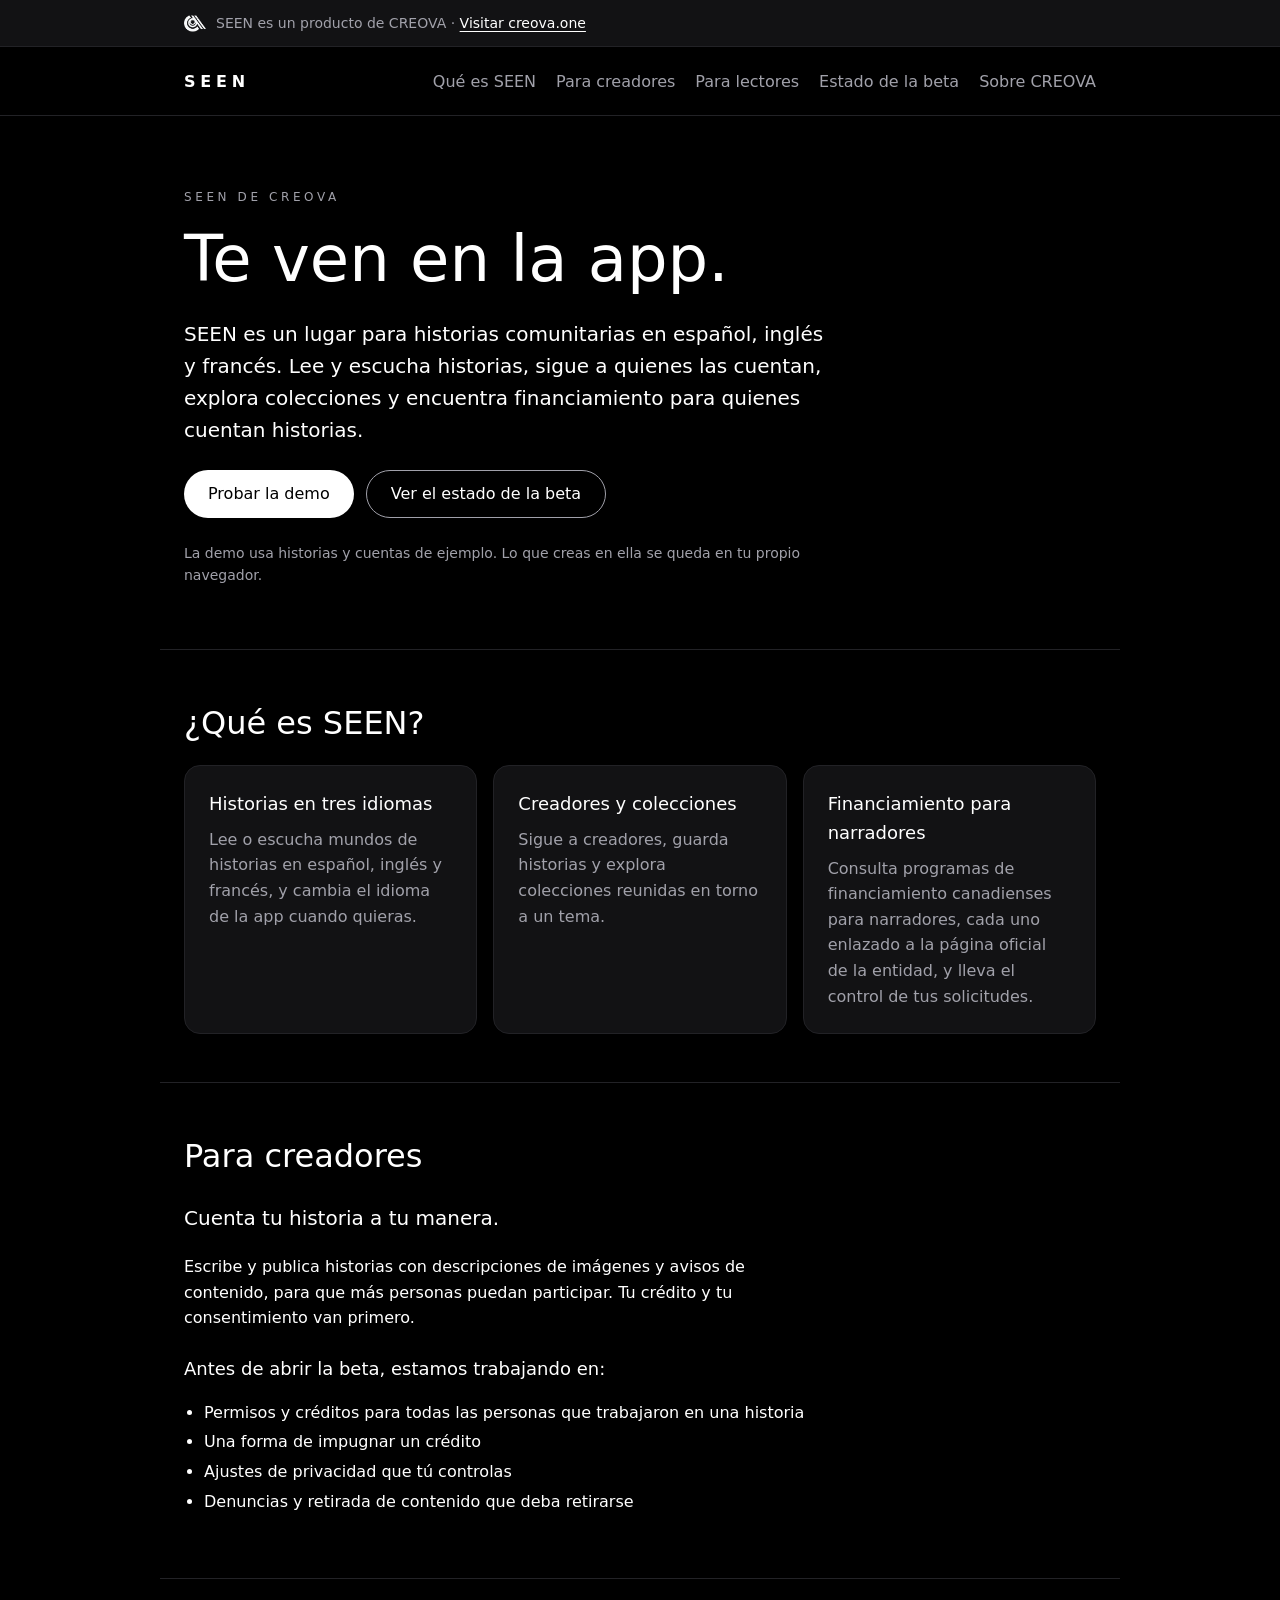
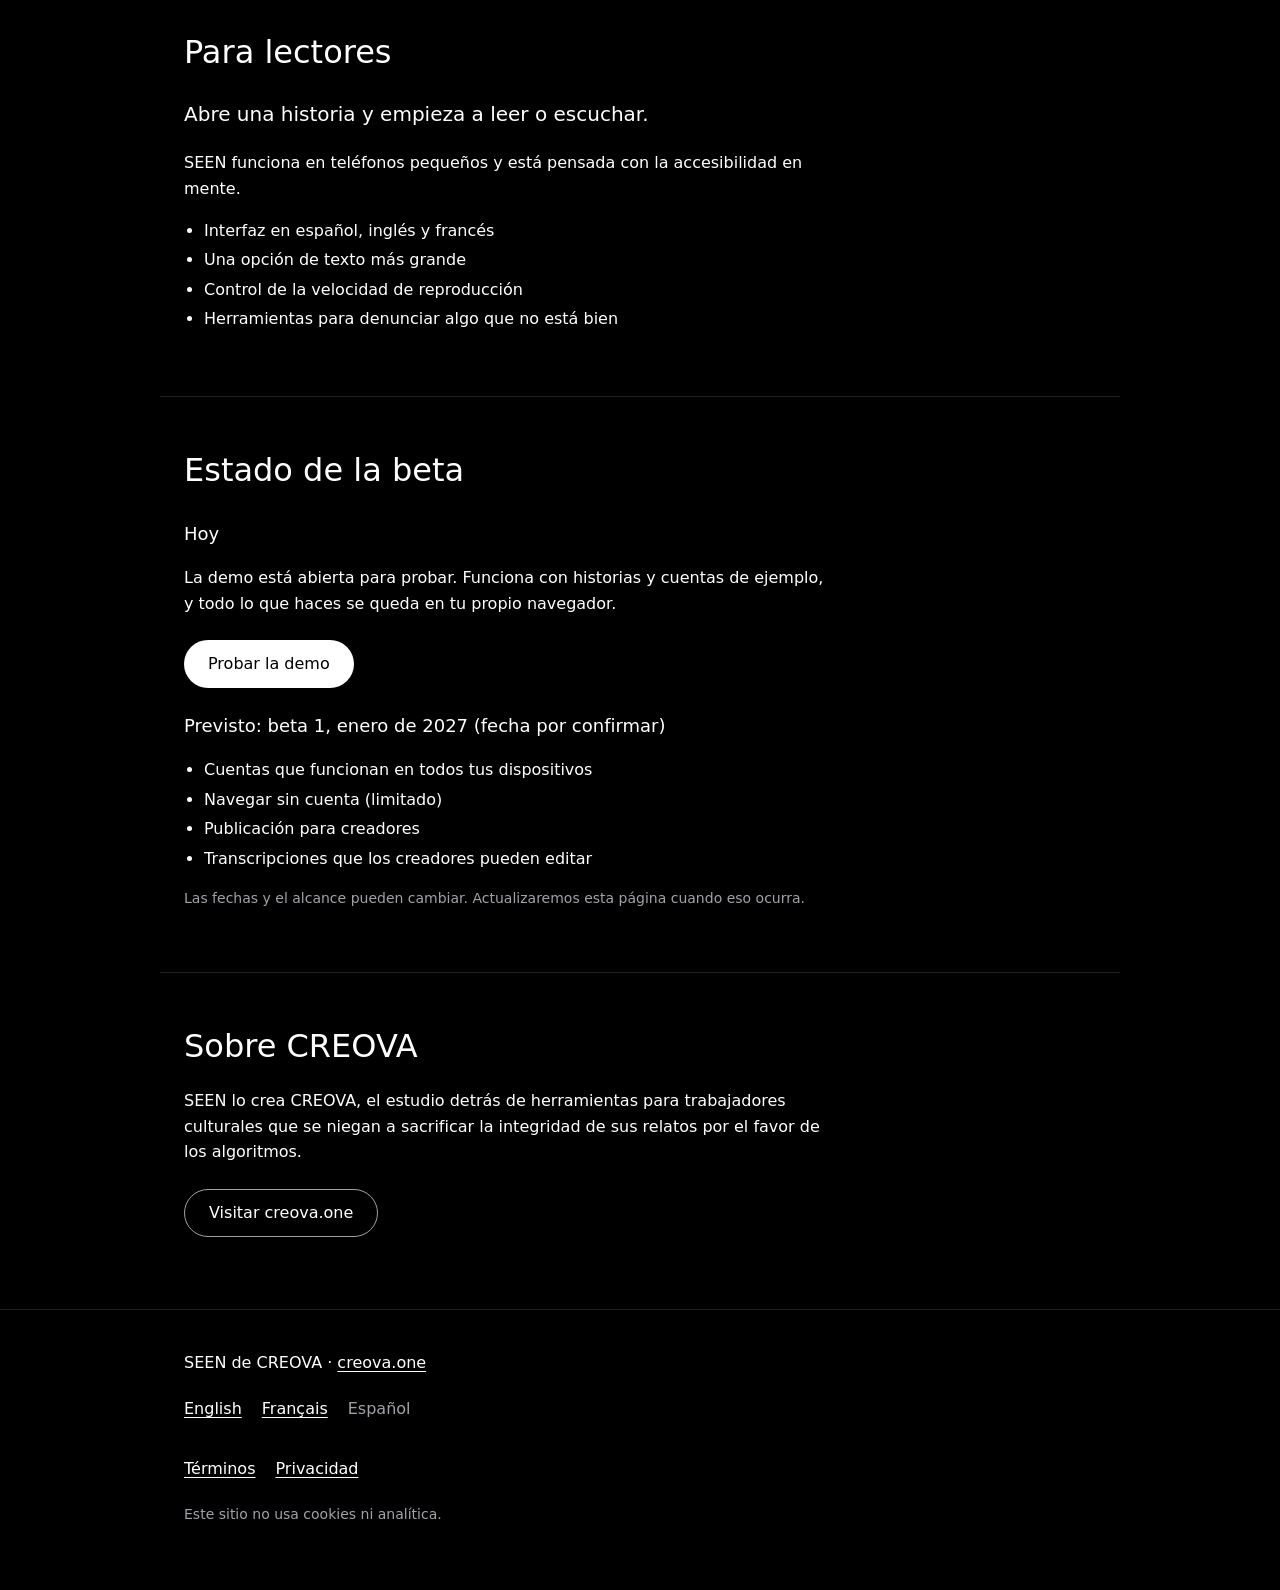
==== es/index.html @ e07b0b2d "Publish SEEN website" ====
<!DOCTYPE html>
<html lang="es">
  <head>
    <meta charset="UTF-8" />
    <meta name="viewport" content="width=device-width, initial-scale=1" />
    <meta http-equiv="Content-Security-Policy" content="default-src 'none'; style-src 'self'; img-src 'self' data:; base-uri 'self'; form-action 'none'" />
    <meta name="referrer" content="strict-origin-when-cross-origin" />
    <title>SEEN: Te ven en la app</title>
    <meta name="description" content="SEEN es un lugar para historias comunitarias en español, inglés y francés. Lee y escucha historias, sigue a sus creadores, explora colecciones y encuentra financiamiento para quienes cuentan historias." />
    <meta name="theme-color" content="#000000" />
    <link rel="icon" href="data:image/svg+xml,%3Csvg xmlns='http://www.w3.org/2000/svg' viewBox='0 0 64 64'%3E%3Crect width='64' height='64' rx='14' fill='%23000'/%3E%3Ctext x='32' y='45' font-size='38' font-family='sans-serif' font-weight='600' text-anchor='middle' fill='%23fff'%3ES%3C/text%3E%3C/svg%3E" />
    <meta property="og:type" content="website" />
    <meta property="og:site_name" content="SEEN by CREOVA" />
    <meta property="og:title" content="SEEN: Te ven en la app" />
    <meta property="og:description" content="SEEN es un lugar para historias comunitarias en español, inglés y francés. Lee y escucha historias, sigue a sus creadores, explora colecciones y encuentra financiamiento para quienes cuentan historias." />
    <meta name="twitter:card" content="summary" />
    <link rel="alternate" hreflang="en" href="https://seen.creova.one/" />
    <link rel="alternate" hreflang="fr" href="https://seen.creova.one/fr/" />
    <link rel="alternate" hreflang="es" href="https://seen.creova.one/es/" />
    <link rel="alternate" hreflang="x-default" href="https://seen.creova.one/" />
    <link rel="canonical" href="https://seen.creova.one/es/" />
    <meta property="og:url" content="https://seen.creova.one/es/" />
    <link rel="stylesheet" href="../styles.css" />
  </head>
  <body>
    <a class="skip" href="#main">Saltar al contenido</a>
    <div class="creova-bar">
      <div class="wrap bar-row">
        <img src="../creova-mark.png" alt="" width="22" height="17" />
        <p>SEEN es un producto de CREOVA · <a href="https://creova.one" rel="noopener">Visitar creova.one</a></p>
      </div>
    </div>
    <header class="site-header">
      <div class="wrap header-row">
        <a class="wordmark" href="../es/" aria-label="SEEN">SEEN</a>
        <nav aria-label="Principal">
          <ul class="nav">
            <li><a href="#what">Qué es SEEN</a></li>
            <li><a href="#creators">Para creadores</a></li>
            <li><a href="#viewers">Para lectores</a></li>
            <li><a href="#beta">Estado de la beta</a></li>
            <li><a href="https://creova.one" rel="noopener">Sobre CREOVA</a></li>
          </ul>
        </nav>
      </div>
    </header>

    <main id="main">
      <section class="hero wrap" aria-labelledby="hero-title">
        <p class="eyebrow">SEEN de CREOVA</p>
        <h1 id="hero-title">Te ven en la app.</h1>
        <p class="lead">SEEN es un lugar para historias comunitarias en español, inglés y francés. Lee y escucha historias, sigue a quienes las cuentan, explora colecciones y encuentra financiamiento para quienes cuentan historias.</p>
        <p class="actions">
          <a class="btn btn-primary" href="https://seen-sigma-eight.vercel.app" rel="noopener">Probar la demo</a>
          <a class="btn btn-secondary" href="#beta">Ver el estado de la beta</a>
        </p>
        <p class="note">La demo usa historias y cuentas de ejemplo. Lo que creas en ella se queda en tu propio navegador.</p>
      </section>

      <section id="what" class="wrap section" aria-labelledby="what-title">
        <h2 id="what-title">¿Qué es SEEN?</h2>
        <div class="cards">
          <article class="card"><h3>Historias en tres idiomas</h3><p>Lee o escucha mundos de historias en español, inglés y francés, y cambia el idioma de la app cuando quieras.</p></article>
          <article class="card"><h3>Creadores y colecciones</h3><p>Sigue a creadores, guarda historias y explora colecciones reunidas en torno a un tema.</p></article>
          <article class="card"><h3>Financiamiento para narradores</h3><p>Consulta programas de financiamiento canadienses para narradores, cada uno enlazado a la página oficial de la entidad, y lleva el control de tus solicitudes.</p></article>
        </div>
      </section>

      <section id="creators" class="wrap section" aria-labelledby="creators-title">
        <h2 id="creators-title">Para creadores</h2>
        <p class="lead">Cuenta tu historia a tu manera.</p>
        <p>Escribe y publica historias con descripciones de imágenes y avisos de contenido, para que más personas puedan participar. Tu crédito y tu consentimiento van primero.</p>
        <h3>Antes de abrir la beta, estamos trabajando en:</h3>
        <ul><li>Permisos y créditos para todas las personas que trabajaron en una historia</li><li>Una forma de impugnar un crédito</li><li>Ajustes de privacidad que tú controlas</li><li>Denuncias y retirada de contenido que deba retirarse</li></ul>
      </section>

      <section id="viewers" class="wrap section" aria-labelledby="viewers-title">
        <h2 id="viewers-title">Para lectores</h2>
        <p class="lead">Abre una historia y empieza a leer o escuchar.</p>
        <p>SEEN funciona en teléfonos pequeños y está pensada con la accesibilidad en mente.</p>
        <ul><li>Interfaz en español, inglés y francés</li><li>Una opción de texto más grande</li><li>Control de la velocidad de reproducción</li><li>Herramientas para denunciar algo que no está bien</li></ul>
      </section>

      <section id="beta" class="wrap section" aria-labelledby="beta-title">
        <h2 id="beta-title">Estado de la beta</h2>
        <h3>Hoy</h3>
        <p>La demo está abierta para probar. Funciona con historias y cuentas de ejemplo, y todo lo que haces se queda en tu propio navegador.</p>
        <p class="actions"><a class="btn btn-primary" href="https://seen-sigma-eight.vercel.app" rel="noopener">Probar la demo</a></p>
        <h3>Previsto: beta 1, enero de 2027 (fecha por confirmar)</h3>
        <ul><li>Cuentas que funcionan en todos tus dispositivos</li><li>Navegar sin cuenta (limitado)</li><li>Publicación para creadores</li><li>Transcripciones que los creadores pueden editar</li></ul>
        <p class="note">Las fechas y el alcance pueden cambiar. Actualizaremos esta página cuando eso ocurra.</p>
      </section>

      <section id="about" class="wrap section" aria-labelledby="about-title">
        <h2 id="about-title">Sobre CREOVA</h2>
        <p>SEEN lo crea CREOVA, el estudio detrás de herramientas para trabajadores culturales que se niegan a sacrificar la integridad de sus relatos por el favor de los algoritmos.</p>
        <p class="actions"><a class="btn btn-secondary" href="https://creova.one" rel="noopener">Visitar creova.one</a></p>
      </section>
    </main>

    <footer class="site-footer">
      <div class="wrap footer-row">
        <p>SEEN de CREOVA · <a href="https://creova.one" rel="noopener">creova.one</a></p>
        <nav aria-label="Idioma">
          <ul class="langs"><li><a href="../" lang="en" hreflang="en">English</a></li><li><a href="../fr/" lang="fr" hreflang="fr">Français</a></li><li><span aria-current="true" lang="es">Español</span></li></ul>
        </nav>
        <ul class="langs">
          <li><a href="../es/terms/">Términos</a></li>
          <li><a href="../es/privacy/">Privacidad</a></li>
        </ul>
        <p class="note">Este sitio no usa cookies ni analítica.</p>
      </div>
    </footer>
  </body>
</html>
---- styles.css ----
/* SEEN website. Values mirror src/styles/seen-tokens.css (Figma "seen.io" variables). No third-party requests. */
:root {
  --canvas: #000000;
  --surface: #121214;
  --border: #222226;
  --text: #ffffff;
  --text-secondary: #a1a1aa;
  --focus: #ffffff;
  --accent: #c084fc;
  --radius: 16px;
  --gutter: 20px;
}

*, *::before, *::after { box-sizing: border-box; }
html { -webkit-text-size-adjust: 100%; scroll-padding-top: 88px; }
body {
  margin: 0;
  background: var(--canvas);
  color: var(--text);
  font-family: Inter, -apple-system, BlinkMacSystemFont, "Segoe UI", system-ui, sans-serif;
  font-size: 1rem;
  line-height: 1.6;
}
@media (prefers-reduced-motion: no-preference) { html { scroll-behavior: smooth; } }

.wrap { max-width: 960px; margin: 0 auto; padding: 0 var(--gutter); }
@media (min-width: 360px) { :root { --gutter: 24px; } }

a { color: var(--text); text-underline-offset: 3px; }
a:focus-visible, .btn:focus-visible { outline: 3px solid var(--focus); outline-offset: 3px; border-radius: 4px; }

.skip {
  position: absolute; left: var(--gutter); top: -100px; z-index: 10;
  background: var(--text); color: #000; padding: 12px 16px; border-radius: 8px;
}
.skip:focus { top: 12px; }

.creova-bar { background: var(--surface); border-bottom: 1px solid var(--border); font-size: 0.875rem; }
.bar-row { display: flex; align-items: center; gap: 10px; min-height: 44px; }
.bar-row p { margin: 0; color: var(--text-secondary); max-width: none; }
.bar-row a { display: inline-block; padding: 12px 0; }
.bar-row img { display: block; flex-shrink: 0; }

.site-header { border-bottom: 1px solid var(--border); position: sticky; top: 0; background: rgba(0, 0, 0, 0.92); z-index: 5; }
.header-row { display: flex; flex-wrap: wrap; align-items: center; justify-content: space-between; gap: 4px 24px; padding-top: 8px; padding-bottom: 8px; }
.wordmark { font-weight: 600; letter-spacing: 0.3em; text-decoration: none; min-height: 44px; display: inline-flex; align-items: center; }
.nav, .langs { list-style: none; margin: 0; padding: 0; display: flex; flex-wrap: wrap; gap: 0 20px; }
.nav a, .langs a, .langs span { display: inline-flex; align-items: center; min-height: 44px; }
.nav a { color: var(--text-secondary); text-decoration: none; }
.nav a:hover { color: var(--text); text-decoration: underline; }
.langs [aria-current] { color: var(--text-secondary); }

.hero { padding-top: 72px; padding-bottom: 48px; }
.eyebrow { text-transform: uppercase; letter-spacing: 0.3em; font-size: 0.75rem; color: var(--text-secondary); margin: 0 0 16px; }
h1 { font-weight: 300; font-size: clamp(2.25rem, 8vw, 4rem); line-height: 1.1; margin: 0 0 24px; }
h2 { font-weight: 500; font-size: clamp(1.5rem, 5vw, 2rem); margin: 0 0 16px; }
h3 { font-weight: 500; font-size: 1.125rem; margin: 24px 0 8px; }
.lead { font-size: 1.25rem; color: var(--text); max-width: 40rem; }
.note { color: var(--text-secondary); font-size: 0.875rem; max-width: 40rem; }
p { max-width: 40rem; }

.actions { display: flex; flex-wrap: wrap; gap: 12px; margin: 24px 0; }
.btn {
  display: inline-flex; align-items: center; justify-content: center;
  min-height: 48px; padding: 0 24px; border-radius: 999px; font-weight: 500; text-decoration: none;
}
.btn-primary { background: var(--text); color: #000; }
.btn-secondary { border: 1px solid var(--text-secondary); color: var(--text); }
.btn-primary:hover { background: #e4e4e7; }
.btn-secondary:hover { background: var(--surface); }

.section { padding-top: 48px; padding-bottom: 48px; border-top: 1px solid var(--border); }
.cards { display: grid; gap: 16px; grid-template-columns: 1fr; }
@media (min-width: 720px) { .cards { grid-template-columns: repeat(3, 1fr); } }
.card { background: var(--surface); border: 1px solid var(--border); border-radius: var(--radius); padding: 24px; }
.card h3 { margin-top: 0; }
.card p { margin: 0; color: var(--text-secondary); }

ul { padding-left: 1.25rem; }
li { margin: 4px 0; }

.site-footer { border-top: 1px solid var(--border); padding: 32px 0 56px; }
.footer-row p { margin: 8px 0; }
.site-footer .langs { margin: 8px 0; }
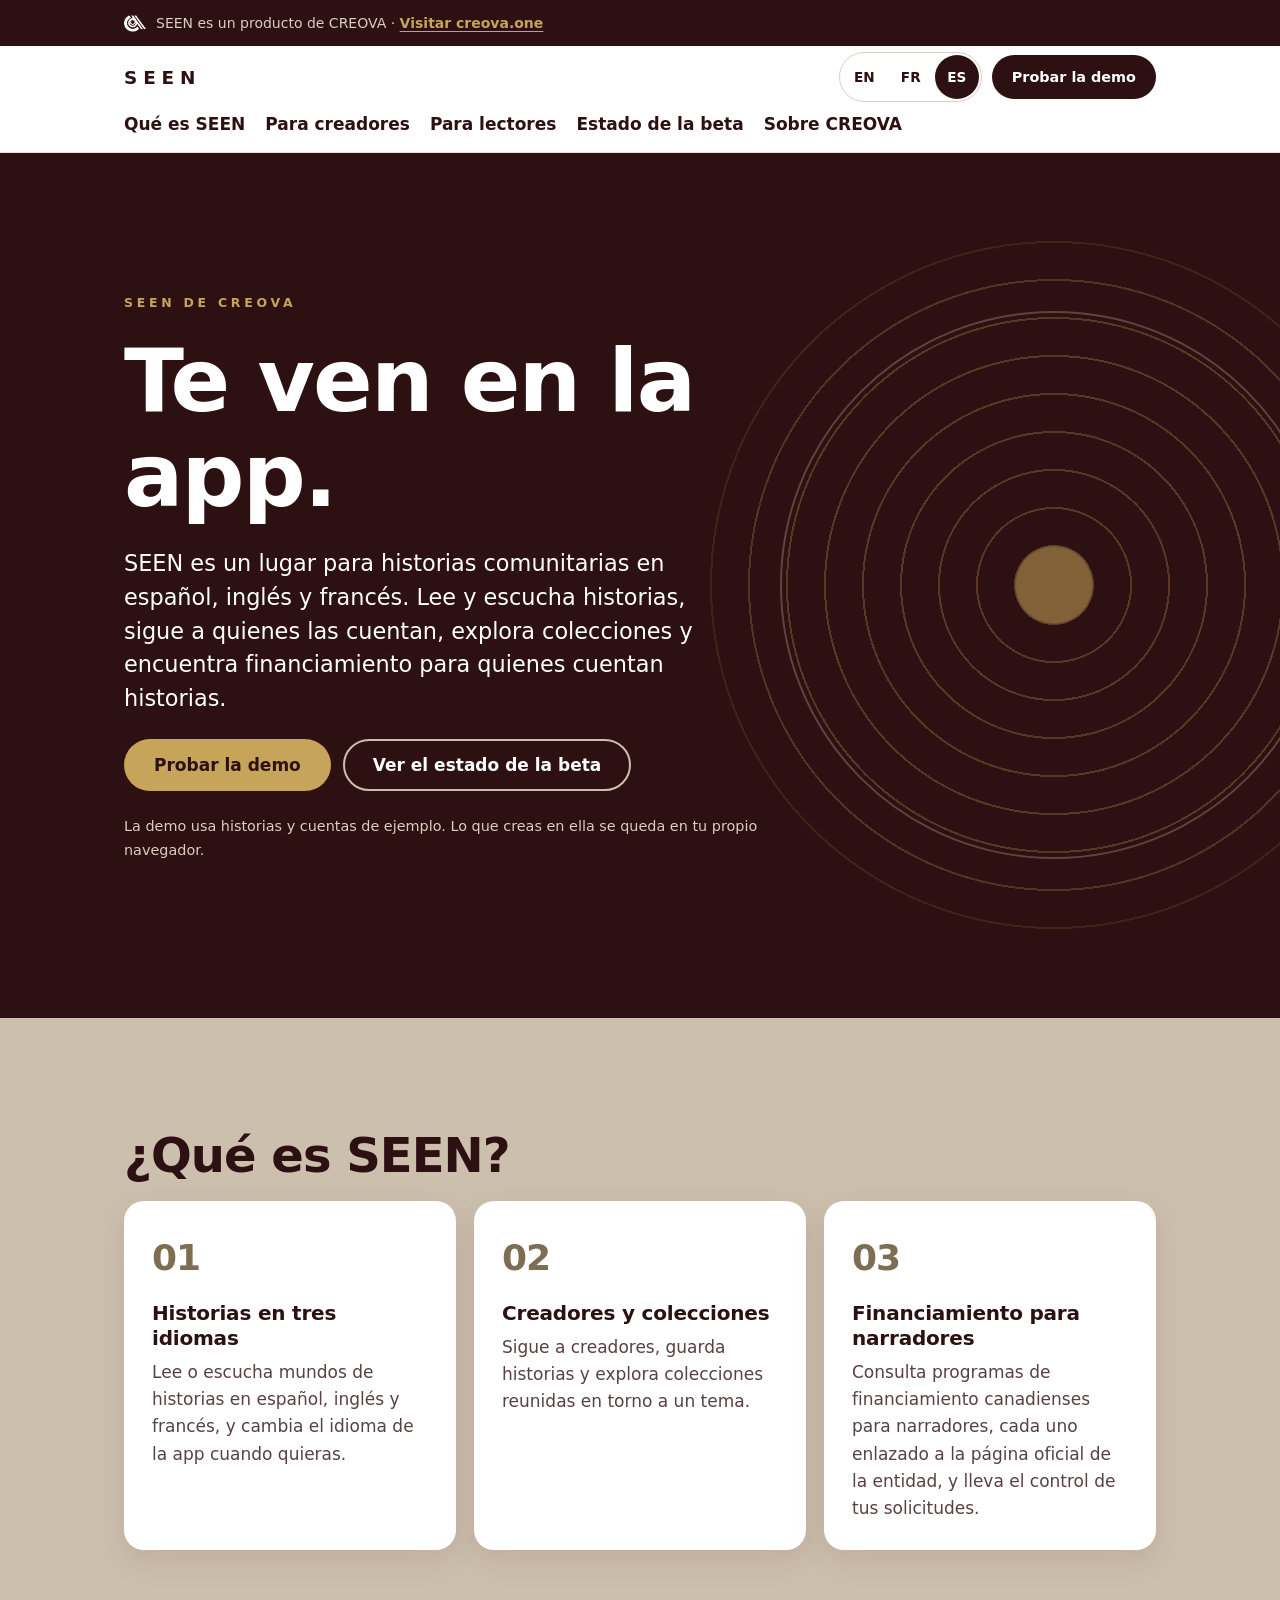
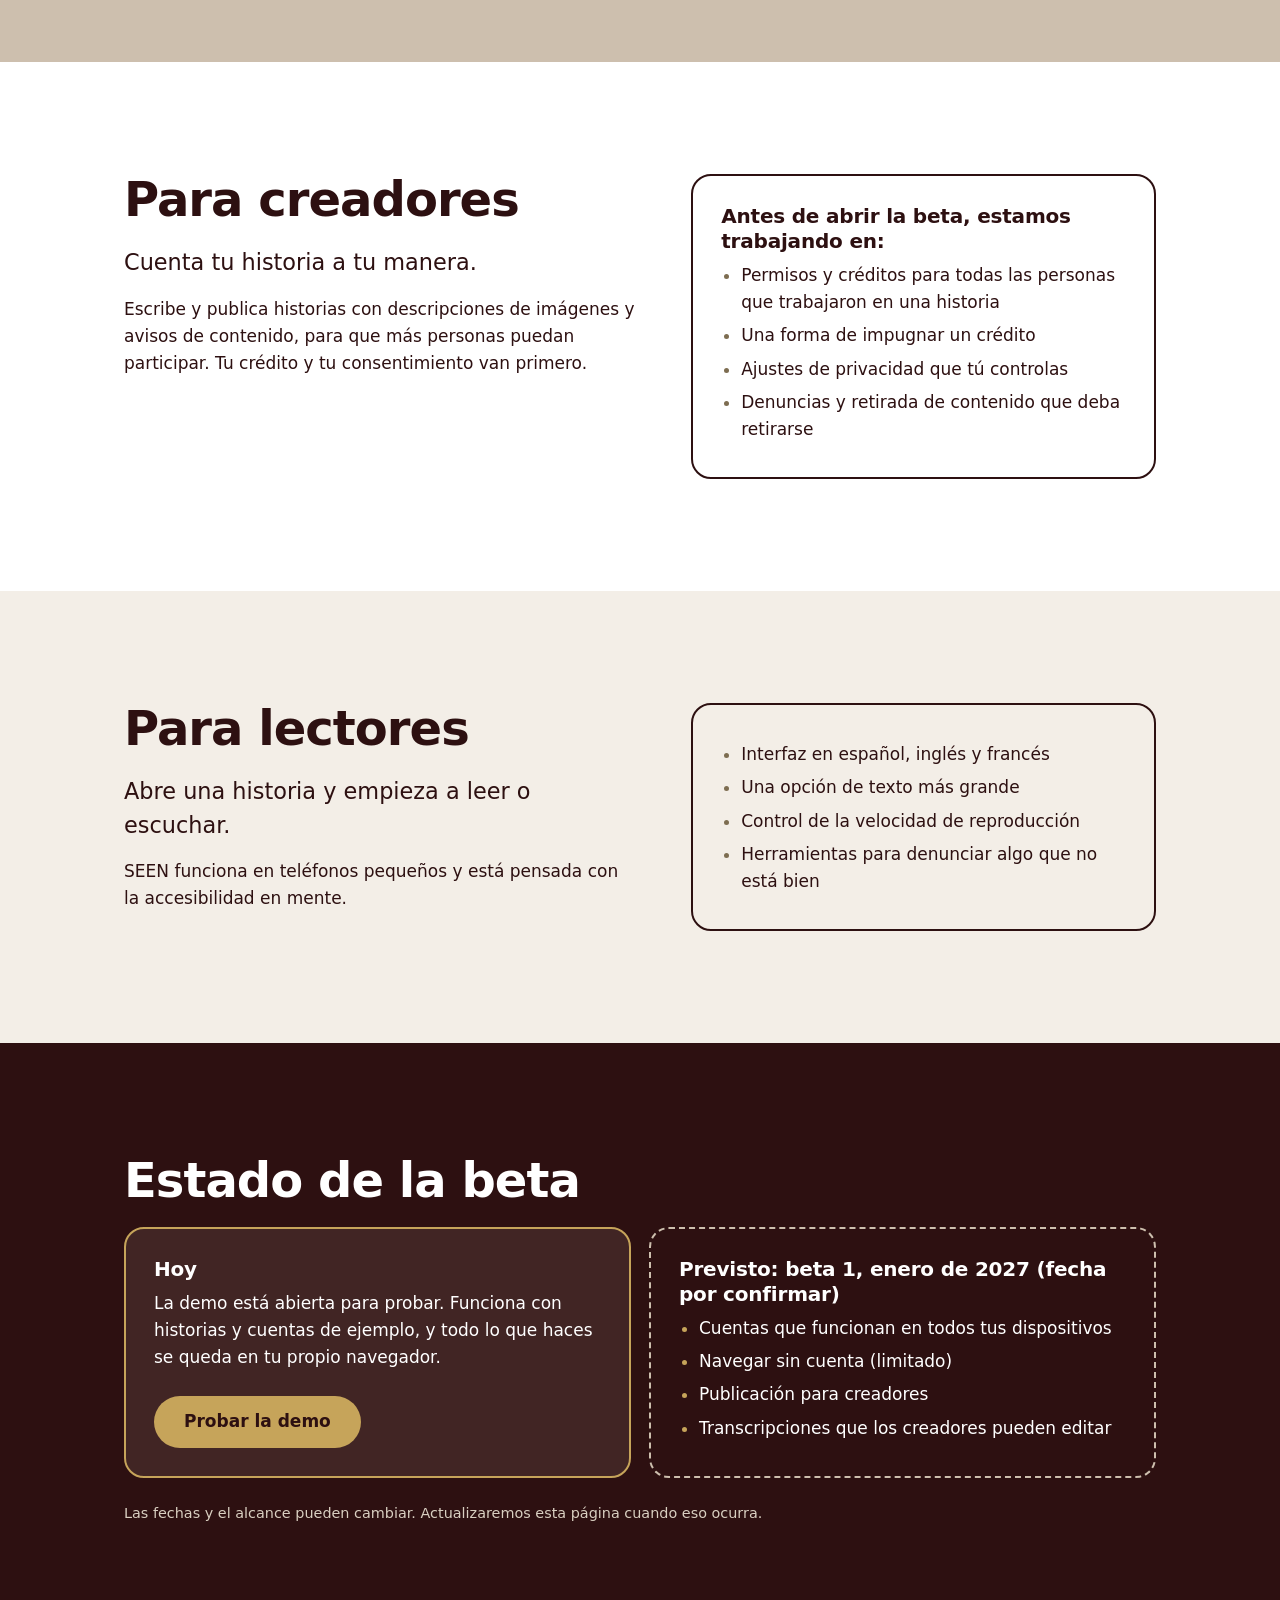
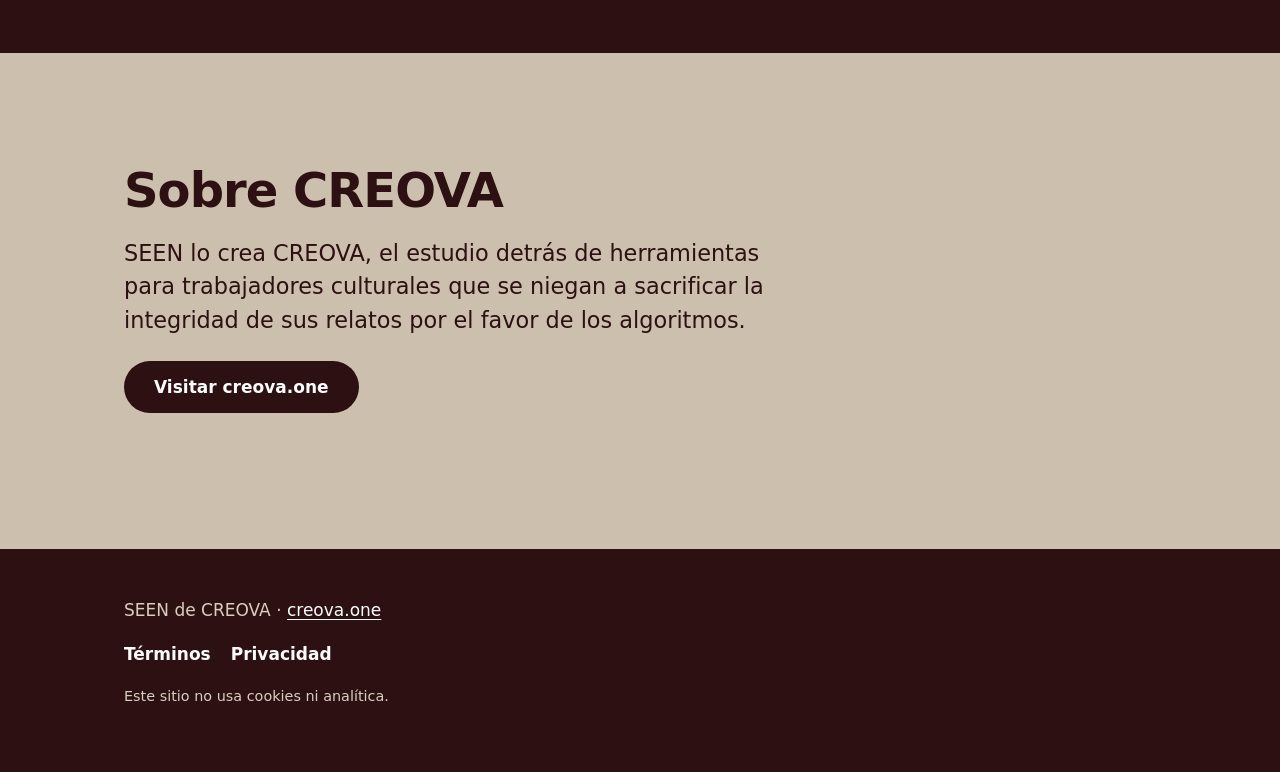
==== commit 82a358df: "Publish SEEN website" ====
--- a/es/index.html
+++ b/es/index.html
@@ -33,7 +33,13 @@
     <header class="site-header">
       <div class="wrap header-row">
         <a class="wordmark" href="../es/" aria-label="SEEN">SEEN</a>
-        <nav aria-label="Principal">
+        <div class="header-tools">
+          <nav aria-label="Idioma">
+            <ul class="pill"><li><a href="../" lang="en" hreflang="en" aria-label="English">EN</a></li><li><a href="../fr/" lang="fr" hreflang="fr" aria-label="Français">FR</a></li><li><span aria-current="true" lang="es" aria-label="Español">ES</span></li></ul>
+          </nav>
+          <a class="btn btn-dark btn-small" href="https://seen-sigma-eight.vercel.app" rel="noopener">Probar la demo</a>
+        </div>
+        <nav class="main-nav" aria-label="Principal">
           <ul class="nav">
             <li><a href="#what">Qué es SEEN</a></li>
             <li><a href="#creators">Para creadores</a></li>
@@ -46,65 +52,89 @@
     </header>
 
     <main id="main">
-      <section class="hero wrap" aria-labelledby="hero-title">
-        <p class="eyebrow">SEEN de CREOVA</p>
-        <h1 id="hero-title">Te ven en la app.</h1>
-        <p class="lead">SEEN es un lugar para historias comunitarias en español, inglés y francés. Lee y escucha historias, sigue a quienes las cuentan, explora colecciones y encuentra financiamiento para quienes cuentan historias.</p>
-        <p class="actions">
-          <a class="btn btn-primary" href="https://seen-sigma-eight.vercel.app" rel="noopener">Probar la demo</a>
-          <a class="btn btn-secondary" href="#beta">Ver el estado de la beta</a>
-        </p>
-        <p class="note">La demo usa historias y cuentas de ejemplo. Lo que creas en ella se queda en tu propio navegador.</p>
-      </section>
-
-      <section id="what" class="wrap section" aria-labelledby="what-title">
-        <h2 id="what-title">¿Qué es SEEN?</h2>
-        <div class="cards">
-          <article class="card"><h3>Historias en tres idiomas</h3><p>Lee o escucha mundos de historias en español, inglés y francés, y cambia el idioma de la app cuando quieras.</p></article>
-          <article class="card"><h3>Creadores y colecciones</h3><p>Sigue a creadores, guarda historias y explora colecciones reunidas en torno a un tema.</p></article>
-          <article class="card"><h3>Financiamiento para narradores</h3><p>Consulta programas de financiamiento canadienses para narradores, cada uno enlazado a la página oficial de la entidad, y lleva el control de tus solicitudes.</p></article>
+      <section class="band band--dark hero" aria-labelledby="hero-title">
+        <div class="hero-art" aria-hidden="true"></div>
+        <div class="wrap hero-inner">
+          <p class="eyebrow">SEEN de CREOVA</p>
+          <h1 id="hero-title">Te ven en la app.</h1>
+          <p class="lead">SEEN es un lugar para historias comunitarias en español, inglés y francés. Lee y escucha historias, sigue a quienes las cuentan, explora colecciones y encuentra financiamiento para quienes cuentan historias.</p>
+          <p class="actions">
+            <a class="btn btn-gold" href="https://seen-sigma-eight.vercel.app" rel="noopener">Probar la demo</a>
+            <a class="btn btn-ghost" href="#beta">Ver el estado de la beta</a>
+          </p>
+          <p class="note">La demo usa historias y cuentas de ejemplo. Lo que creas en ella se queda en tu propio navegador.</p>
         </div>
       </section>
 
-      <section id="creators" class="wrap section" aria-labelledby="creators-title">
-        <h2 id="creators-title">Para creadores</h2>
-        <p class="lead">Cuenta tu historia a tu manera.</p>
-        <p>Escribe y publica historias con descripciones de imágenes y avisos de contenido, para que más personas puedan participar. Tu crédito y tu consentimiento van primero.</p>
-        <h3>Antes de abrir la beta, estamos trabajando en:</h3>
-        <ul><li>Permisos y créditos para todas las personas que trabajaron en una historia</li><li>Una forma de impugnar un crédito</li><li>Ajustes de privacidad que tú controlas</li><li>Denuncias y retirada de contenido que deba retirarse</li></ul>
+      <section id="what" class="band band--beige" aria-labelledby="what-title">
+        <div class="wrap">
+          <h2 id="what-title">¿Qué es SEEN?</h2>
+          <div class="cards">
+            <article class="card"><h3>Historias en tres idiomas</h3><p>Lee o escucha mundos de historias en español, inglés y francés, y cambia el idioma de la app cuando quieras.</p></article>
+            <article class="card"><h3>Creadores y colecciones</h3><p>Sigue a creadores, guarda historias y explora colecciones reunidas en torno a un tema.</p></article>
+            <article class="card"><h3>Financiamiento para narradores</h3><p>Consulta programas de financiamiento canadienses para narradores, cada uno enlazado a la página oficial de la entidad, y lleva el control de tus solicitudes.</p></article>
+          </div>
+        </div>
       </section>
 
-      <section id="viewers" class="wrap section" aria-labelledby="viewers-title">
-        <h2 id="viewers-title">Para lectores</h2>
-        <p class="lead">Abre una historia y empieza a leer o escuchar.</p>
-        <p>SEEN funciona en teléfonos pequeños y está pensada con la accesibilidad en mente.</p>
-        <ul><li>Interfaz en español, inglés y francés</li><li>Una opción de texto más grande</li><li>Control de la velocidad de reproducción</li><li>Herramientas para denunciar algo que no está bien</li></ul>
+      <section id="creators" class="band band--light" aria-labelledby="creators-title">
+        <div class="wrap split">
+          <div>
+            <h2 id="creators-title">Para creadores</h2>
+            <p class="lead">Cuenta tu historia a tu manera.</p>
+            <p>Escribe y publica historias con descripciones de imágenes y avisos de contenido, para que más personas puedan participar. Tu crédito y tu consentimiento van primero.</p>
+          </div>
+          <div class="panel panel--outline">
+            <h3>Antes de abrir la beta, estamos trabajando en:</h3>
+            <ul><li>Permisos y créditos para todas las personas que trabajaron en una historia</li><li>Una forma de impugnar un crédito</li><li>Ajustes de privacidad que tú controlas</li><li>Denuncias y retirada de contenido que deba retirarse</li></ul>
+          </div>
+        </div>
       </section>
 
-      <section id="beta" class="wrap section" aria-labelledby="beta-title">
-        <h2 id="beta-title">Estado de la beta</h2>
-        <h3>Hoy</h3>
-        <p>La demo está abierta para probar. Funciona con historias y cuentas de ejemplo, y todo lo que haces se queda en tu propio navegador.</p>
-        <p class="actions"><a class="btn btn-primary" href="https://seen-sigma-eight.vercel.app" rel="noopener">Probar la demo</a></p>
-        <h3>Previsto: beta 1, enero de 2027 (fecha por confirmar)</h3>
-        <ul><li>Cuentas que funcionan en todos tus dispositivos</li><li>Navegar sin cuenta (limitado)</li><li>Publicación para creadores</li><li>Transcripciones que los creadores pueden editar</li></ul>
-        <p class="note">Las fechas y el alcance pueden cambiar. Actualizaremos esta página cuando eso ocurra.</p>
+      <section id="viewers" class="band band--soft" aria-labelledby="viewers-title">
+        <div class="wrap split">
+          <div>
+            <h2 id="viewers-title">Para lectores</h2>
+            <p class="lead">Abre una historia y empieza a leer o escuchar.</p>
+            <p>SEEN funciona en teléfonos pequeños y está pensada con la accesibilidad en mente.</p>
+          </div>
+          <div class="panel panel--outline">
+            <ul><li>Interfaz en español, inglés y francés</li><li>Una opción de texto más grande</li><li>Control de la velocidad de reproducción</li><li>Herramientas para denunciar algo que no está bien</li></ul>
+          </div>
+        </div>
       </section>
 
-      <section id="about" class="wrap section" aria-labelledby="about-title">
-        <h2 id="about-title">Sobre CREOVA</h2>
-        <p>SEEN lo crea CREOVA, el estudio detrás de herramientas para trabajadores culturales que se niegan a sacrificar la integridad de sus relatos por el favor de los algoritmos.</p>
-        <p class="actions"><a class="btn btn-secondary" href="https://creova.one" rel="noopener">Visitar creova.one</a></p>
+      <section id="beta" class="band band--dark" aria-labelledby="beta-title">
+        <div class="wrap">
+          <h2 id="beta-title">Estado de la beta</h2>
+          <div class="beta-grid">
+            <div class="panel panel--now">
+              <h3>Hoy</h3>
+              <p>La demo está abierta para probar. Funciona con historias y cuentas de ejemplo, y todo lo que haces se queda en tu propio navegador.</p>
+              <p class="actions"><a class="btn btn-gold" href="https://seen-sigma-eight.vercel.app" rel="noopener">Probar la demo</a></p>
+            </div>
+            <div class="panel panel--plan">
+              <h3>Previsto: beta 1, enero de 2027 (fecha por confirmar)</h3>
+              <ul><li>Cuentas que funcionan en todos tus dispositivos</li><li>Navegar sin cuenta (limitado)</li><li>Publicación para creadores</li><li>Transcripciones que los creadores pueden editar</li></ul>
+            </div>
+          </div>
+          <p class="note">Las fechas y el alcance pueden cambiar. Actualizaremos esta página cuando eso ocurra.</p>
+        </div>
+      </section>
+
+      <section id="about" class="band band--beige" aria-labelledby="about-title">
+        <div class="wrap">
+          <h2 id="about-title">Sobre CREOVA</h2>
+          <p class="lead">SEEN lo crea CREOVA, el estudio detrás de herramientas para trabajadores culturales que se niegan a sacrificar la integridad de sus relatos por el favor de los algoritmos.</p>
+          <p class="actions"><a class="btn btn-dark" href="https://creova.one" rel="noopener">Visitar creova.one</a></p>
+        </div>
       </section>
     </main>
 
     <footer class="site-footer">
       <div class="wrap footer-row">
         <p>SEEN de CREOVA · <a href="https://creova.one" rel="noopener">creova.one</a></p>
-        <nav aria-label="Idioma">
-          <ul class="langs"><li><a href="../" lang="en" hreflang="en">English</a></li><li><a href="../fr/" lang="fr" hreflang="fr">Français</a></li><li><span aria-current="true" lang="es">Español</span></li></ul>
-        </nav>
-        <ul class="langs">
+        <ul class="footer-links">
           <li><a href="../es/terms/">Términos</a></li>
           <li><a href="../es/privacy/">Privacidad</a></li>
         </ul>
--- a/styles.css
+++ b/styles.css
@@ -1,84 +1,159 @@
-/* SEEN website. Values mirror src/styles/seen-tokens.css (Figma "seen.io" variables). No third-party requests. */
+/* SEEN website. Palette and type follow the CREOVA brand board (creova-gif/creova DESIGN.md):
+   beige #CDBFAE, olive #887759, oxblood #2D1011, gold #C6A45A. Quasimoda is a licensed Adobe font, so the
+   declared fallbacks are used: no font files or other requests leave this site. */
 :root {
-  --canvas: #000000;
-  --surface: #121214;
-  --border: #222226;
-  --text: #ffffff;
-  --text-secondary: #a1a1aa;
-  --focus: #ffffff;
-  --accent: #c084fc;
-  --radius: 16px;
+  --oxblood: #2d1011;
+  --beige: #cdbfae;
+  --soft: #f3eee7;
+  --paper: #ffffff;
+  --olive: #887759;
+  --olive-ink: #7d6d51; /* olive for solid backgrounds behind small white text (AA) */
+  --gold: #c6a45a;
+  --ink-2: #5a4041;     /* secondary text on white and soft */
+  --ink-2-beige: #4a2a2b; /* secondary text on beige */
+  --on-dark-2: #d9cfc1; /* secondary text on oxblood */
+  --focus: var(--oxblood);
   --gutter: 20px;
+  --radius: 20px;
 }
+@media (min-width: 360px) { :root { --gutter: 24px; } }
 
 *, *::before, *::after { box-sizing: border-box; }
-html { -webkit-text-size-adjust: 100%; scroll-padding-top: 88px; }
+html { -webkit-text-size-adjust: 100%; scroll-padding-top: 120px; }
 body {
   margin: 0;
-  background: var(--canvas);
-  color: var(--text);
-  font-family: Inter, -apple-system, BlinkMacSystemFont, "Segoe UI", system-ui, sans-serif;
-  font-size: 1rem;
+  background: var(--paper);
+  color: var(--oxblood);
+  font-family: "Avenir Next", "General Sans", "Century Gothic", "Segoe UI", system-ui, sans-serif;
+  font-size: 1.0625rem;
   line-height: 1.6;
 }
 @media (prefers-reduced-motion: no-preference) { html { scroll-behavior: smooth; } }
 
-.wrap { max-width: 960px; margin: 0 auto; padding: 0 var(--gutter); }
-@media (min-width: 360px) { :root { --gutter: 24px; } }
+.wrap { max-width: 1080px; margin: 0 auto; padding: 0 var(--gutter); }
+a { color: inherit; text-underline-offset: 3px; }
+a:focus-visible, .btn:focus-visible { outline: 3px solid var(--focus); outline-offset: 3px; border-radius: 6px; }
+p { max-width: 42rem; margin: 0 0 1rem; }
+ul { padding-left: 1.25rem; margin: 0.5rem 0 0; }
+li { margin: 6px 0; }
 
-a { color: var(--text); text-underline-offset: 3px; }
-a:focus-visible, .btn:focus-visible { outline: 3px solid var(--focus); outline-offset: 3px; border-radius: 4px; }
+h1, h2, h3 { font-weight: 800; letter-spacing: -0.02em; line-height: 1.08; margin: 0; }
+h1 { font-size: clamp(2.75rem, 9vw, 5.5rem); }
+h2 { font-size: clamp(1.9rem, 5.5vw, 3rem); margin-bottom: 1.25rem; }
+h3 { font-size: 1.25rem; line-height: 1.25; margin-bottom: 0.5rem; letter-spacing: -0.01em; }
+.lead { font-size: clamp(1.15rem, 2.6vw, 1.4rem); line-height: 1.5; font-weight: 500; }
+.note { font-size: 0.9rem; }
+.eyebrow { text-transform: uppercase; letter-spacing: 0.3em; font-size: 0.78rem; font-weight: 700; margin: 0 0 1.25rem; color: var(--gold); }
 
-.skip {
-  position: absolute; left: var(--gutter); top: -100px; z-index: 10;
-  background: var(--text); color: #000; padding: 12px 16px; border-radius: 8px;
-}
+.skip { position: absolute; left: var(--gutter); top: -100px; z-index: 20; background: var(--gold); color: var(--oxblood); padding: 12px 16px; border-radius: 8px; font-weight: 700; }
 .skip:focus { top: 12px; }
 
-.creova-bar { background: var(--surface); border-bottom: 1px solid var(--border); font-size: 0.875rem; }
+/* CREOVA bar */
+.creova-bar { background: var(--oxblood); color: var(--on-dark-2); font-size: 0.875rem; --focus: var(--gold); }
 .bar-row { display: flex; align-items: center; gap: 10px; min-height: 44px; }
-.bar-row p { margin: 0; color: var(--text-secondary); max-width: none; }
-.bar-row a { display: inline-block; padding: 12px 0; }
+.bar-row p { margin: 0; max-width: none; }
+.bar-row a { display: inline-block; padding: 12px 0; color: var(--gold); font-weight: 600; }
 .bar-row img { display: block; flex-shrink: 0; }
 
-.site-header { border-bottom: 1px solid var(--border); position: sticky; top: 0; background: rgba(0, 0, 0, 0.92); z-index: 5; }
-.header-row { display: flex; flex-wrap: wrap; align-items: center; justify-content: space-between; gap: 4px 24px; padding-top: 8px; padding-bottom: 8px; }
-.wordmark { font-weight: 600; letter-spacing: 0.3em; text-decoration: none; min-height: 44px; display: inline-flex; align-items: center; }
-.nav, .langs { list-style: none; margin: 0; padding: 0; display: flex; flex-wrap: wrap; gap: 0 20px; }
-.nav a, .langs a, .langs span { display: inline-flex; align-items: center; min-height: 44px; }
-.nav a { color: var(--text-secondary); text-decoration: none; }
-.nav a:hover { color: var(--text); text-decoration: underline; }
-.langs [aria-current] { color: var(--text-secondary); }
+/* Header */
+.site-header { position: sticky; top: 0; z-index: 10; background: var(--paper); border-bottom: 1px solid #e6dfd5; }
+.header-row { display: flex; flex-wrap: wrap; align-items: center; justify-content: space-between; gap: 0 16px; padding-top: 6px; padding-bottom: 6px; }
+.wordmark { font-weight: 800; letter-spacing: 0.32em; text-decoration: none; min-height: 44px; display: inline-flex; align-items: center; font-size: 1.15rem; }
+.header-tools { display: flex; align-items: center; gap: 10px; }
+.main-nav { order: 3; width: 100%; }
+@media (min-width: 900px) { .main-nav { order: 0; width: auto; } }
+.nav, .pill, .footer-links { list-style: none; margin: 0; padding: 0; display: flex; flex-wrap: wrap; }
+.nav { gap: 0 20px; }
+.nav li, .pill li, .footer-links li { margin: 0; }
+.nav a, .footer-links a { display: inline-flex; align-items: center; min-height: 44px; text-decoration: none; font-weight: 600; }
+.nav a:hover, .footer-links a:hover { text-decoration: underline; }
+.pill { flex-wrap: nowrap; gap: 2px; border: 1px solid #d9cfc1; border-radius: 999px; padding: 2px; }
+.pill a, .pill span { display: inline-flex; align-items: center; justify-content: center; min-height: 44px; min-width: 44px; padding: 0 12px; border-radius: 999px; font-size: 0.85rem; font-weight: 700; text-decoration: none; }
+.pill [aria-current] { background: var(--oxblood); color: var(--paper); }
+.pill a:hover { background: var(--soft); }
 
-.hero { padding-top: 72px; padding-bottom: 48px; }
-.eyebrow { text-transform: uppercase; letter-spacing: 0.3em; font-size: 0.75rem; color: var(--text-secondary); margin: 0 0 16px; }
-h1 { font-weight: 300; font-size: clamp(2.25rem, 8vw, 4rem); line-height: 1.1; margin: 0 0 24px; }
-h2 { font-weight: 500; font-size: clamp(1.5rem, 5vw, 2rem); margin: 0 0 16px; }
-h3 { font-weight: 500; font-size: 1.125rem; margin: 24px 0 8px; }
-.lead { font-size: 1.25rem; color: var(--text); max-width: 40rem; }
-.note { color: var(--text-secondary); font-size: 0.875rem; max-width: 40rem; }
-p { max-width: 40rem; }
+/* Buttons */
+.actions { display: flex; flex-wrap: wrap; gap: 12px; margin: 1.5rem 0; max-width: none; }
+.btn { display: inline-flex; align-items: center; justify-content: center; min-height: 52px; padding: 0 28px; border-radius: 999px; font-weight: 700; text-decoration: none; border: 2px solid transparent; transition: transform 0.15s ease, background-color 0.15s ease; }
+.btn-small { min-height: 44px; padding: 0 18px; font-size: 0.9rem; }
+.btn-dark { background: var(--oxblood); color: var(--paper); }
+.btn-dark:hover { background: #46191a; }
+.btn-gold { background: var(--gold); color: var(--oxblood); }
+.btn-gold:hover { background: #d4b36c; }
+.btn-ghost { border-color: var(--beige); color: var(--paper); }
+.btn-ghost:hover { background: rgba(205, 191, 174, 0.14); }
+@media (prefers-reduced-motion: no-preference) { .btn:hover { transform: translateY(-2px); } }
 
-.actions { display: flex; flex-wrap: wrap; gap: 12px; margin: 24px 0; }
-.btn {
-  display: inline-flex; align-items: center; justify-content: center;
-  min-height: 48px; padding: 0 24px; border-radius: 999px; font-weight: 500; text-decoration: none;
+/* Bands */
+.band { padding: clamp(56px, 9vw, 112px) 0; position: relative; overflow: hidden; }
+.band--dark { background: var(--oxblood); color: var(--paper); --focus: var(--gold); }
+.band--dark .note, .band--dark li::marker { color: var(--gold); }
+.band--dark .note { color: var(--on-dark-2); }
+.band--beige { background: var(--beige); }
+.band--beige .note { color: var(--ink-2-beige); }
+.band--light { background: var(--paper); }
+.band--soft { background: var(--soft); }
+.band--light .note, .band--soft .note { color: var(--ink-2); }
+
+/* Hero: concentric "eye" rings echo the CREOVA mark; purely decorative CSS */
+.hero { padding-top: clamp(64px, 11vw, 140px); padding-bottom: clamp(64px, 11vw, 140px); }
+.hero-art {
+  position: absolute; right: -12vw; top: 50%; width: min(78vw, 760px); aspect-ratio: 1; transform: translateY(-50%);
+  border-radius: 50%;
+  background:
+    radial-gradient(circle at center, var(--gold) 0 7%, transparent 7.4%),
+    repeating-radial-gradient(circle at center, rgba(198, 164, 90, 0.5) 0 2px, transparent 2px 38px);
+  opacity: 0.55;
+  -webkit-mask-image: radial-gradient(circle at center, #000 55%, transparent 72%);
+  mask-image: radial-gradient(circle at center, #000 55%, transparent 72%);
 }
-.btn-primary { background: var(--text); color: #000; }
-.btn-secondary { border: 1px solid var(--text-secondary); color: var(--text); }
-.btn-primary:hover { background: #e4e4e7; }
-.btn-secondary:hover { background: var(--surface); }
+.hero-art::after { content: ""; position: absolute; inset: 14%; border-radius: 50%; border: 2px solid rgba(205, 191, 174, 0.55); }
+.hero-inner { position: relative; }
+.hero h1 { max-width: 11ch; }
+.hero .lead { max-width: 36rem; margin-top: 1.5rem; color: var(--paper); }
+.hero .note { color: var(--on-dark-2); }
+@media (prefers-reduced-motion: no-preference) {
+  .hero-inner > * { animation: rise 0.7s cubic-bezier(0.2, 0.7, 0.2, 1) both; }
+  .hero-inner > :nth-child(2) { animation-delay: 0.08s; }
+  .hero-inner > :nth-child(3) { animation-delay: 0.16s; }
+  .hero-inner > :nth-child(4) { animation-delay: 0.24s; }
+  .hero-inner > :nth-child(5) { animation-delay: 0.32s; }
+  .hero-art { animation: grow 1.1s cubic-bezier(0.2, 0.7, 0.2, 1) both; }
+}
+@keyframes rise { from { opacity: 0; transform: translateY(18px); } to { opacity: 1; transform: none; } }
+@keyframes grow { from { opacity: 0; transform: translateY(-50%) scale(0.85); } to { opacity: 0.55; transform: translateY(-50%) scale(1); } }
 
-.section { padding-top: 48px; padding-bottom: 48px; border-top: 1px solid var(--border); }
-.cards { display: grid; gap: 16px; grid-template-columns: 1fr; }
-@media (min-width: 720px) { .cards { grid-template-columns: repeat(3, 1fr); } }
-.card { background: var(--surface); border: 1px solid var(--border); border-radius: var(--radius); padding: 24px; }
-.card h3 { margin-top: 0; }
-.card p { margin: 0; color: var(--text-secondary); }
+/* Cards */
+.cards { display: grid; gap: 18px; grid-template-columns: 1fr; counter-reset: card; }
+@media (min-width: 760px) { .cards { grid-template-columns: repeat(3, 1fr); } }
+.card { background: var(--paper); border-radius: var(--radius); padding: 28px; counter-increment: card; box-shadow: 0 10px 30px rgba(45, 16, 17, 0.1); }
+.card::before { content: counter(card, decimal-leading-zero); display: block; font-weight: 800; font-size: 2.25rem; letter-spacing: -0.03em; color: var(--olive-ink); margin-bottom: 14px; }
+.card p { margin: 0; color: var(--ink-2); }
+@media (prefers-reduced-motion: no-preference) { .card { transition: transform 0.2s ease, box-shadow 0.2s ease; } .card:hover { transform: translateY(-4px); box-shadow: 0 16px 36px rgba(45, 16, 17, 0.16); } }
 
-ul { padding-left: 1.25rem; }
-li { margin: 4px 0; }
+/* Split sections and panels */
+.split { display: grid; gap: 32px; grid-template-columns: 1fr; align-items: start; }
+@media (min-width: 860px) { .split { grid-template-columns: 1.1fr 1fr; gap: 56px; } }
+.panel { border-radius: var(--radius); padding: 28px; }
+.panel h3 { margin-top: 0; }
+.panel--outline { border: 2px solid var(--oxblood); }
+.panel--outline li::marker { color: var(--olive-ink); font-weight: 800; }
+.beta-grid { display: grid; gap: 18px; grid-template-columns: 1fr; margin-bottom: 1.5rem; }
+@media (min-width: 820px) { .beta-grid { grid-template-columns: 1fr 1fr; } }
+.panel--now { background: rgba(205, 191, 174, 0.12); border: 2px solid var(--gold); }
+.panel--now .actions { margin-bottom: 0; }
+.panel--plan { border: 2px dashed var(--beige); }
 
-.site-footer { border-top: 1px solid var(--border); padding: 32px 0 56px; }
+/* Legal pages */
+.legal { padding-top: clamp(40px, 7vw, 72px); padding-bottom: clamp(56px, 9vw, 96px); }
+.legal h1 { font-size: clamp(2.25rem, 7vw, 3.75rem); margin: 1rem 0 0.5rem; }
+.legal h2 { font-size: 1.5rem; margin: 2rem 0 0.5rem; }
+.legal .note { color: var(--ink-2); }
+
+/* Footer */
+.site-footer { background: var(--oxblood); color: var(--on-dark-2); padding: 40px 0 56px; --focus: var(--gold); }
+.site-footer a { color: var(--paper); }
 .footer-row p { margin: 8px 0; }
-.site-footer .langs { margin: 8px 0; }
+.footer-links { gap: 0 20px; margin: 4px 0; }
+
+@media (max-width: 559px) { .header-tools .btn { display: none; } }
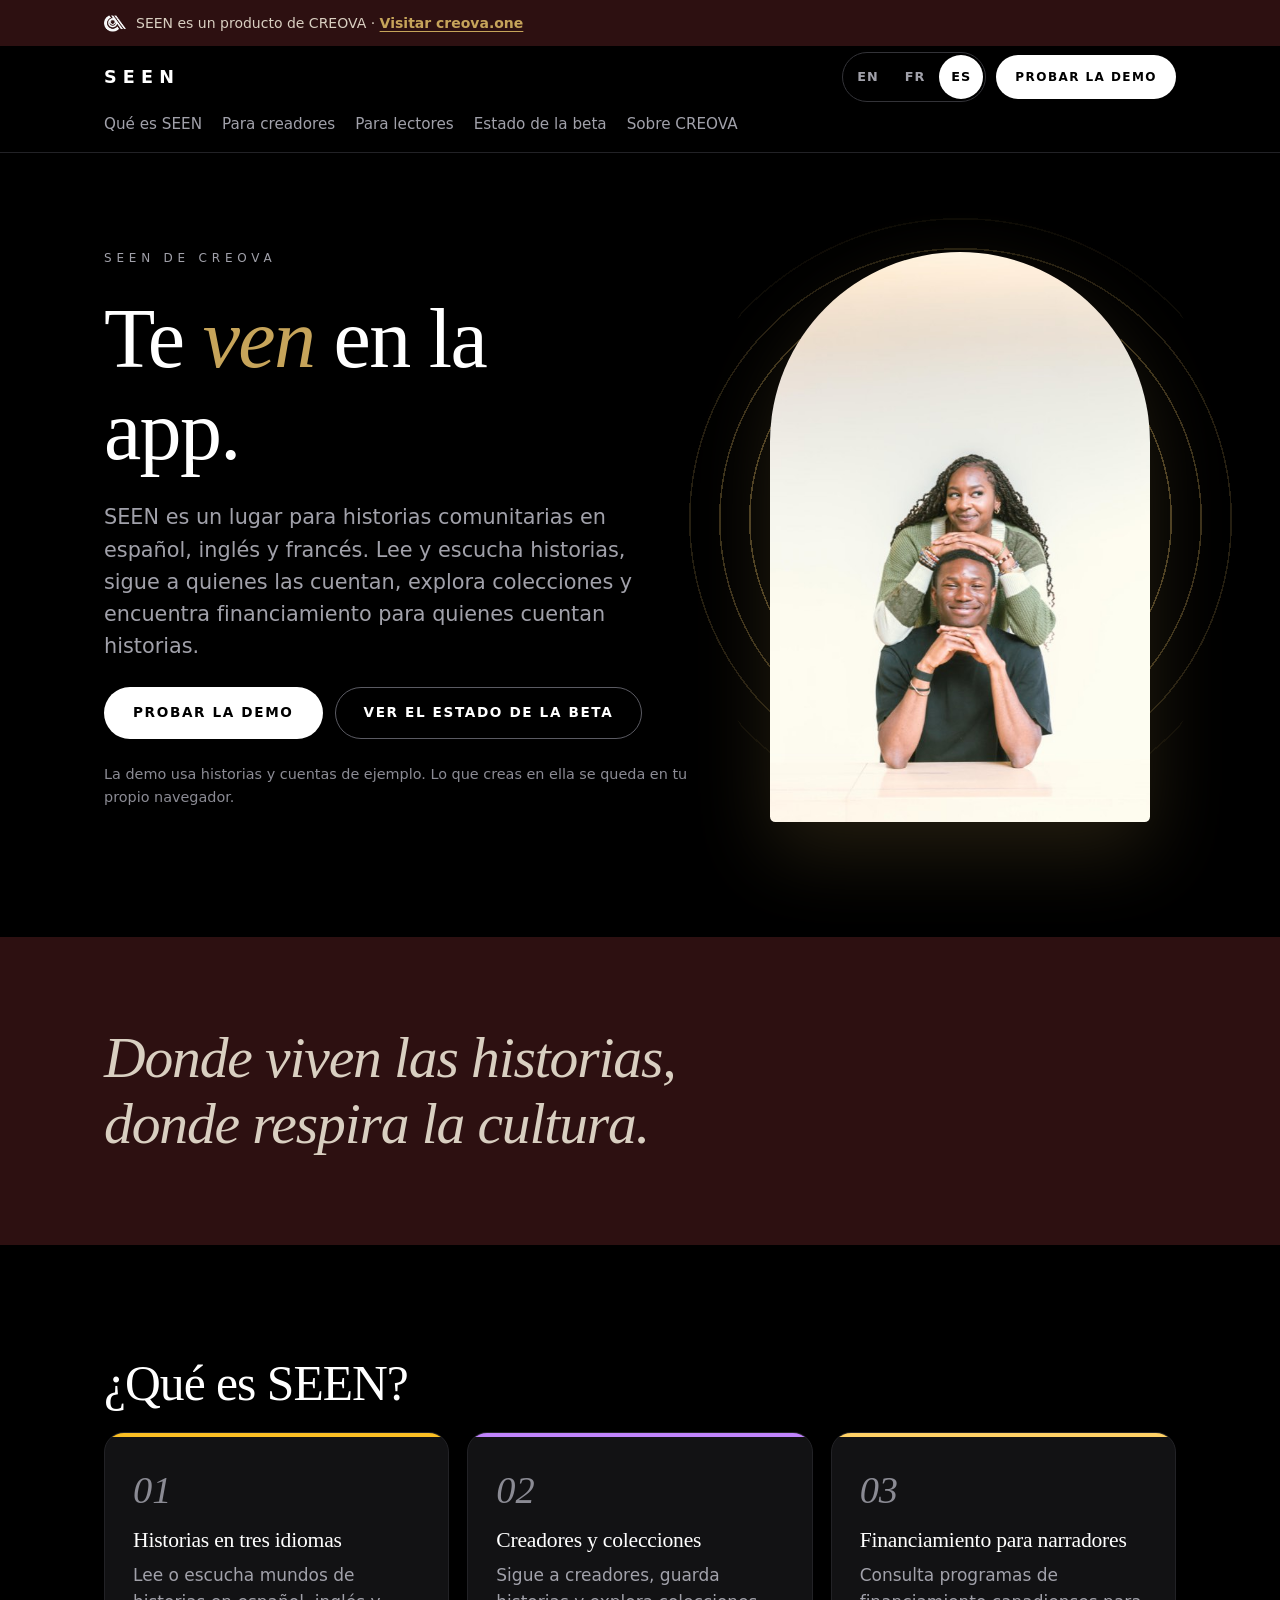
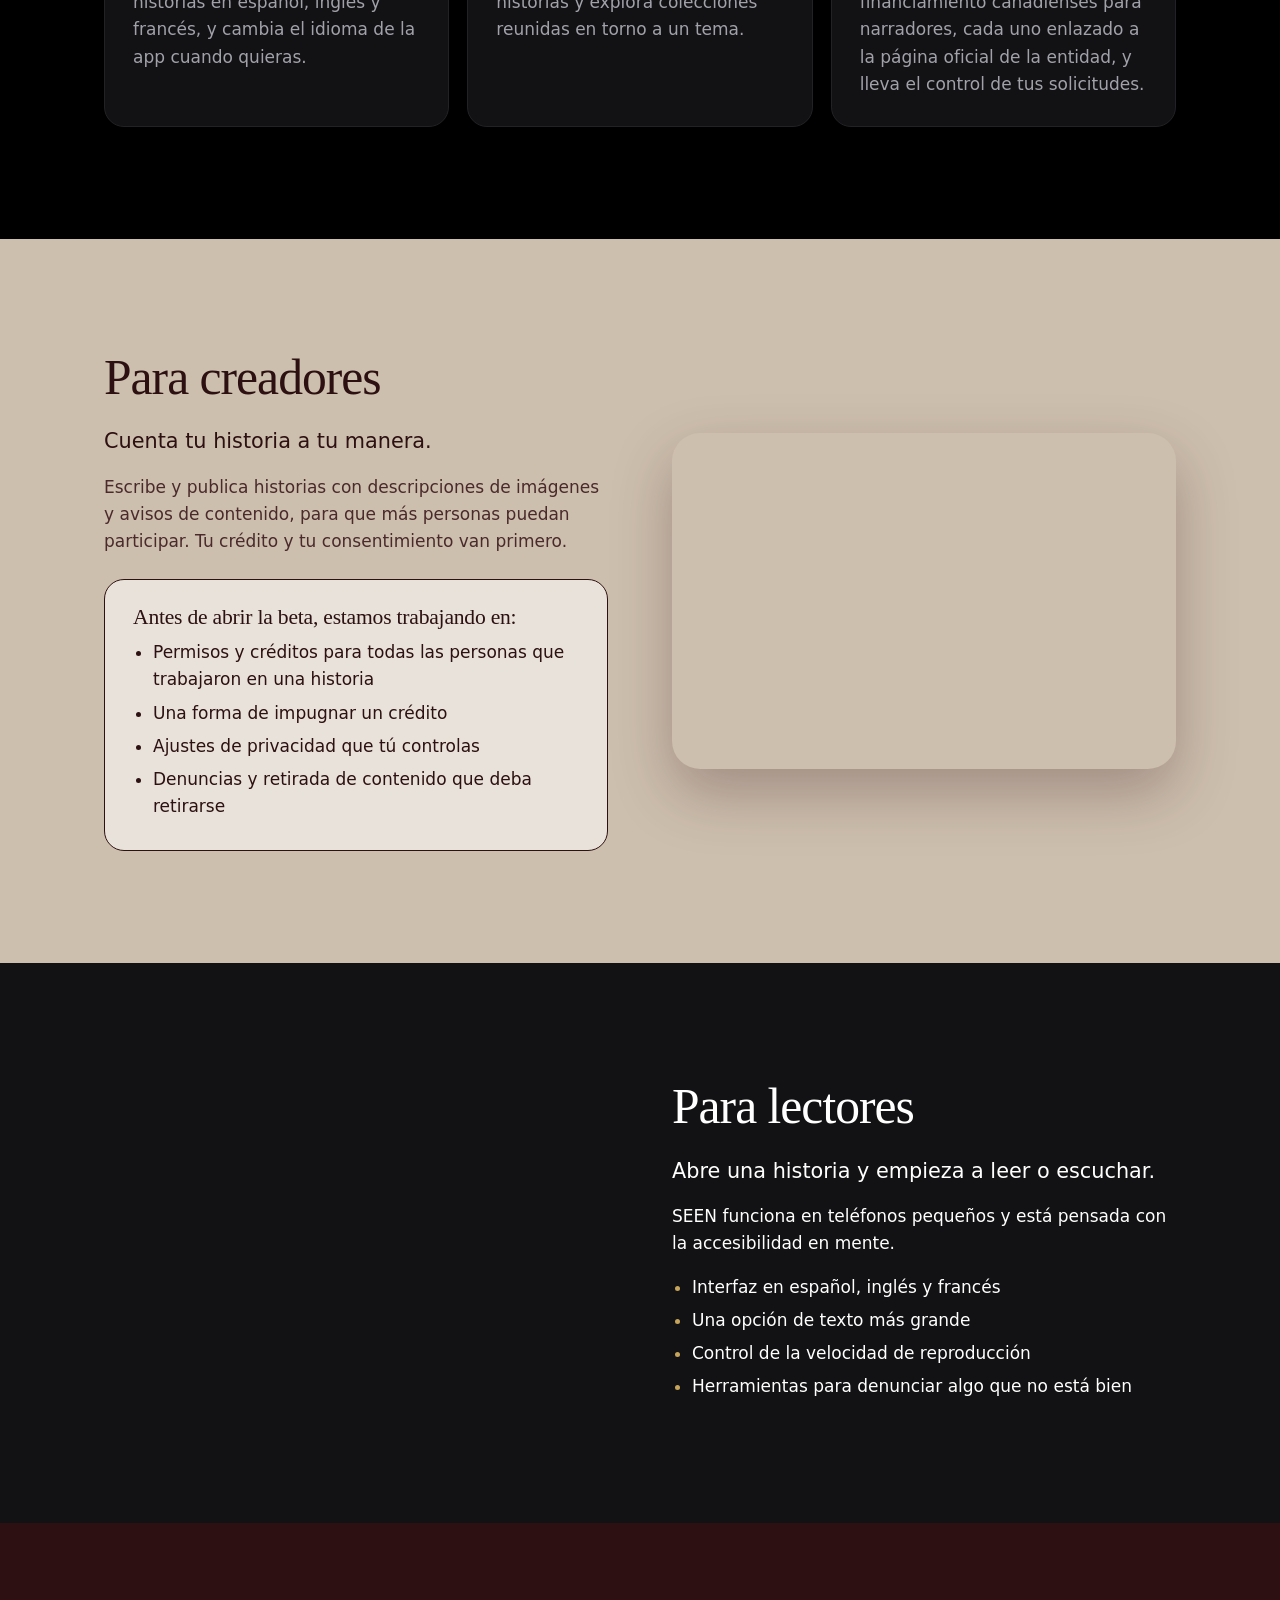
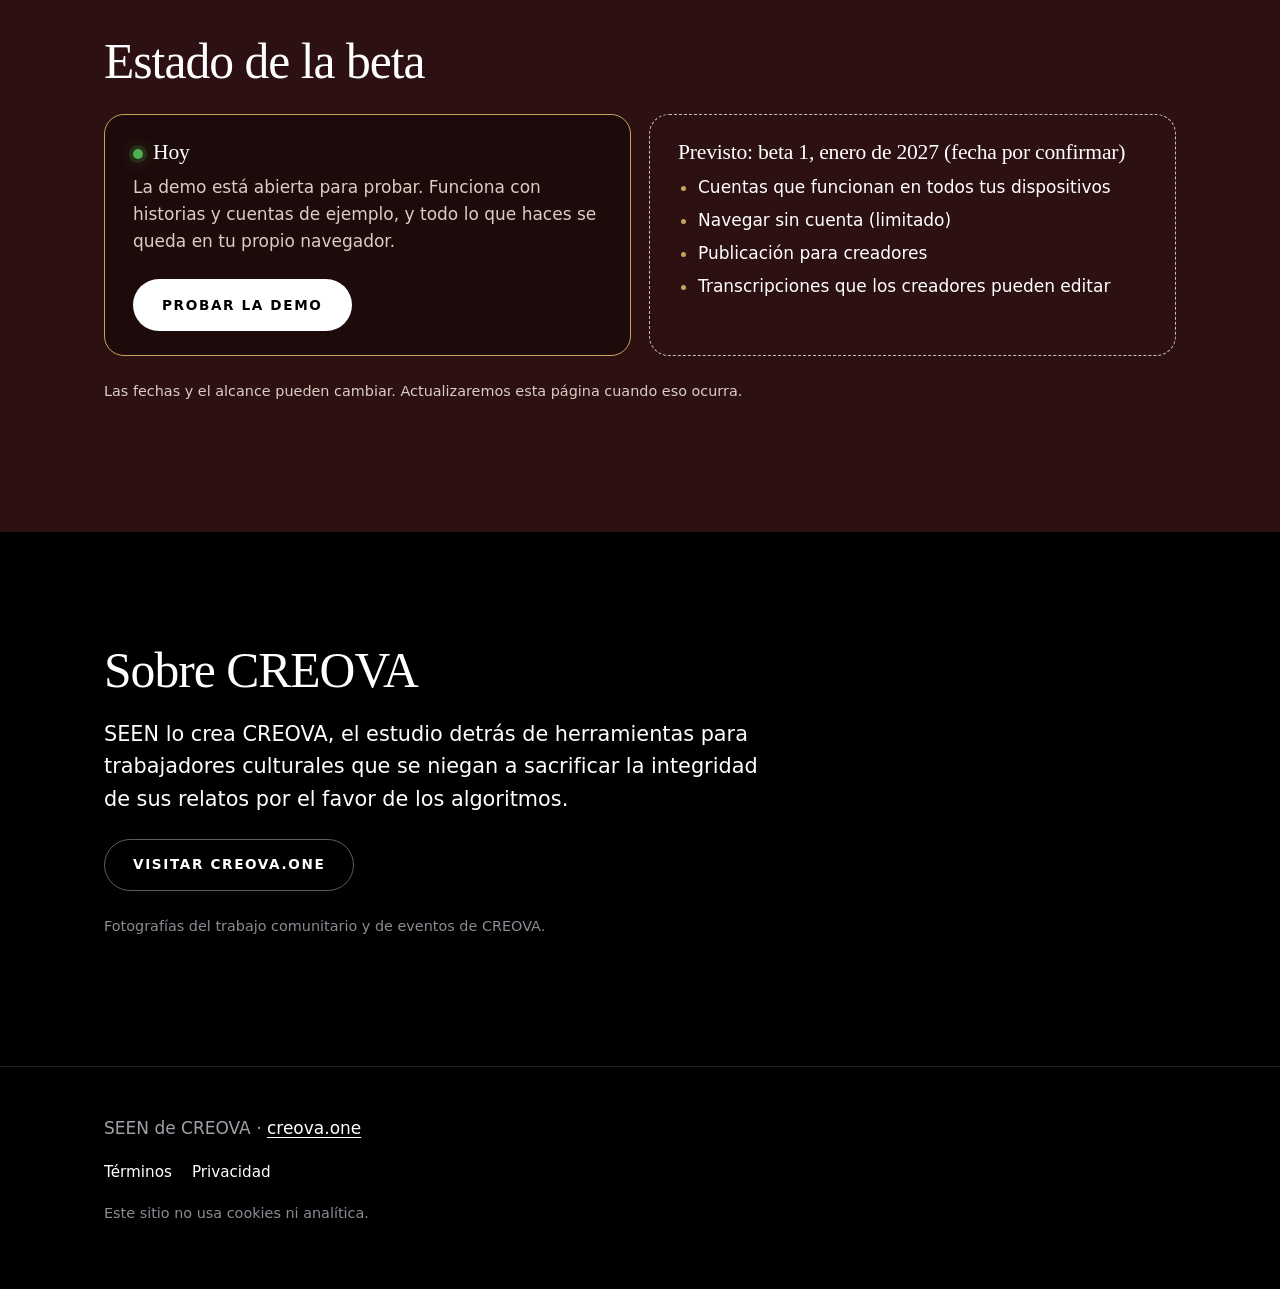
==== commit 651a5e98: "Publish SEEN website" ====
--- a/es/index.html
+++ b/es/index.html
@@ -3,7 +3,7 @@
   <head>
     <meta charset="UTF-8" />
     <meta name="viewport" content="width=device-width, initial-scale=1" />
-    <meta http-equiv="Content-Security-Policy" content="default-src 'none'; style-src 'self'; img-src 'self' data:; base-uri 'self'; form-action 'none'" />
+    <meta http-equiv="Content-Security-Policy" content="default-src 'none'; style-src 'self'; font-src 'self'; img-src 'self' data:; base-uri 'self'; form-action 'none'" />
     <meta name="referrer" content="strict-origin-when-cross-origin" />
     <title>SEEN: Te ven en la app</title>
     <meta name="description" content="SEEN es un lugar para historias comunitarias en español, inglés y francés. Lee y escucha historias, sigue a sus creadores, explora colecciones y encuentra financiamiento para quienes cuentan historias." />
@@ -20,6 +20,8 @@
     <link rel="alternate" hreflang="x-default" href="https://seen.creova.one/" />
     <link rel="canonical" href="https://seen.creova.one/es/" />
     <meta property="og:url" content="https://seen.creova.one/es/" />
+    <link rel="preload" href="../fonts/fraunces-latin-wght-normal.woff2" as="font" type="font/woff2" crossorigin />
+    <link rel="preload" href="../fonts/inter-latin-wght-normal.woff2" as="font" type="font/woff2" crossorigin />
     <link rel="stylesheet" href="../styles.css" />
   </head>
   <body>
@@ -37,7 +39,7 @@
           <nav aria-label="Idioma">
             <ul class="pill"><li><a href="../" lang="en" hreflang="en" aria-label="English">EN</a></li><li><a href="../fr/" lang="fr" hreflang="fr" aria-label="Français">FR</a></li><li><span aria-current="true" lang="es" aria-label="Español">ES</span></li></ul>
           </nav>
-          <a class="btn btn-dark btn-small" href="https://seen-sigma-eight.vercel.app" rel="noopener">Probar la demo</a>
+          <a class="btn btn-primary btn-small" href="https://seen-sigma-eight.vercel.app" rel="noopener">Probar la demo</a>
         </div>
         <nav class="main-nav" aria-label="Principal">
           <ul class="nav">
@@ -52,21 +54,30 @@
     </header>
 
     <main id="main">
-      <section class="band band--dark hero" aria-labelledby="hero-title">
-        <div class="hero-art" aria-hidden="true"></div>
-        <div class="wrap hero-inner">
-          <p class="eyebrow">SEEN de CREOVA</p>
-          <h1 id="hero-title">Te ven en la app.</h1>
-          <p class="lead">SEEN es un lugar para historias comunitarias en español, inglés y francés. Lee y escucha historias, sigue a quienes las cuentan, explora colecciones y encuentra financiamiento para quienes cuentan historias.</p>
-          <p class="actions">
-            <a class="btn btn-gold" href="https://seen-sigma-eight.vercel.app" rel="noopener">Probar la demo</a>
-            <a class="btn btn-ghost" href="#beta">Ver el estado de la beta</a>
-          </p>
-          <p class="note">La demo usa historias y cuentas de ejemplo. Lo que creas en ella se queda en tu propio navegador.</p>
+      <section class="band band--black hero" aria-labelledby="hero-title">
+        <div class="wrap hero-grid">
+          <div class="hero-copy">
+            <p class="eyebrow">SEEN de CREOVA</p>
+            <h1 id="hero-title">Te <em>ven</em> en la app.</h1>
+            <p class="lead">SEEN es un lugar para historias comunitarias en español, inglés y francés. Lee y escucha historias, sigue a quienes las cuentan, explora colecciones y encuentra financiamiento para quienes cuentan historias.</p>
+            <p class="actions">
+              <a class="btn btn-primary" href="https://seen-sigma-eight.vercel.app" rel="noopener">Probar la demo</a>
+              <a class="btn btn-ghost" href="#beta">Ver el estado de la beta</a>
+            </p>
+            <p class="note">La demo usa historias y cuentas de ejemplo. Lo que creas en ella se queda en tu propio navegador.</p>
+          </div>
+          <figure class="hero-figure">
+            <div class="rings" aria-hidden="true"></div>
+            <img src="../img/hero-portrait.jpg" alt="Dos personas posan juntas en un retrato de estudio ante un fondo claro, ambas sonriendo a la cámara." width="533" height="800" decoding="async" />
+          </figure>
         </div>
       </section>
 
-      <section id="what" class="band band--beige" aria-labelledby="what-title">
+      <section class="band band--oxblood tagline-band" aria-label="SEEN de CREOVA">
+        <div class="wrap"><p class="tagline">Donde viven las historias, donde respira la cultura.</p></div>
+      </section>
+
+      <section id="what" class="band band--black" aria-labelledby="what-title">
         <div class="wrap">
           <h2 id="what-title">¿Qué es SEEN?</h2>
           <div class="cards">
@@ -77,41 +88,41 @@
         </div>
       </section>
 
-      <section id="creators" class="band band--light" aria-labelledby="creators-title">
+      <section id="creators" class="band band--beige" aria-labelledby="creators-title">
         <div class="wrap split">
           <div>
             <h2 id="creators-title">Para creadores</h2>
             <p class="lead">Cuenta tu historia a tu manera.</p>
             <p>Escribe y publica historias con descripciones de imágenes y avisos de contenido, para que más personas puedan participar. Tu crédito y tu consentimiento van primero.</p>
+            <div class="panel panel--paper">
+              <h3>Antes de abrir la beta, estamos trabajando en:</h3>
+              <ul><li>Permisos y créditos para todas las personas que trabajaron en una historia</li><li>Una forma de impugnar un crédito</li><li>Ajustes de privacidad que tú controlas</li><li>Denuncias y retirada de contenido que deba retirarse</li></ul>
+            </div>
           </div>
-          <div class="panel panel--outline">
-            <h3>Antes de abrir la beta, estamos trabajando en:</h3>
-            <ul><li>Permisos y créditos para todas las personas que trabajaron en una historia</li><li>Una forma de impugnar un crédito</li><li>Ajustes de privacidad que tú controlas</li><li>Denuncias y retirada de contenido que deba retirarse</li></ul>
-          </div>
+          <figure class="photo"><img src="../img/creators-laptop.jpg" alt="Una mujer se ríe al levantar la vista de su portátil en una sala comunitaria con estanterías de libros al fondo." width="960" height="639" loading="lazy" decoding="async" /></figure>
         </div>
       </section>
 
-      <section id="viewers" class="band band--soft" aria-labelledby="viewers-title">
-        <div class="wrap split">
+      <section id="viewers" class="band band--surface" aria-labelledby="viewers-title">
+        <div class="wrap split split--flip">
           <div>
             <h2 id="viewers-title">Para lectores</h2>
             <p class="lead">Abre una historia y empieza a leer o escuchar.</p>
             <p>SEEN funciona en teléfonos pequeños y está pensada con la accesibilidad en mente.</p>
-          </div>
-          <div class="panel panel--outline">
             <ul><li>Interfaz en español, inglés y francés</li><li>Una opción de texto más grande</li><li>Control de la velocidad de reproducción</li><li>Herramientas para denunciar algo que no está bien</li></ul>
           </div>
+          <figure class="photo"><img src="../img/viewers-chess.jpg" alt="Dos personas conversan junto a un tablero de ajedrez en una sala comunitaria con estanterías llenas de libros." width="960" height="639" loading="lazy" decoding="async" /></figure>
         </div>
       </section>
 
-      <section id="beta" class="band band--dark" aria-labelledby="beta-title">
+      <section id="beta" class="band band--oxblood" aria-labelledby="beta-title">
         <div class="wrap">
           <h2 id="beta-title">Estado de la beta</h2>
           <div class="beta-grid">
             <div class="panel panel--now">
-              <h3>Hoy</h3>
+              <h3><span class="live-dot" aria-hidden="true"></span>Hoy</h3>
               <p>La demo está abierta para probar. Funciona con historias y cuentas de ejemplo, y todo lo que haces se queda en tu propio navegador.</p>
-              <p class="actions"><a class="btn btn-gold" href="https://seen-sigma-eight.vercel.app" rel="noopener">Probar la demo</a></p>
+              <p class="actions"><a class="btn btn-primary" href="https://seen-sigma-eight.vercel.app" rel="noopener">Probar la demo</a></p>
             </div>
             <div class="panel panel--plan">
               <h3>Previsto: beta 1, enero de 2027 (fecha por confirmar)</h3>
@@ -122,11 +133,12 @@
         </div>
       </section>
 
-      <section id="about" class="band band--beige" aria-labelledby="about-title">
+      <section id="about" class="band band--black" aria-labelledby="about-title">
         <div class="wrap">
           <h2 id="about-title">Sobre CREOVA</h2>
           <p class="lead">SEEN lo crea CREOVA, el estudio detrás de herramientas para trabajadores culturales que se niegan a sacrificar la integridad de sus relatos por el favor de los algoritmos.</p>
-          <p class="actions"><a class="btn btn-dark" href="https://creova.one" rel="noopener">Visitar creova.one</a></p>
+          <p class="actions"><a class="btn btn-ghost" href="https://creova.one" rel="noopener">Visitar creova.one</a></p>
+          <p class="note">Fotografías del trabajo comunitario y de eventos de CREOVA.</p>
         </div>
       </section>
     </main>
--- a/styles.css
+++ b/styles.css
@@ -1,18 +1,34 @@
-/* SEEN website. Palette and type follow the CREOVA brand board (creova-gif/creova DESIGN.md):
-   beige #CDBFAE, olive #887759, oxblood #2D1011, gold #C6A45A. Quasimoda is a licensed Adobe font, so the
-   declared fallbacks are used: no font files or other requests leave this site. */
+/* SEEN website: the app's branding (pure black canvas, Fraunces headlines over Inter, white pill buttons, hairline cards,
+   story / creator / funding accents; src/styles/seen-tokens.css in the app) mixed with the CREOVA brand board
+   (oxblood #2D1011, beige #CDBFAE, gold #C6A45A; creova-gif/creova DESIGN.md).
+   Fonts are open-licence (OFL) and served from this site (see fonts/OFL.txt): nothing is requested from other origins. */
+@font-face { font-family: "Fraunces"; src: url("fonts/fraunces-latin-wght-normal.woff2") format("woff2"); font-weight: 100 900; font-style: normal; font-display: swap; }
+@font-face { font-family: "Fraunces"; src: url("fonts/fraunces-latin-wght-italic.woff2") format("woff2"); font-weight: 100 900; font-style: italic; font-display: swap; }
+@font-face { font-family: "Inter"; src: url("fonts/inter-latin-wght-normal.woff2") format("woff2"); font-weight: 100 900; font-style: normal; font-display: swap; }
+
 :root {
+  /* App */
+  --canvas: #000000;
+  --surface: #121214;
+  --elevated: #1a1a1d;
+  --border: #222226;
+  --text: #ffffff;
+  --text-2: #a1a1aa;
+  --muted: #8b8b94;
+  --story: #fbbf24;
+  --creator: #c084fc;
+  --funding: #ffd166;
+  --live: #4caf50; /* the glow on the app's entry button */
+  /* CREOVA */
   --oxblood: #2d1011;
   --beige: #cdbfae;
-  --soft: #f3eee7;
-  --paper: #ffffff;
-  --olive: #887759;
-  --olive-ink: #7d6d51; /* olive for solid backgrounds behind small white text (AA) */
   --gold: #c6a45a;
-  --ink-2: #5a4041;     /* secondary text on white and soft */
-  --ink-2-beige: #4a2a2b; /* secondary text on beige */
-  --on-dark-2: #d9cfc1; /* secondary text on oxblood */
-  --focus: var(--oxblood);
+  --on-oxblood-2: #d9cfc1;
+  --on-beige-2: #4a2a2b;
+
+  --serif: "Fraunces", "Iowan Old Style", Georgia, serif;
+  --sans: "Inter", -apple-system, BlinkMacSystemFont, "Segoe UI", system-ui, sans-serif;
+  --focus: var(--gold);
   --gutter: 20px;
   --radius: 20px;
 }
@@ -20,140 +36,154 @@
 
 *, *::before, *::after { box-sizing: border-box; }
 html { -webkit-text-size-adjust: 100%; scroll-padding-top: 120px; }
-body {
-  margin: 0;
-  background: var(--paper);
-  color: var(--oxblood);
-  font-family: "Avenir Next", "General Sans", "Century Gothic", "Segoe UI", system-ui, sans-serif;
-  font-size: 1.0625rem;
-  line-height: 1.6;
-}
+body { margin: 0; background: var(--canvas); color: var(--text); font-family: var(--sans); font-size: 1.0625rem; line-height: 1.6; }
 @media (prefers-reduced-motion: no-preference) { html { scroll-behavior: smooth; } }
 
-.wrap { max-width: 1080px; margin: 0 auto; padding: 0 var(--gutter); }
+.wrap { max-width: 1120px; margin: 0 auto; padding: 0 var(--gutter); }
 a { color: inherit; text-underline-offset: 3px; }
 a:focus-visible, .btn:focus-visible { outline: 3px solid var(--focus); outline-offset: 3px; border-radius: 6px; }
 p { max-width: 42rem; margin: 0 0 1rem; }
 ul { padding-left: 1.25rem; margin: 0.5rem 0 0; }
 li { margin: 6px 0; }
+img { display: block; max-width: 100%; height: auto; }
 
-h1, h2, h3 { font-weight: 800; letter-spacing: -0.02em; line-height: 1.08; margin: 0; }
-h1 { font-size: clamp(2.75rem, 9vw, 5.5rem); }
-h2 { font-size: clamp(1.9rem, 5.5vw, 3rem); margin-bottom: 1.25rem; }
-h3 { font-size: 1.25rem; line-height: 1.25; margin-bottom: 0.5rem; letter-spacing: -0.01em; }
-.lead { font-size: clamp(1.15rem, 2.6vw, 1.4rem); line-height: 1.5; font-weight: 500; }
-.note { font-size: 0.9rem; }
-.eyebrow { text-transform: uppercase; letter-spacing: 0.3em; font-size: 0.78rem; font-weight: 700; margin: 0 0 1.25rem; color: var(--gold); }
+h1, h2, h3 { font-family: var(--serif); font-weight: 400; letter-spacing: -0.02em; line-height: 1.1; margin: 0; }
+h1 { font-size: clamp(2.6rem, 8.5vw, 5.25rem); }
+h2 { font-size: clamp(2rem, 5.5vw, 3.1rem); margin-bottom: 1.25rem; }
+h3 { font-size: 1.35rem; line-height: 1.25; margin-bottom: 0.5rem; letter-spacing: -0.01em; }
+em { font-style: italic; }
+.lead { font-size: clamp(1.1rem, 2.4vw, 1.3rem); line-height: 1.55; color: var(--text); }
+.note { font-size: 0.9rem; color: var(--muted); }
+.eyebrow { text-transform: uppercase; letter-spacing: 0.4em; font-size: 0.75rem; font-weight: 500; margin: 0 0 1.5rem; color: var(--text-2); }
 
-.skip { position: absolute; left: var(--gutter); top: -100px; z-index: 20; background: var(--gold); color: var(--oxblood); padding: 12px 16px; border-radius: 8px; font-weight: 700; }
+.skip { position: absolute; left: var(--gutter); top: -100px; z-index: 20; background: var(--text); color: var(--canvas); padding: 12px 16px; border-radius: 8px; font-weight: 600; }
 .skip:focus { top: 12px; }
 
 /* CREOVA bar */
-.creova-bar { background: var(--oxblood); color: var(--on-dark-2); font-size: 0.875rem; --focus: var(--gold); }
+.creova-bar { background: var(--oxblood); color: var(--on-oxblood-2); font-size: 0.875rem; }
 .bar-row { display: flex; align-items: center; gap: 10px; min-height: 44px; }
 .bar-row p { margin: 0; max-width: none; }
 .bar-row a { display: inline-block; padding: 12px 0; color: var(--gold); font-weight: 600; }
-.bar-row img { display: block; flex-shrink: 0; }
+.bar-row img { flex-shrink: 0; }
 
 /* Header */
-.site-header { position: sticky; top: 0; z-index: 10; background: var(--paper); border-bottom: 1px solid #e6dfd5; }
+.site-header { position: sticky; top: 0; z-index: 10; background: rgba(0, 0, 0, 0.92); -webkit-backdrop-filter: blur(10px); backdrop-filter: blur(10px); border-bottom: 1px solid var(--border); }
 .header-row { display: flex; flex-wrap: wrap; align-items: center; justify-content: space-between; gap: 0 16px; padding-top: 6px; padding-bottom: 6px; }
-.wordmark { font-weight: 800; letter-spacing: 0.32em; text-decoration: none; min-height: 44px; display: inline-flex; align-items: center; font-size: 1.15rem; }
+.wordmark { font-weight: 600; letter-spacing: 0.35em; text-decoration: none; min-height: 44px; display: inline-flex; align-items: center; font-size: 1.1rem; }
 .header-tools { display: flex; align-items: center; gap: 10px; }
 .main-nav { order: 3; width: 100%; }
 @media (min-width: 900px) { .main-nav { order: 0; width: auto; } }
 .nav, .pill, .footer-links { list-style: none; margin: 0; padding: 0; display: flex; flex-wrap: wrap; }
 .nav { gap: 0 20px; }
 .nav li, .pill li, .footer-links li { margin: 0; }
-.nav a, .footer-links a { display: inline-flex; align-items: center; min-height: 44px; text-decoration: none; font-weight: 600; }
-.nav a:hover, .footer-links a:hover { text-decoration: underline; }
-.pill { flex-wrap: nowrap; gap: 2px; border: 1px solid #d9cfc1; border-radius: 999px; padding: 2px; }
-.pill a, .pill span { display: inline-flex; align-items: center; justify-content: center; min-height: 44px; min-width: 44px; padding: 0 12px; border-radius: 999px; font-size: 0.85rem; font-weight: 700; text-decoration: none; }
-.pill [aria-current] { background: var(--oxblood); color: var(--paper); }
-.pill a:hover { background: var(--soft); }
+.nav a, .footer-links a { display: inline-flex; align-items: center; min-height: 44px; text-decoration: none; color: var(--text-2); font-size: 0.95rem; }
+.nav a:hover, .footer-links a:hover { color: var(--text); text-decoration: underline; }
+.pill { flex-wrap: nowrap; gap: 2px; border: 1px solid #333338; border-radius: 999px; padding: 2px; }
+.pill a, .pill span { display: inline-flex; align-items: center; justify-content: center; min-height: 44px; min-width: 44px; padding: 0 12px; border-radius: 999px; font-size: 0.8rem; font-weight: 600; letter-spacing: 0.08em; text-decoration: none; color: var(--text-2); }
+.pill [aria-current] { background: var(--text); color: var(--canvas); }
+.pill a:hover { background: var(--elevated); color: var(--text); }
 
-/* Buttons */
+/* Buttons: white pills with spaced uppercase labels, like the app's primary action */
 .actions { display: flex; flex-wrap: wrap; gap: 12px; margin: 1.5rem 0; max-width: none; }
-.btn { display: inline-flex; align-items: center; justify-content: center; min-height: 52px; padding: 0 28px; border-radius: 999px; font-weight: 700; text-decoration: none; border: 2px solid transparent; transition: transform 0.15s ease, background-color 0.15s ease; }
-.btn-small { min-height: 44px; padding: 0 18px; font-size: 0.9rem; }
-.btn-dark { background: var(--oxblood); color: var(--paper); }
-.btn-dark:hover { background: #46191a; }
-.btn-gold { background: var(--gold); color: var(--oxblood); }
-.btn-gold:hover { background: #d4b36c; }
-.btn-ghost { border-color: var(--beige); color: var(--paper); }
-.btn-ghost:hover { background: rgba(205, 191, 174, 0.14); }
+.btn { display: inline-flex; align-items: center; justify-content: center; min-height: 52px; padding: 0 28px; border-radius: 999px; font-weight: 600; font-size: 0.85rem; letter-spacing: 0.12em; text-transform: uppercase; text-decoration: none; border: 1.5px solid transparent; transition: transform 0.15s ease, background-color 0.15s ease; }
+.btn-small { min-height: 44px; padding: 0 18px; font-size: 0.75rem; }
+.btn-primary { background: var(--text); color: var(--canvas); }
+.btn-primary:hover { background: #e4e4e7; }
+.btn-ghost { border-color: #5b5b63; color: var(--text); }
+.btn-ghost:hover { background: var(--elevated); }
+.band--beige .btn-primary { background: var(--oxblood); color: #fff; }
 @media (prefers-reduced-motion: no-preference) { .btn:hover { transform: translateY(-2px); } }
 
 /* Bands */
 .band { padding: clamp(56px, 9vw, 112px) 0; position: relative; overflow: hidden; }
-.band--dark { background: var(--oxblood); color: var(--paper); --focus: var(--gold); }
-.band--dark .note, .band--dark li::marker { color: var(--gold); }
-.band--dark .note { color: var(--on-dark-2); }
-.band--beige { background: var(--beige); }
-.band--beige .note { color: var(--ink-2-beige); }
-.band--light { background: var(--paper); }
-.band--soft { background: var(--soft); }
-.band--light .note, .band--soft .note { color: var(--ink-2); }
+.band--black { background: var(--canvas); }
+.band--surface { background: var(--surface); }
+.band--oxblood { background: var(--oxblood); color: #fff; }
+.band--oxblood .note, .band--oxblood p:not(.lead) { color: var(--on-oxblood-2); }
+.band--beige { background: var(--beige); color: var(--oxblood); --focus: var(--oxblood); }
+.band--beige .lead { color: var(--oxblood); }
+.band--beige p { color: var(--on-beige-2); }
+.band--beige p.lead { color: var(--oxblood); }
 
-/* Hero: concentric "eye" rings echo the CREOVA mark; purely decorative CSS */
-.hero { padding-top: clamp(64px, 11vw, 140px); padding-bottom: clamp(64px, 11vw, 140px); }
-.hero-art {
-  position: absolute; right: -12vw; top: 50%; width: min(78vw, 760px); aspect-ratio: 1; transform: translateY(-50%);
-  border-radius: 50%;
-  background:
-    radial-gradient(circle at center, var(--gold) 0 7%, transparent 7.4%),
-    repeating-radial-gradient(circle at center, rgba(198, 164, 90, 0.5) 0 2px, transparent 2px 38px);
-  opacity: 0.55;
-  -webkit-mask-image: radial-gradient(circle at center, #000 55%, transparent 72%);
-  mask-image: radial-gradient(circle at center, #000 55%, transparent 72%);
-}
-.hero-art::after { content: ""; position: absolute; inset: 14%; border-radius: 50%; border: 2px solid rgba(205, 191, 174, 0.55); }
-.hero-inner { position: relative; }
-.hero h1 { max-width: 11ch; }
-.hero .lead { max-width: 36rem; margin-top: 1.5rem; color: var(--paper); }
-.hero .note { color: var(--on-dark-2); }
+/* Hero: the "You're seen" portrait inside the CREOVA ring motif */
+.hero { padding-top: clamp(48px, 8vw, 96px); padding-bottom: clamp(56px, 9vw, 112px); }
+.hero-grid { display: grid; gap: 40px; grid-template-columns: 1fr; align-items: center; }
+@media (min-width: 900px) { .hero-grid { grid-template-columns: 1.15fr 0.85fr; gap: 56px; } }
+.hero h1 { max-width: 12ch; }
+.hero h1 em { color: var(--gold); }
+.hero .lead { max-width: 34rem; margin-top: 1.5rem; color: var(--text-2); }
+.hero-figure { position: relative; margin: 0 auto; width: min(100%, 380px); }
+.hero-figure img { position: relative; z-index: 1; width: 100%; border-radius: 999px 999px 28px 28px; aspect-ratio: 2 / 3; object-fit: cover; box-shadow: 0 30px 80px rgba(198, 164, 90, 0.18); }
+.rings { position: absolute; z-index: 0; inset: -14% -22% -8% -22%; border-radius: 50%;
+  background: radial-gradient(circle at center, rgba(45, 16, 17, 0.9) 0 38%, transparent 38.4%),
+    repeating-radial-gradient(circle at center, rgba(198, 164, 90, 0.38) 0 1.5px, transparent 1.5px 30px);
+  -webkit-mask-image: radial-gradient(circle at center, #000 50%, transparent 72%);
+  mask-image: radial-gradient(circle at center, #000 50%, transparent 72%); }
 @media (prefers-reduced-motion: no-preference) {
-  .hero-inner > * { animation: rise 0.7s cubic-bezier(0.2, 0.7, 0.2, 1) both; }
-  .hero-inner > :nth-child(2) { animation-delay: 0.08s; }
-  .hero-inner > :nth-child(3) { animation-delay: 0.16s; }
-  .hero-inner > :nth-child(4) { animation-delay: 0.24s; }
-  .hero-inner > :nth-child(5) { animation-delay: 0.32s; }
-  .hero-art { animation: grow 1.1s cubic-bezier(0.2, 0.7, 0.2, 1) both; }
+  .hero-copy > * { animation: rise 0.7s cubic-bezier(0.2, 0.7, 0.2, 1) both; }
+  .hero-copy > :nth-child(2) { animation-delay: 0.08s; }
+  .hero-copy > :nth-child(3) { animation-delay: 0.16s; }
+  .hero-copy > :nth-child(4) { animation-delay: 0.24s; }
+  .hero-copy > :nth-child(5) { animation-delay: 0.32s; }
+  .hero-figure img { animation: rise 0.9s 0.15s cubic-bezier(0.2, 0.7, 0.2, 1) both; }
+  .rings { animation: spin-in 1.2s cubic-bezier(0.2, 0.7, 0.2, 1) both; }
 }
 @keyframes rise { from { opacity: 0; transform: translateY(18px); } to { opacity: 1; transform: none; } }
-@keyframes grow { from { opacity: 0; transform: translateY(-50%) scale(0.85); } to { opacity: 0.55; transform: translateY(-50%) scale(1); } }
+@keyframes spin-in { from { opacity: 0; transform: scale(0.88) rotate(-8deg); } to { opacity: 1; transform: none; } }
 
-/* Cards */
+/* Tagline band: the app's own line */
+.tagline-band { padding: clamp(48px, 8vw, 88px) 0; }
+.tagline { font-family: var(--serif); font-style: italic; font-size: clamp(1.9rem, 5.6vw, 3.6rem); line-height: 1.15; letter-spacing: -0.02em; max-width: 22ch; margin: 0; color: #fff; }
+
+/* Cards: dark surface, hairline border, a top bar in the app's story / creator / funding accents */
 .cards { display: grid; gap: 18px; grid-template-columns: 1fr; counter-reset: card; }
 @media (min-width: 760px) { .cards { grid-template-columns: repeat(3, 1fr); } }
-.card { background: var(--paper); border-radius: var(--radius); padding: 28px; counter-increment: card; box-shadow: 0 10px 30px rgba(45, 16, 17, 0.1); }
-.card::before { content: counter(card, decimal-leading-zero); display: block; font-weight: 800; font-size: 2.25rem; letter-spacing: -0.03em; color: var(--olive-ink); margin-bottom: 14px; }
-.card p { margin: 0; color: var(--ink-2); }
-@media (prefers-reduced-motion: no-preference) { .card { transition: transform 0.2s ease, box-shadow 0.2s ease; } .card:hover { transform: translateY(-4px); box-shadow: 0 16px 36px rgba(45, 16, 17, 0.16); } }
+.card { position: relative; display: flex; flex-direction: column; background: var(--surface); border: 1px solid var(--border); border-radius: var(--radius); padding: 32px 28px 28px; counter-increment: card; overflow: hidden; }
+.card::before { content: ""; position: absolute; left: 0; right: 0; top: 0; height: 4px; background: var(--story); }
+.card:nth-child(2)::before { background: var(--creator); }
+.card:nth-child(3)::before { background: var(--funding); }
+.card::after { content: counter(card, decimal-leading-zero); display: block; order: -1; font-family: var(--serif); font-style: italic; font-size: 2.4rem; color: var(--muted); line-height: 1; margin: 6px 0 18px; }
+.card h3 { margin-top: 0; }
+.card p { margin: 0; color: var(--text-2); }
+@media (prefers-reduced-motion: no-preference) { .card { transition: transform 0.2s ease, border-color 0.2s ease; } .card:hover { transform: translateY(-4px); border-color: #3a3a40; } }
 
-/* Split sections and panels */
-.split { display: grid; gap: 32px; grid-template-columns: 1fr; align-items: start; }
-@media (min-width: 860px) { .split { grid-template-columns: 1.1fr 1fr; gap: 56px; } }
-.panel { border-radius: var(--radius); padding: 28px; }
+/* Split sections with photos */
+.split { display: grid; gap: 36px; grid-template-columns: 1fr; align-items: center; }
+@media (min-width: 880px) { .split { grid-template-columns: 1fr 1fr; gap: 64px; } .split--flip > :first-child { order: 2; } }
+.photo { margin: 0; }
+.photo img { width: 100%; border-radius: 28px; aspect-ratio: 3 / 2; object-fit: cover; }
+.band--beige .photo img { box-shadow: 0 24px 60px rgba(45, 16, 17, 0.28); }
+.band--surface li::marker { color: var(--gold); }
+
+.panel { border-radius: var(--radius); padding: 24px 28px; margin-top: 1.5rem; }
 .panel h3 { margin-top: 0; }
-.panel--outline { border: 2px solid var(--oxblood); }
-.panel--outline li::marker { color: var(--olive-ink); font-weight: 800; }
-.beta-grid { display: grid; gap: 18px; grid-template-columns: 1fr; margin-bottom: 1.5rem; }
+.panel--paper { background: rgba(255, 255, 255, 0.55); border: 1.5px solid var(--oxblood); }
+.panel--paper li::marker { color: var(--oxblood); font-weight: 700; }
+.band--beige .panel p, .band--beige .panel li { color: var(--oxblood); }
+
+/* Beta */
+.beta-grid { display: grid; gap: 18px; grid-template-columns: 1fr; margin: 1.5rem 0; }
 @media (min-width: 820px) { .beta-grid { grid-template-columns: 1fr 1fr; } }
-.panel--now { background: rgba(205, 191, 174, 0.12); border: 2px solid var(--gold); }
+.beta-grid .panel { margin-top: 0; }
+.panel--now { background: rgba(0, 0, 0, 0.35); border: 1.5px solid var(--gold); }
 .panel--now .actions { margin-bottom: 0; }
-.panel--plan { border: 2px dashed var(--beige); }
+.panel--plan { border: 1.5px dashed var(--beige); }
+.panel--plan li::marker { color: var(--gold); }
+.live-dot { display: inline-block; width: 10px; height: 10px; border-radius: 50%; background: var(--live); margin-right: 10px; vertical-align: middle; box-shadow: 0 0 0 4px rgba(76, 175, 80, 0.18), 0 0 18px rgba(76, 175, 80, 0.55); }
+@media (prefers-reduced-motion: no-preference) { .live-dot { animation: glow 2.4s ease-in-out infinite; } }
+@keyframes glow { 50% { box-shadow: 0 0 0 7px rgba(76, 175, 80, 0.1), 0 0 26px rgba(76, 175, 80, 0.7); } }
 
 /* Legal pages */
 .legal { padding-top: clamp(40px, 7vw, 72px); padding-bottom: clamp(56px, 9vw, 96px); }
 .legal h1 { font-size: clamp(2.25rem, 7vw, 3.75rem); margin: 1rem 0 0.5rem; }
-.legal h2 { font-size: 1.5rem; margin: 2rem 0 0.5rem; }
-.legal .note { color: var(--ink-2); }
+.legal h2 { font-size: 1.6rem; margin: 2rem 0 0.5rem; }
+.legal p { color: #e4e4e7; }
+.legal .note { color: var(--muted); }
 
 /* Footer */
-.site-footer { background: var(--oxblood); color: var(--on-dark-2); padding: 40px 0 56px; --focus: var(--gold); }
-.site-footer a { color: var(--paper); }
+.site-footer { background: var(--canvas); border-top: 1px solid var(--border); color: var(--text-2); padding: 40px 0 56px; }
+.site-footer a { color: var(--text); }
 .footer-row p { margin: 8px 0; }
 .footer-links { gap: 0 20px; margin: 4px 0; }
-
+.footer-links a { color: var(--text); }
 @media (max-width: 559px) { .header-tools .btn { display: none; } }
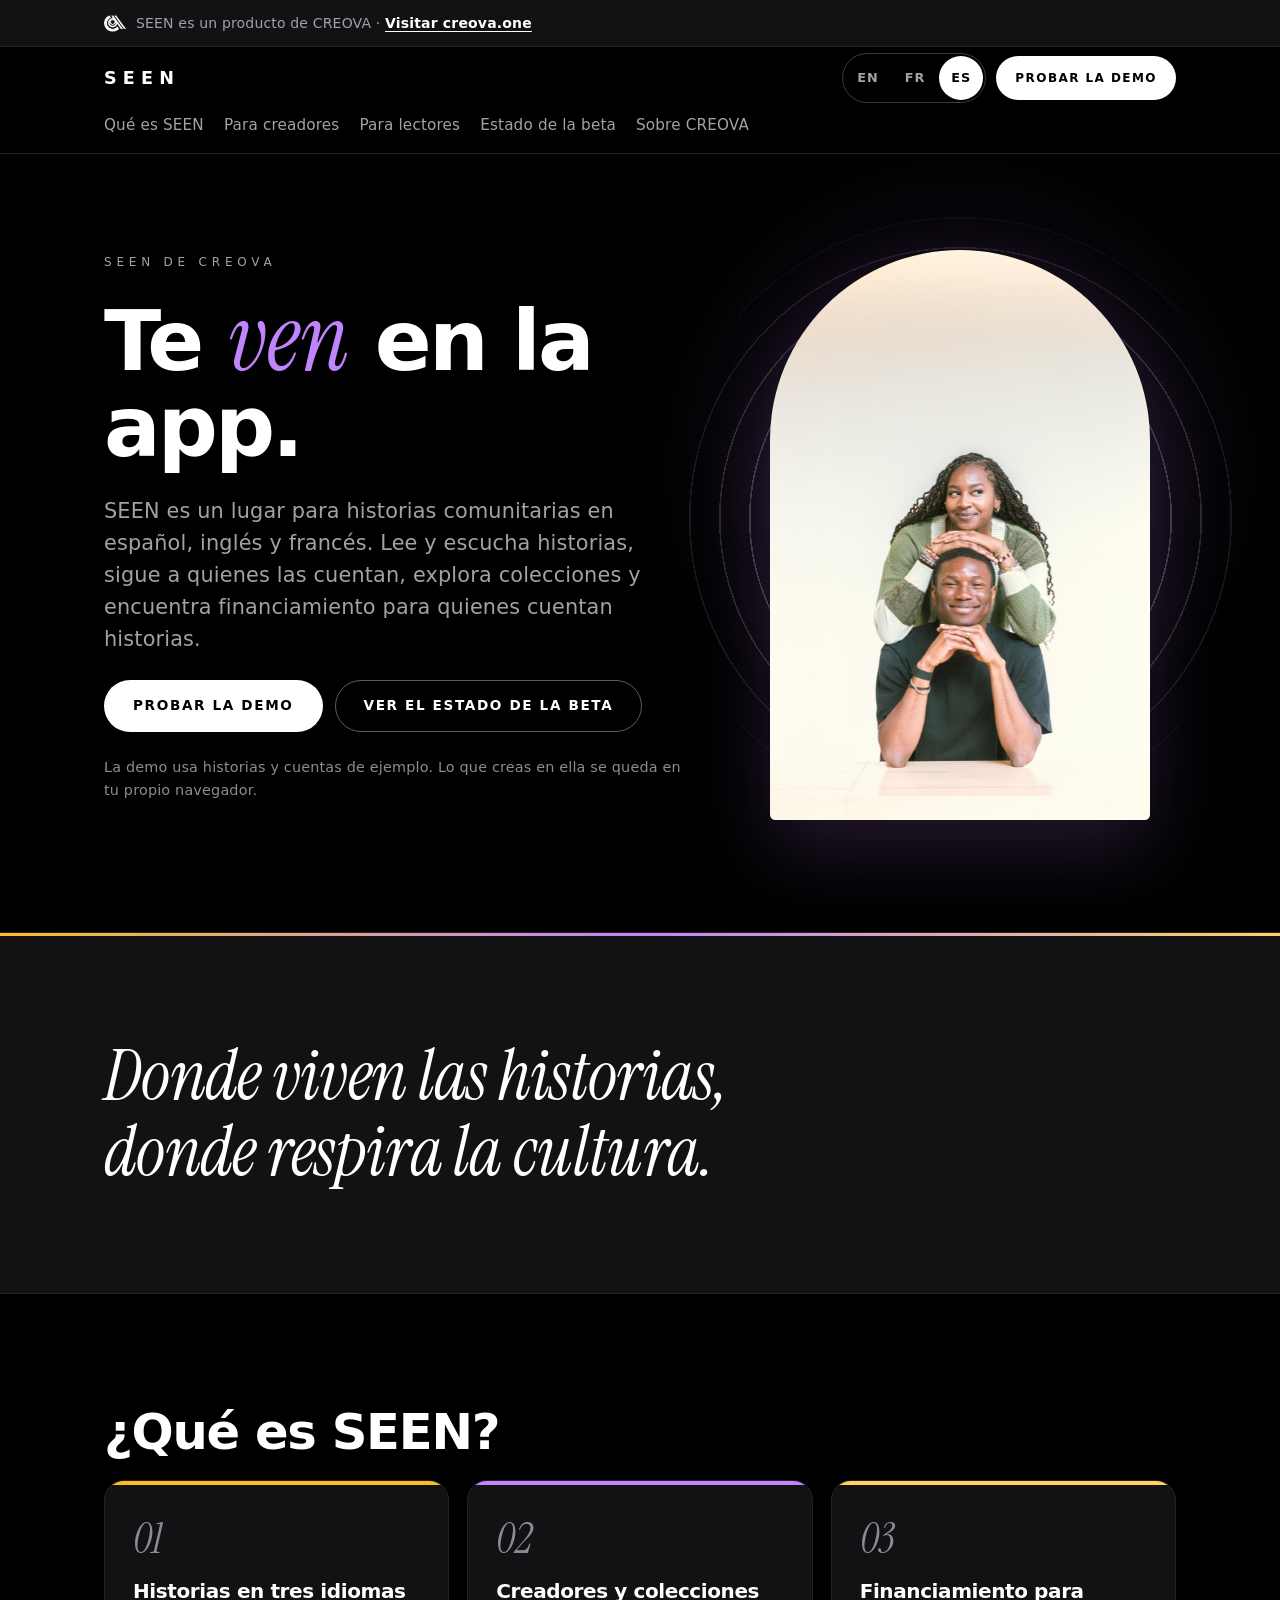
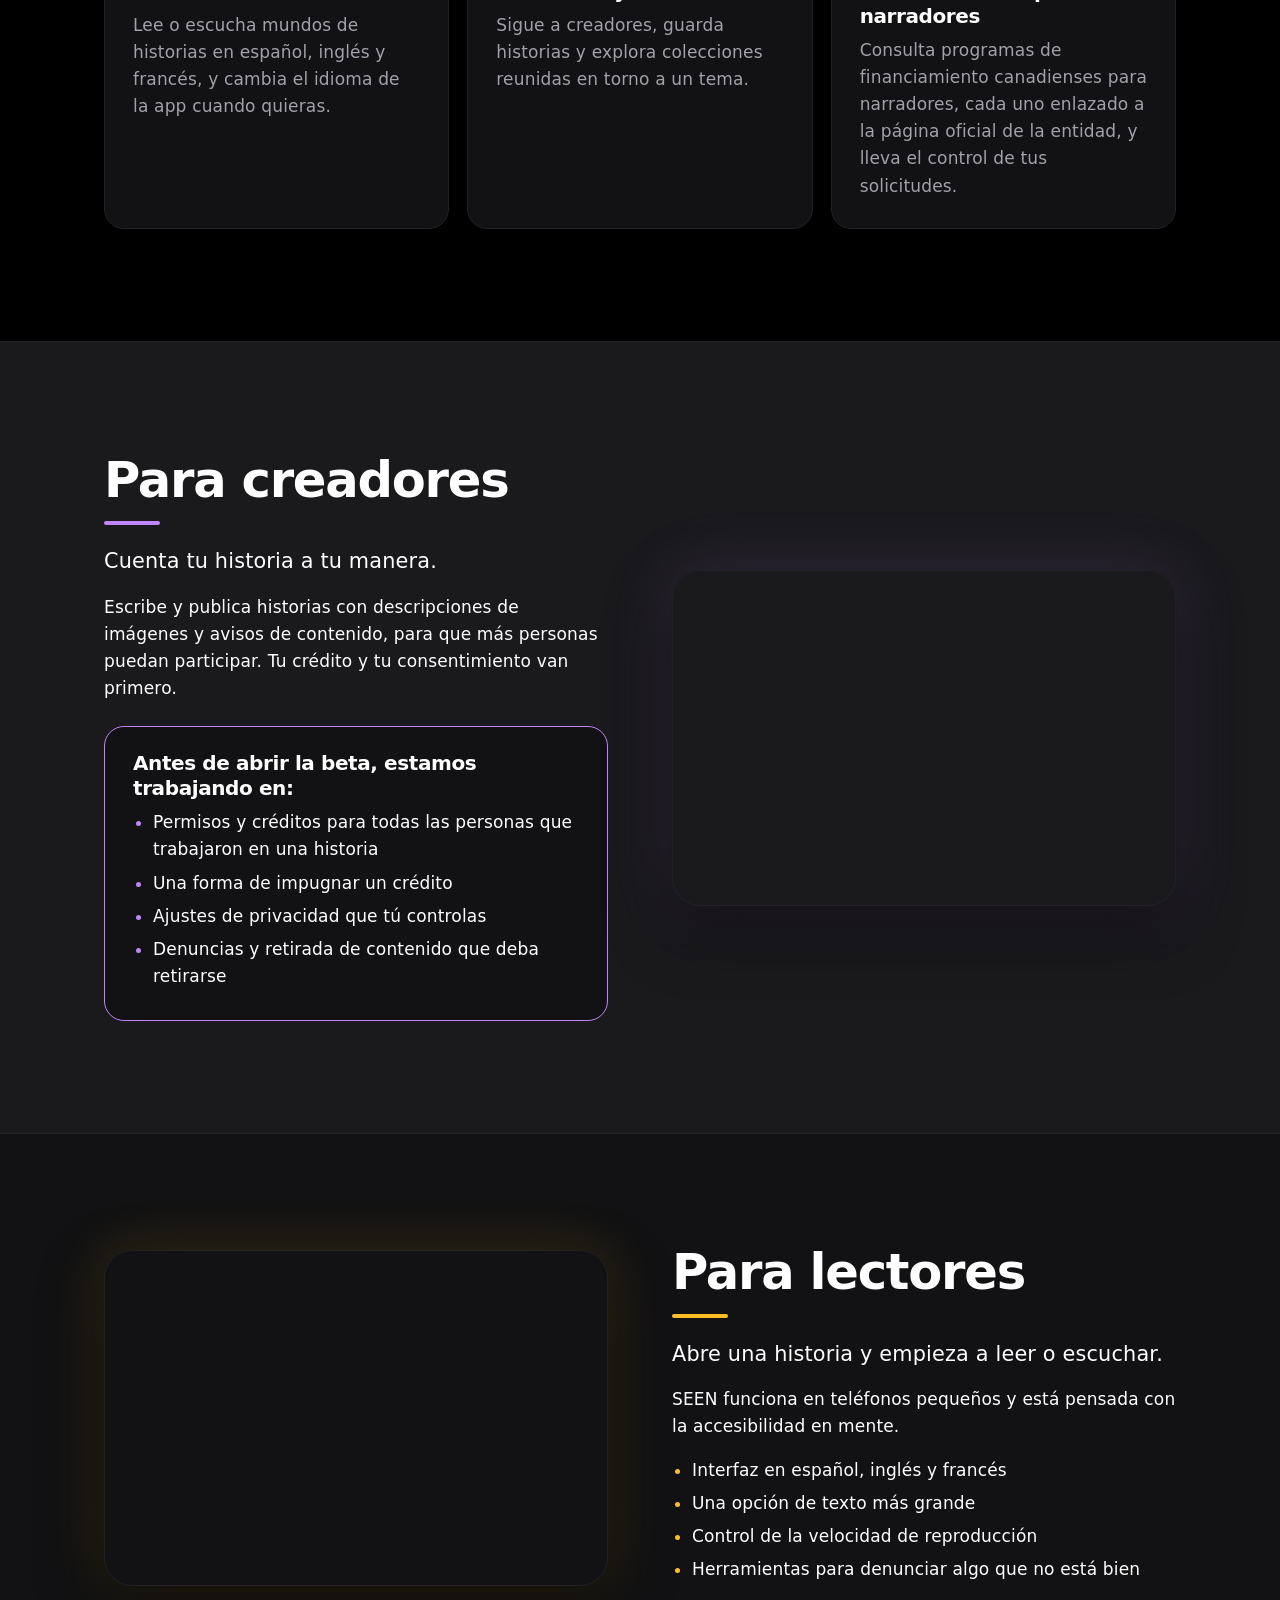
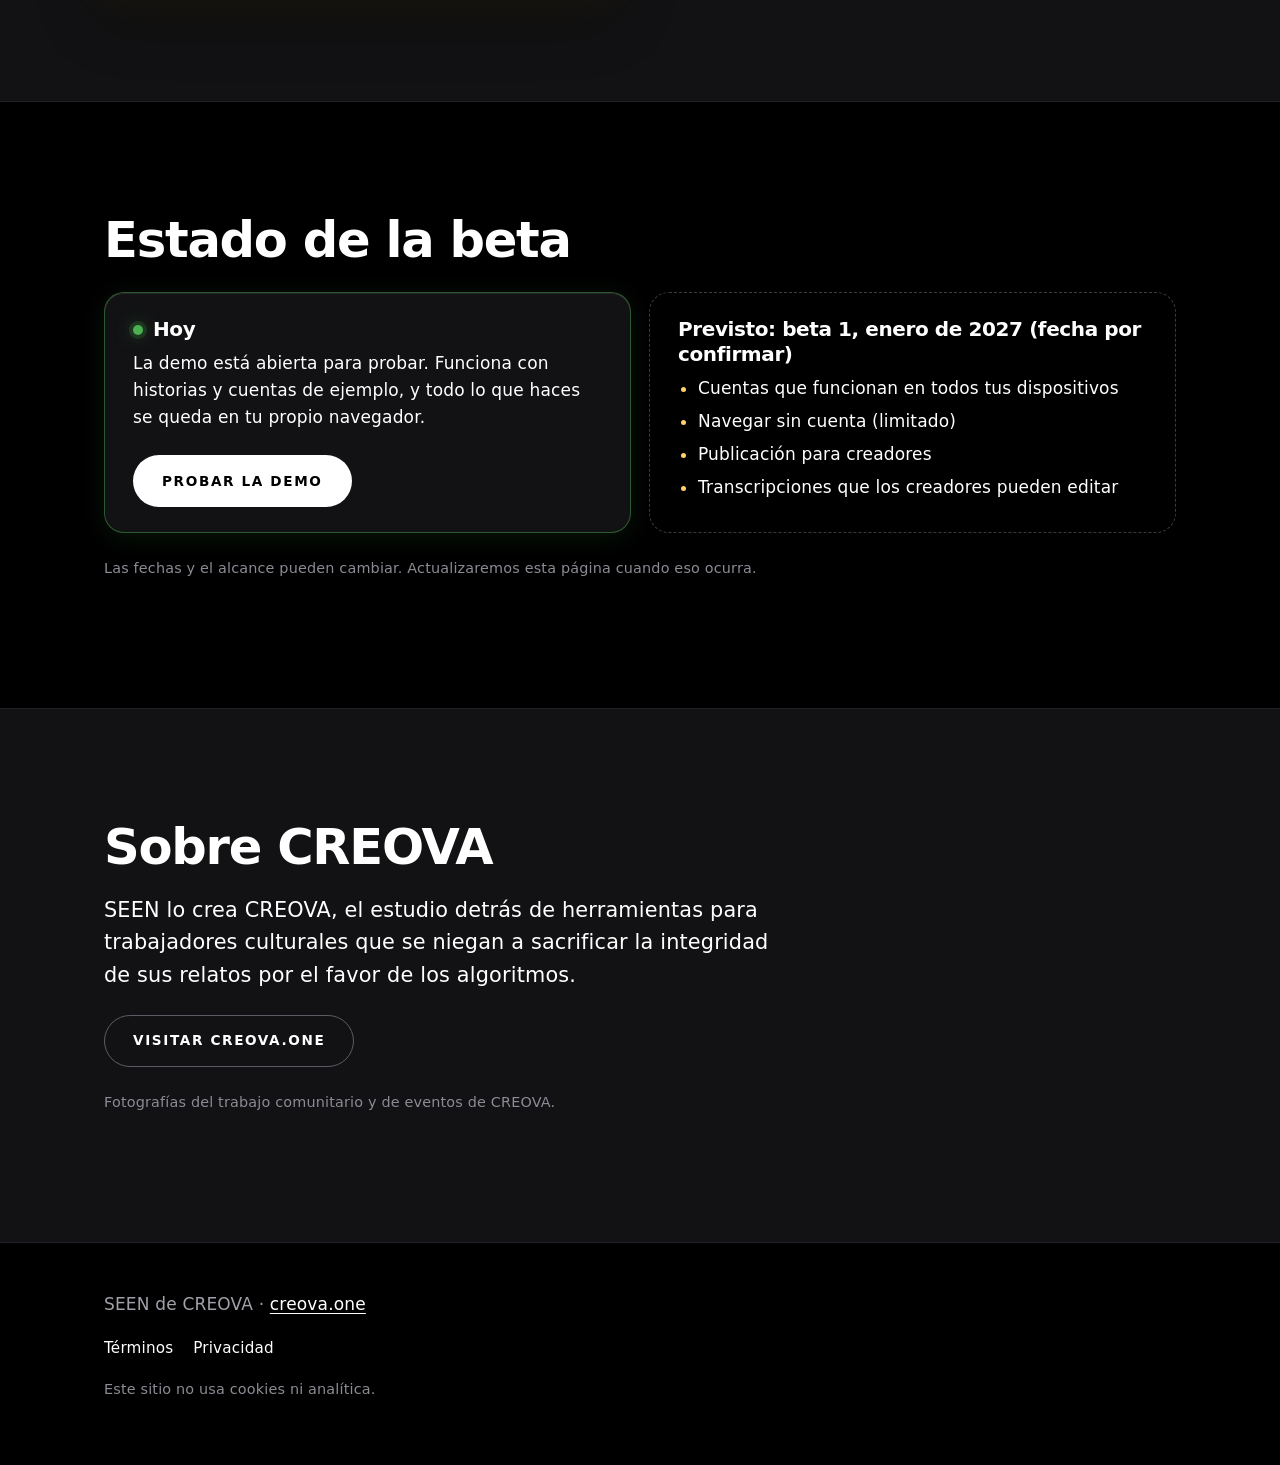
==== commit ffdfb10e: "Publish SEEN website" ====
--- a/es/index.html
+++ b/es/index.html
@@ -8,20 +8,22 @@
     <title>SEEN: Te ven en la app</title>
     <meta name="description" content="SEEN es un lugar para historias comunitarias en español, inglés y francés. Lee y escucha historias, sigue a sus creadores, explora colecciones y encuentra financiamiento para quienes cuentan historias." />
     <meta name="theme-color" content="#000000" />
-    <link rel="icon" href="data:image/svg+xml,%3Csvg xmlns='http://www.w3.org/2000/svg' viewBox='0 0 64 64'%3E%3Crect width='64' height='64' rx='14' fill='%23000'/%3E%3Ctext x='32' y='45' font-size='38' font-family='sans-serif' font-weight='600' text-anchor='middle' fill='%23fff'%3ES%3C/text%3E%3C/svg%3E" />
+    <link rel="icon" type="image/png" sizes="192x192" href="../icons/icon-192.png" />
+    <link rel="apple-touch-icon" href="../icons/apple-touch-icon.png" />
+    <meta name="apple-mobile-web-app-title" content="SEEN" />
     <meta property="og:type" content="website" />
     <meta property="og:site_name" content="SEEN by CREOVA" />
     <meta property="og:title" content="SEEN: Te ven en la app" />
     <meta property="og:description" content="SEEN es un lugar para historias comunitarias en español, inglés y francés. Lee y escucha historias, sigue a sus creadores, explora colecciones y encuentra financiamiento para quienes cuentan historias." />
     <meta name="twitter:card" content="summary" />
+    <meta property="og:image" content="https://seen.creova.one/icons/icon-512.png" />
     <link rel="alternate" hreflang="en" href="https://seen.creova.one/" />
     <link rel="alternate" hreflang="fr" href="https://seen.creova.one/fr/" />
     <link rel="alternate" hreflang="es" href="https://seen.creova.one/es/" />
     <link rel="alternate" hreflang="x-default" href="https://seen.creova.one/" />
     <link rel="canonical" href="https://seen.creova.one/es/" />
     <meta property="og:url" content="https://seen.creova.one/es/" />
-    <link rel="preload" href="../fonts/fraunces-latin-wght-normal.woff2" as="font" type="font/woff2" crossorigin />
-    <link rel="preload" href="../fonts/inter-latin-wght-normal.woff2" as="font" type="font/woff2" crossorigin />
+    <link rel="preload" href="../fonts/instrument-serif-latin-400-italic.woff2" as="font" type="font/woff2" crossorigin />
     <link rel="stylesheet" href="../styles.css" />
   </head>
   <body>
@@ -73,7 +75,7 @@
         </div>
       </section>
 
-      <section class="band band--oxblood tagline-band" aria-label="SEEN de CREOVA">
+      <section class="band tagline-band" aria-label="SEEN de CREOVA">
         <div class="wrap"><p class="tagline">Donde viven las historias, donde respira la cultura.</p></div>
       </section>
 
@@ -88,13 +90,13 @@
         </div>
       </section>
 
-      <section id="creators" class="band band--beige" aria-labelledby="creators-title">
+      <section id="creators" class="band band--elevated band--creator" aria-labelledby="creators-title">
         <div class="wrap split">
           <div>
             <h2 id="creators-title">Para creadores</h2>
             <p class="lead">Cuenta tu historia a tu manera.</p>
             <p>Escribe y publica historias con descripciones de imágenes y avisos de contenido, para que más personas puedan participar. Tu crédito y tu consentimiento van primero.</p>
-            <div class="panel panel--paper">
+            <div class="panel panel--accent">
               <h3>Antes de abrir la beta, estamos trabajando en:</h3>
               <ul><li>Permisos y créditos para todas las personas que trabajaron en una historia</li><li>Una forma de impugnar un crédito</li><li>Ajustes de privacidad que tú controlas</li><li>Denuncias y retirada de contenido que deba retirarse</li></ul>
             </div>
@@ -103,7 +105,7 @@
         </div>
       </section>
 
-      <section id="viewers" class="band band--surface" aria-labelledby="viewers-title">
+      <section id="viewers" class="band band--surface band--story" aria-labelledby="viewers-title">
         <div class="wrap split split--flip">
           <div>
             <h2 id="viewers-title">Para lectores</h2>
@@ -115,7 +117,7 @@
         </div>
       </section>
 
-      <section id="beta" class="band band--oxblood" aria-labelledby="beta-title">
+      <section id="beta" class="band band--black" aria-labelledby="beta-title">
         <div class="wrap">
           <h2 id="beta-title">Estado de la beta</h2>
           <div class="beta-grid">
@@ -133,7 +135,7 @@
         </div>
       </section>
 
-      <section id="about" class="band band--black" aria-labelledby="about-title">
+      <section id="about" class="band band--surface" aria-labelledby="about-title">
         <div class="wrap">
           <h2 id="about-title">Sobre CREOVA</h2>
           <p class="lead">SEEN lo crea CREOVA, el estudio detrás de herramientas para trabajadores culturales que se niegan a sacrificar la integridad de sus relatos por el favor de los algoritmos.</p>
--- a/styles.css
+++ b/styles.css
@@ -1,34 +1,33 @@
-/* SEEN website: the app's branding (pure black canvas, Fraunces headlines over Inter, white pill buttons, hairline cards,
-   story / creator / funding accents; src/styles/seen-tokens.css in the app) mixed with the CREOVA brand board
-   (oxblood #2D1011, beige #CDBFAE, gold #C6A45A; creova-gif/creova DESIGN.md).
-   Fonts are open-licence (OFL) and served from this site (see fonts/OFL.txt): nothing is requested from other origins. */
-@font-face { font-family: "Fraunces"; src: url("fonts/fraunces-latin-wght-normal.woff2") format("woff2"); font-weight: 100 900; font-style: normal; font-display: swap; }
-@font-face { font-family: "Fraunces"; src: url("fonts/fraunces-latin-wght-italic.woff2") format("woff2"); font-weight: 100 900; font-style: italic; font-display: swap; }
-@font-face { font-family: "Inter"; src: url("fonts/inter-latin-wght-normal.woff2") format("woff2"); font-weight: 100 900; font-style: normal; font-display: swap; }
+/* SEEN website: colours and components from the SEEN app (src/styles/seen-tokens.css: pure black canvas, dark surfaces with
+   hairline borders, white pill buttons, story / creator / funding accents, the green glow of the entry button);
+   typefaces from the CREOVA brand (creova.one: Quasimoda first, then Avenir Next / Century Gothic / General Sans;
+   Instrument Serif for accents). Quasimoda is a licensed Adobe font and is not loaded here, exactly as on creova.one
+   today. Only Instrument Serif (OFL) is self-hosted; nothing is requested from other origins. */
+@font-face { font-family: "Instrument Serif"; src: url("fonts/instrument-serif-latin-400-normal.woff2") format("woff2"); font-weight: 400; font-style: normal; font-display: swap; }
+@font-face { font-family: "Instrument Serif"; src: url("fonts/instrument-serif-latin-400-italic.woff2") format("woff2"); font-weight: 400; font-style: italic; font-display: swap; }
 
 :root {
-  /* App */
+  /* SEEN app tokens */
   --canvas: #000000;
   --surface: #121214;
   --elevated: #1a1a1d;
   --border: #222226;
+  --border-strong: #3a3a40;
   --text: #ffffff;
   --text-2: #a1a1aa;
   --muted: #8b8b94;
+  --brand-accent: #c084fc;   /* seen-brand-accent / creator */
   --story: #fbbf24;
-  --creator: #c084fc;
   --funding: #ffd166;
-  --live: #4caf50; /* the glow on the app's entry button */
-  /* CREOVA */
-  --oxblood: #2d1011;
-  --beige: #cdbfae;
-  --gold: #c6a45a;
-  --on-oxblood-2: #d9cfc1;
-  --on-beige-2: #4a2a2b;
+  --info: #60a5fa;
+  --live: #4caf50;           /* glow on the app's entry button */
 
-  --serif: "Fraunces", "Iowan Old Style", Georgia, serif;
-  --sans: "Inter", -apple-system, BlinkMacSystemFont, "Segoe UI", system-ui, sans-serif;
-  --focus: var(--gold);
+  /* CREOVA typefaces (creova.one globals.css) */
+  --font-display: "Quasimoda", "quasimoda", "Avenir Next", "Century Gothic", "General Sans", "Segoe UI", system-ui, sans-serif;
+  --font-body: "Quasimoda", "quasimoda", "Avenir Next", "General Sans", "Segoe UI", system-ui, sans-serif;
+  --font-accent: "Hiro", "Instrument Serif", Georgia, serif;
+
+  --focus: #ffffff;
   --gutter: 20px;
   --radius: 20px;
 }
@@ -36,7 +35,7 @@
 
 *, *::before, *::after { box-sizing: border-box; }
 html { -webkit-text-size-adjust: 100%; scroll-padding-top: 120px; }
-body { margin: 0; background: var(--canvas); color: var(--text); font-family: var(--sans); font-size: 1.0625rem; line-height: 1.6; }
+body { margin: 0; background: var(--canvas); color: var(--text); font-family: var(--font-body); font-weight: 400; letter-spacing: 0.01em; font-size: 1.0625rem; line-height: 1.6; }
 @media (prefers-reduced-motion: no-preference) { html { scroll-behavior: smooth; } }
 
 .wrap { max-width: 1120px; margin: 0 auto; padding: 0 var(--gutter); }
@@ -47,11 +46,11 @@
 li { margin: 6px 0; }
 img { display: block; max-width: 100%; height: auto; }
 
-h1, h2, h3 { font-family: var(--serif); font-weight: 400; letter-spacing: -0.02em; line-height: 1.1; margin: 0; }
-h1 { font-size: clamp(2.6rem, 8.5vw, 5.25rem); }
-h2 { font-size: clamp(2rem, 5.5vw, 3.1rem); margin-bottom: 1.25rem; }
-h3 { font-size: 1.35rem; line-height: 1.25; margin-bottom: 0.5rem; letter-spacing: -0.01em; }
-em { font-style: italic; }
+h1, h2, h3 { font-family: var(--font-display); font-weight: 700; margin: 0; }
+h1 { font-size: clamp(2.6rem, 8.5vw, 5.25rem); line-height: 1.02; letter-spacing: -0.035em; }
+h2 { font-size: clamp(2rem, 5.5vw, 3.1rem); line-height: 1.08; letter-spacing: -0.025em; margin-bottom: 1.25rem; }
+h3 { font-size: 1.25rem; line-height: 1.25; letter-spacing: -0.02em; margin-bottom: 0.5rem; }
+em { font-family: var(--font-accent); font-style: italic; font-weight: 400; letter-spacing: 0; }
 .lead { font-size: clamp(1.1rem, 2.4vw, 1.3rem); line-height: 1.55; color: var(--text); }
 .note { font-size: 0.9rem; color: var(--muted); }
 .eyebrow { text-transform: uppercase; letter-spacing: 0.4em; font-size: 0.75rem; font-weight: 500; margin: 0 0 1.5rem; color: var(--text-2); }
@@ -60,30 +59,30 @@
 .skip:focus { top: 12px; }
 
 /* CREOVA bar */
-.creova-bar { background: var(--oxblood); color: var(--on-oxblood-2); font-size: 0.875rem; }
+.creova-bar { background: var(--surface); border-bottom: 1px solid var(--border); color: var(--text-2); font-size: 0.875rem; }
 .bar-row { display: flex; align-items: center; gap: 10px; min-height: 44px; }
 .bar-row p { margin: 0; max-width: none; }
-.bar-row a { display: inline-block; padding: 12px 0; color: var(--gold); font-weight: 600; }
+.bar-row a { display: inline-block; padding: 12px 0; color: var(--text); font-weight: 600; }
 .bar-row img { flex-shrink: 0; }
 
 /* Header */
 .site-header { position: sticky; top: 0; z-index: 10; background: rgba(0, 0, 0, 0.92); -webkit-backdrop-filter: blur(10px); backdrop-filter: blur(10px); border-bottom: 1px solid var(--border); }
 .header-row { display: flex; flex-wrap: wrap; align-items: center; justify-content: space-between; gap: 0 16px; padding-top: 6px; padding-bottom: 6px; }
-.wordmark { font-weight: 600; letter-spacing: 0.35em; text-decoration: none; min-height: 44px; display: inline-flex; align-items: center; font-size: 1.1rem; }
+.wordmark { font-family: var(--font-display); font-weight: 700; letter-spacing: 0.35em; text-decoration: none; min-height: 44px; display: inline-flex; align-items: center; font-size: 1.1rem; }
 .header-tools { display: flex; align-items: center; gap: 10px; }
 .main-nav { order: 3; width: 100%; }
 @media (min-width: 900px) { .main-nav { order: 0; width: auto; } }
 .nav, .pill, .footer-links { list-style: none; margin: 0; padding: 0; display: flex; flex-wrap: wrap; }
 .nav { gap: 0 20px; }
 .nav li, .pill li, .footer-links li { margin: 0; }
-.nav a, .footer-links a { display: inline-flex; align-items: center; min-height: 44px; text-decoration: none; color: var(--text-2); font-size: 0.95rem; }
+.nav a, .footer-links a { display: inline-flex; align-items: center; min-height: 44px; text-decoration: none; color: var(--text-2); font-size: 0.95rem; font-weight: 500; }
 .nav a:hover, .footer-links a:hover { color: var(--text); text-decoration: underline; }
-.pill { flex-wrap: nowrap; gap: 2px; border: 1px solid #333338; border-radius: 999px; padding: 2px; }
+.pill { flex-wrap: nowrap; gap: 2px; border: 1px solid var(--border-strong); border-radius: 999px; padding: 2px; }
 .pill a, .pill span { display: inline-flex; align-items: center; justify-content: center; min-height: 44px; min-width: 44px; padding: 0 12px; border-radius: 999px; font-size: 0.8rem; font-weight: 600; letter-spacing: 0.08em; text-decoration: none; color: var(--text-2); }
 .pill [aria-current] { background: var(--text); color: var(--canvas); }
 .pill a:hover { background: var(--elevated); color: var(--text); }
 
-/* Buttons: white pills with spaced uppercase labels, like the app's primary action */
+/* Buttons: white pills with spaced uppercase labels, the app's primary action */
 .actions { display: flex; flex-wrap: wrap; gap: 12px; margin: 1.5rem 0; max-width: none; }
 .btn { display: inline-flex; align-items: center; justify-content: center; min-height: 52px; padding: 0 28px; border-radius: 999px; font-weight: 600; font-size: 0.85rem; letter-spacing: 0.12em; text-transform: uppercase; text-decoration: none; border: 1.5px solid transparent; transition: transform 0.15s ease, background-color 0.15s ease; }
 .btn-small { min-height: 44px; padding: 0 18px; font-size: 0.75rem; }
@@ -91,34 +90,32 @@
 .btn-primary:hover { background: #e4e4e7; }
 .btn-ghost { border-color: #5b5b63; color: var(--text); }
 .btn-ghost:hover { background: var(--elevated); }
-.band--beige .btn-primary { background: var(--oxblood); color: #fff; }
 @media (prefers-reduced-motion: no-preference) { .btn:hover { transform: translateY(-2px); } }
+@media (max-width: 559px) { .header-tools .btn { display: none; } }
 
-/* Bands */
-.band { padding: clamp(56px, 9vw, 112px) 0; position: relative; overflow: hidden; }
+/* Bands: black and the app's dark surfaces; each section carries one of the app's domain accents */
+.band { padding: clamp(56px, 9vw, 112px) 0; position: relative; overflow: hidden; border-top: 1px solid var(--border); }
+.band:first-child { border-top: 0; }
 .band--black { background: var(--canvas); }
 .band--surface { background: var(--surface); }
-.band--oxblood { background: var(--oxblood); color: #fff; }
-.band--oxblood .note, .band--oxblood p:not(.lead) { color: var(--on-oxblood-2); }
-.band--beige { background: var(--beige); color: var(--oxblood); --focus: var(--oxblood); }
-.band--beige .lead { color: var(--oxblood); }
-.band--beige p { color: var(--on-beige-2); }
-.band--beige p.lead { color: var(--oxblood); }
+.band--elevated { background: var(--elevated); }
+.band--creator { --accent: var(--brand-accent); }
+.band--story { --accent: var(--story); }
 
-/* Hero: the "You're seen" portrait inside the CREOVA ring motif */
+/* Hero: the "You're seen" portrait in an arch, inside concentric rings and a soft creator-purple glow */
 .hero { padding-top: clamp(48px, 8vw, 96px); padding-bottom: clamp(56px, 9vw, 112px); }
-.hero-grid { display: grid; gap: 40px; grid-template-columns: 1fr; align-items: center; }
+.hero::before { content: ""; position: absolute; inset: -20% -10% auto auto; width: 70%; height: 120%; background: radial-gradient(closest-side, rgba(192, 132, 252, 0.16), transparent 70%); pointer-events: none; }
+.hero-grid { position: relative; display: grid; gap: 40px; grid-template-columns: 1fr; align-items: center; }
 @media (min-width: 900px) { .hero-grid { grid-template-columns: 1.15fr 0.85fr; gap: 56px; } }
 .hero h1 { max-width: 12ch; }
-.hero h1 em { color: var(--gold); }
+.hero h1 em { color: var(--brand-accent); font-size: 1.12em; line-height: 0.9; }
 .hero .lead { max-width: 34rem; margin-top: 1.5rem; color: var(--text-2); }
 .hero-figure { position: relative; margin: 0 auto; width: min(100%, 380px); }
-.hero-figure img { position: relative; z-index: 1; width: 100%; border-radius: 999px 999px 28px 28px; aspect-ratio: 2 / 3; object-fit: cover; box-shadow: 0 30px 80px rgba(198, 164, 90, 0.18); }
+.hero-figure img { position: relative; z-index: 1; width: 100%; border-radius: 999px 999px 28px 28px; aspect-ratio: 2 / 3; object-fit: cover; box-shadow: 0 30px 80px rgba(192, 132, 252, 0.18); }
 .rings { position: absolute; z-index: 0; inset: -14% -22% -8% -22%; border-radius: 50%;
-  background: radial-gradient(circle at center, rgba(45, 16, 17, 0.9) 0 38%, transparent 38.4%),
-    repeating-radial-gradient(circle at center, rgba(198, 164, 90, 0.38) 0 1.5px, transparent 1.5px 30px);
-  -webkit-mask-image: radial-gradient(circle at center, #000 50%, transparent 72%);
-  mask-image: radial-gradient(circle at center, #000 50%, transparent 72%); }
+  background: repeating-radial-gradient(circle at center, rgba(255, 255, 255, 0.22) 0 1.5px, transparent 1.5px 30px);
+  -webkit-mask-image: radial-gradient(circle at center, #000 45%, transparent 72%);
+  mask-image: radial-gradient(circle at center, #000 45%, transparent 72%); }
 @media (prefers-reduced-motion: no-preference) {
   .hero-copy > * { animation: rise 0.7s cubic-bezier(0.2, 0.7, 0.2, 1) both; }
   .hero-copy > :nth-child(2) { animation-delay: 0.08s; }
@@ -131,44 +128,43 @@
 @keyframes rise { from { opacity: 0; transform: translateY(18px); } to { opacity: 1; transform: none; } }
 @keyframes spin-in { from { opacity: 0; transform: scale(0.88) rotate(-8deg); } to { opacity: 1; transform: none; } }
 
-/* Tagline band: the app's own line */
-.tagline-band { padding: clamp(48px, 8vw, 88px) 0; }
-.tagline { font-family: var(--serif); font-style: italic; font-size: clamp(1.9rem, 5.6vw, 3.6rem); line-height: 1.15; letter-spacing: -0.02em; max-width: 22ch; margin: 0; color: #fff; }
+/* Tagline band: the app's own line, in the CREOVA accent serif, over a hairline of the three domain accents */
+.tagline-band { background: var(--surface); padding: clamp(56px, 9vw, 104px) 0; }
+.tagline-band::before { content: ""; position: absolute; left: 0; right: 0; top: 0; height: 3px; background: linear-gradient(90deg, var(--story), var(--brand-accent), var(--funding)); }
+.tagline { font-family: var(--font-accent); font-style: italic; font-weight: 400; font-size: clamp(2.2rem, 6.4vw, 4.4rem); line-height: 1.08; letter-spacing: -0.01em; max-width: 20ch; margin: 0; color: var(--text); }
 
 /* Cards: dark surface, hairline border, a top bar in the app's story / creator / funding accents */
 .cards { display: grid; gap: 18px; grid-template-columns: 1fr; counter-reset: card; }
 @media (min-width: 760px) { .cards { grid-template-columns: repeat(3, 1fr); } }
 .card { position: relative; display: flex; flex-direction: column; background: var(--surface); border: 1px solid var(--border); border-radius: var(--radius); padding: 32px 28px 28px; counter-increment: card; overflow: hidden; }
 .card::before { content: ""; position: absolute; left: 0; right: 0; top: 0; height: 4px; background: var(--story); }
-.card:nth-child(2)::before { background: var(--creator); }
+.card:nth-child(2)::before { background: var(--brand-accent); }
 .card:nth-child(3)::before { background: var(--funding); }
-.card::after { content: counter(card, decimal-leading-zero); display: block; order: -1; font-family: var(--serif); font-style: italic; font-size: 2.4rem; color: var(--muted); line-height: 1; margin: 6px 0 18px; }
+.card::after { content: counter(card, decimal-leading-zero); order: -1; font-family: var(--font-accent); font-style: italic; font-size: 2.6rem; color: var(--muted); line-height: 1; margin: 6px 0 18px; }
 .card h3 { margin-top: 0; }
 .card p { margin: 0; color: var(--text-2); }
-@media (prefers-reduced-motion: no-preference) { .card { transition: transform 0.2s ease, border-color 0.2s ease; } .card:hover { transform: translateY(-4px); border-color: #3a3a40; } }
+@media (prefers-reduced-motion: no-preference) { .card { transition: transform 0.2s ease, border-color 0.2s ease; } .card:hover { transform: translateY(-4px); border-color: var(--border-strong); } }
 
 /* Split sections with photos */
 .split { display: grid; gap: 36px; grid-template-columns: 1fr; align-items: center; }
 @media (min-width: 880px) { .split { grid-template-columns: 1fr 1fr; gap: 64px; } .split--flip > :first-child { order: 2; } }
 .photo { margin: 0; }
-.photo img { width: 100%; border-radius: 28px; aspect-ratio: 3 / 2; object-fit: cover; }
-.band--beige .photo img { box-shadow: 0 24px 60px rgba(45, 16, 17, 0.28); }
-.band--surface li::marker { color: var(--gold); }
+.photo img { width: 100%; border-radius: 28px; aspect-ratio: 3 / 2; object-fit: cover; border: 1px solid var(--border); box-shadow: 0 24px 60px rgba(0, 0, 0, 0.5), 0 0 60px color-mix(in srgb, var(--accent, #fff) 18%, transparent); }
+.band--creator h2::after, .band--story h2::after { content: ""; display: block; width: 56px; height: 4px; border-radius: 2px; background: var(--accent); margin-top: 14px; }
+.band--story li::marker, .band--creator li::marker { color: var(--accent); font-weight: 700; }
 
 .panel { border-radius: var(--radius); padding: 24px 28px; margin-top: 1.5rem; }
 .panel h3 { margin-top: 0; }
-.panel--paper { background: rgba(255, 255, 255, 0.55); border: 1.5px solid var(--oxblood); }
-.panel--paper li::marker { color: var(--oxblood); font-weight: 700; }
-.band--beige .panel p, .band--beige .panel li { color: var(--oxblood); }
+.panel--accent { background: var(--surface); border: 1.5px solid var(--accent, var(--border-strong)); }
 
 /* Beta */
 .beta-grid { display: grid; gap: 18px; grid-template-columns: 1fr; margin: 1.5rem 0; }
 @media (min-width: 820px) { .beta-grid { grid-template-columns: 1fr 1fr; } }
 .beta-grid .panel { margin-top: 0; }
-.panel--now { background: rgba(0, 0, 0, 0.35); border: 1.5px solid var(--gold); }
+.panel--now { background: var(--surface); border: 1.5px solid rgba(76, 175, 80, 0.45); box-shadow: 0 4px 24px rgba(76, 175, 80, 0.12), inset 0 1px 0 rgba(255, 255, 255, 0.08); }
 .panel--now .actions { margin-bottom: 0; }
-.panel--plan { border: 1.5px dashed var(--beige); }
-.panel--plan li::marker { color: var(--gold); }
+.panel--plan { border: 1.5px dashed var(--border-strong); }
+.panel--plan li::marker { color: var(--funding); }
 .live-dot { display: inline-block; width: 10px; height: 10px; border-radius: 50%; background: var(--live); margin-right: 10px; vertical-align: middle; box-shadow: 0 0 0 4px rgba(76, 175, 80, 0.18), 0 0 18px rgba(76, 175, 80, 0.55); }
 @media (prefers-reduced-motion: no-preference) { .live-dot { animation: glow 2.4s ease-in-out infinite; } }
 @keyframes glow { 50% { box-shadow: 0 0 0 7px rgba(76, 175, 80, 0.1), 0 0 26px rgba(76, 175, 80, 0.7); } }
@@ -176,7 +172,7 @@
 /* Legal pages */
 .legal { padding-top: clamp(40px, 7vw, 72px); padding-bottom: clamp(56px, 9vw, 96px); }
 .legal h1 { font-size: clamp(2.25rem, 7vw, 3.75rem); margin: 1rem 0 0.5rem; }
-.legal h2 { font-size: 1.6rem; margin: 2rem 0 0.5rem; }
+.legal h2 { font-size: 1.5rem; margin: 2rem 0 0.5rem; }
 .legal p { color: #e4e4e7; }
 .legal .note { color: var(--muted); }
 
@@ -186,4 +182,3 @@
 .footer-row p { margin: 8px 0; }
 .footer-links { gap: 0 20px; margin: 4px 0; }
 .footer-links a { color: var(--text); }
-@media (max-width: 559px) { .header-tools .btn { display: none; } }
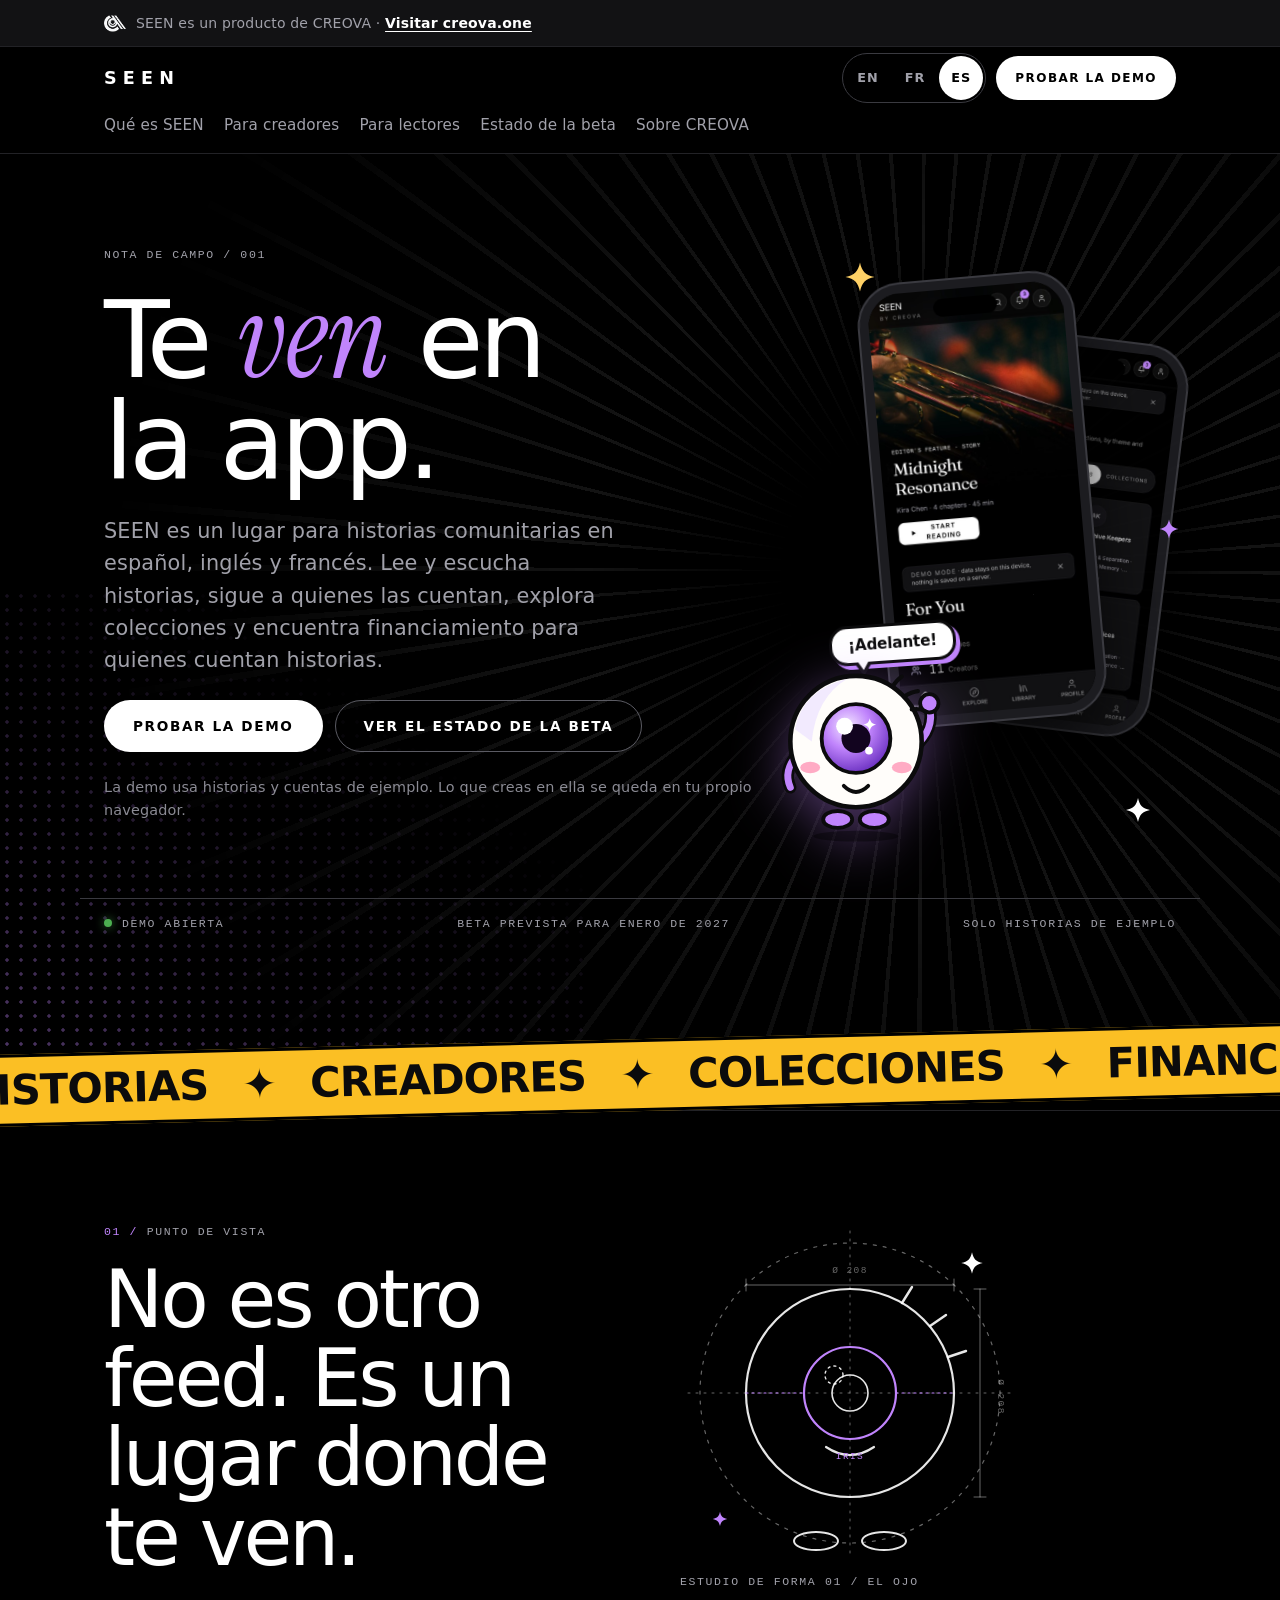
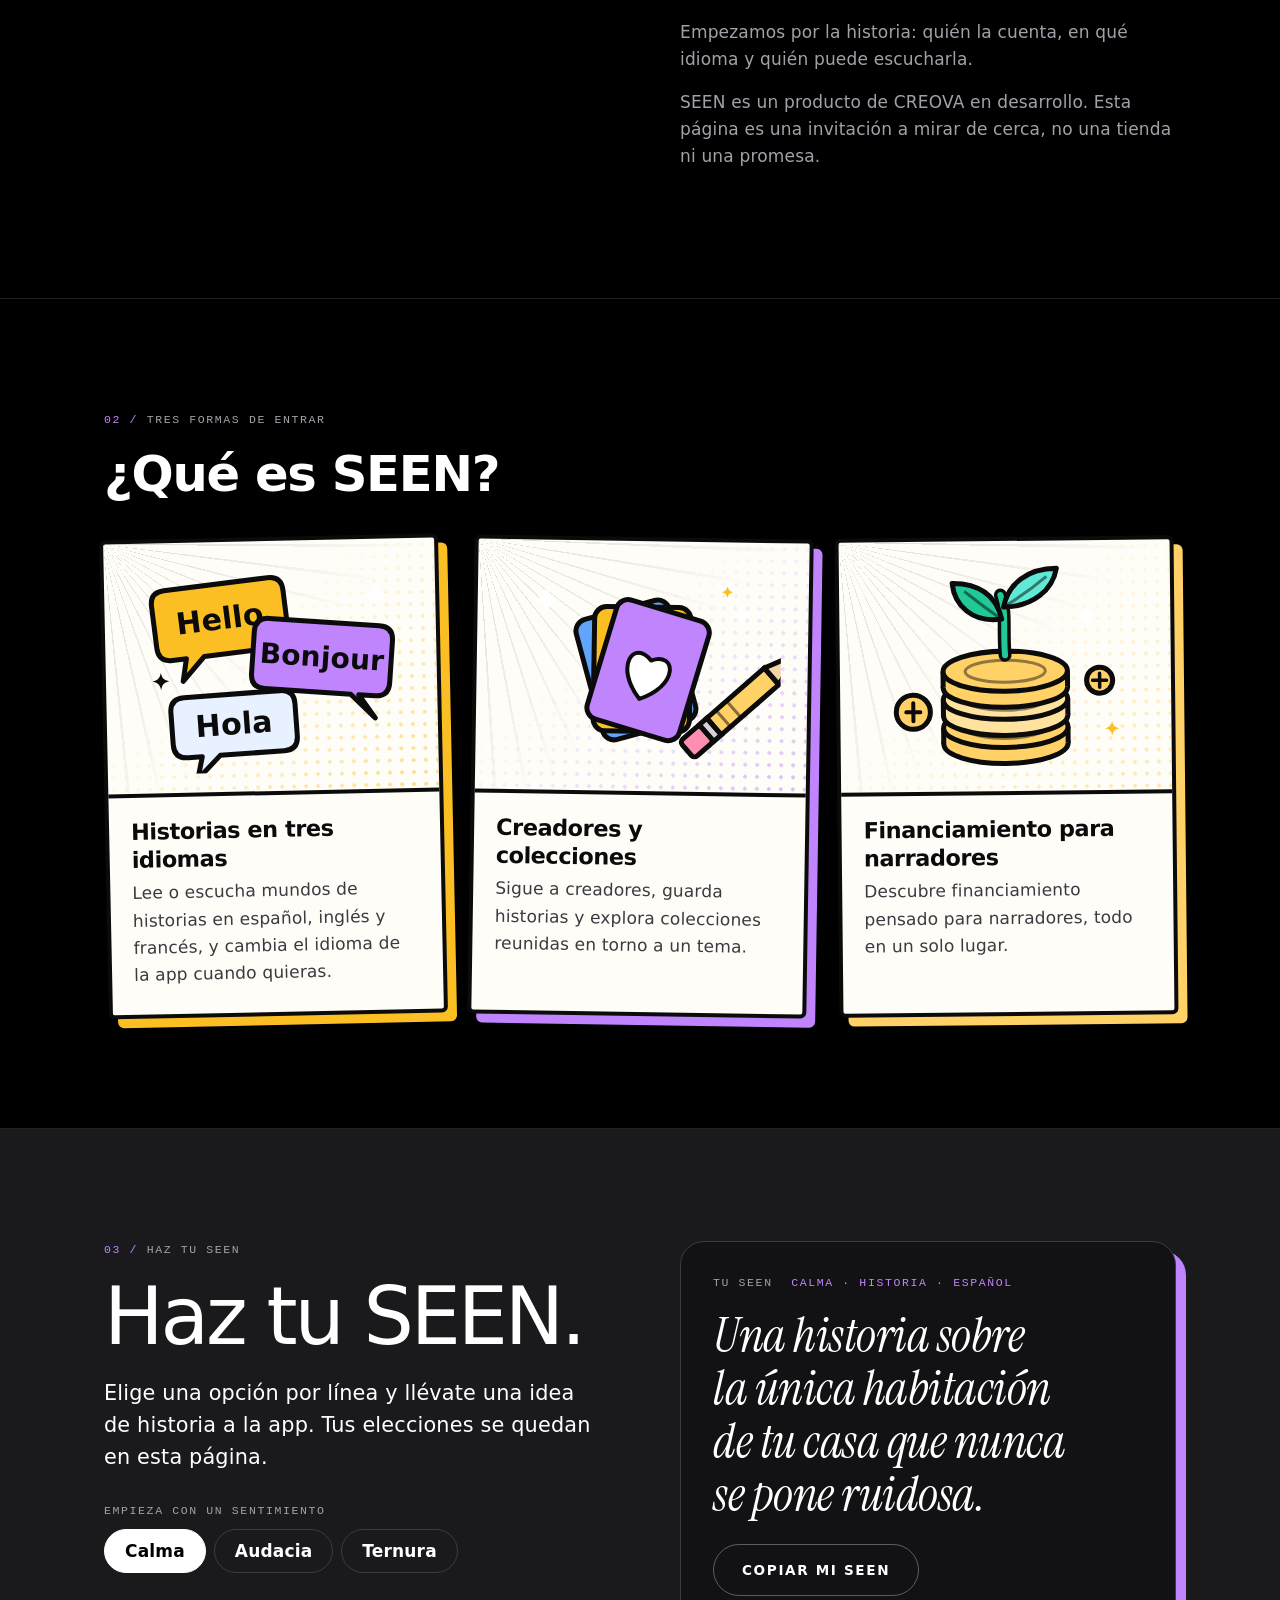
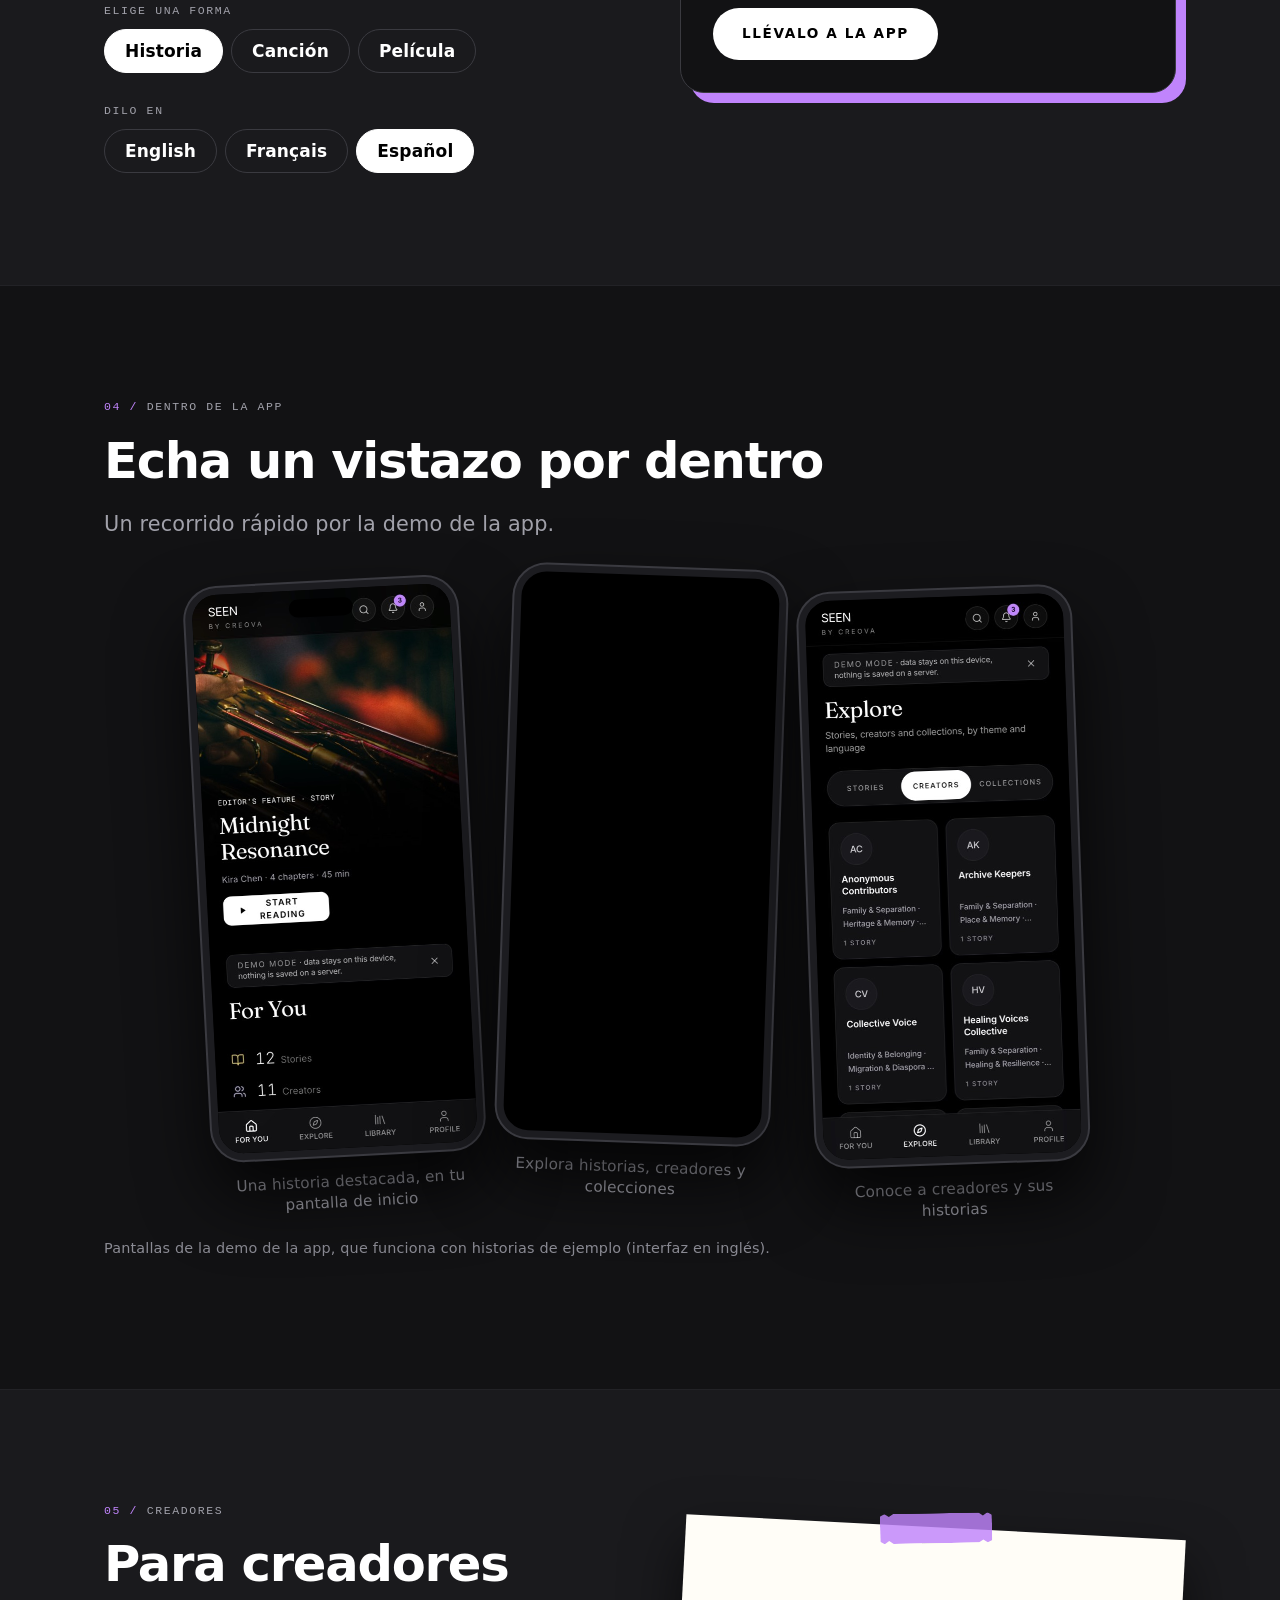
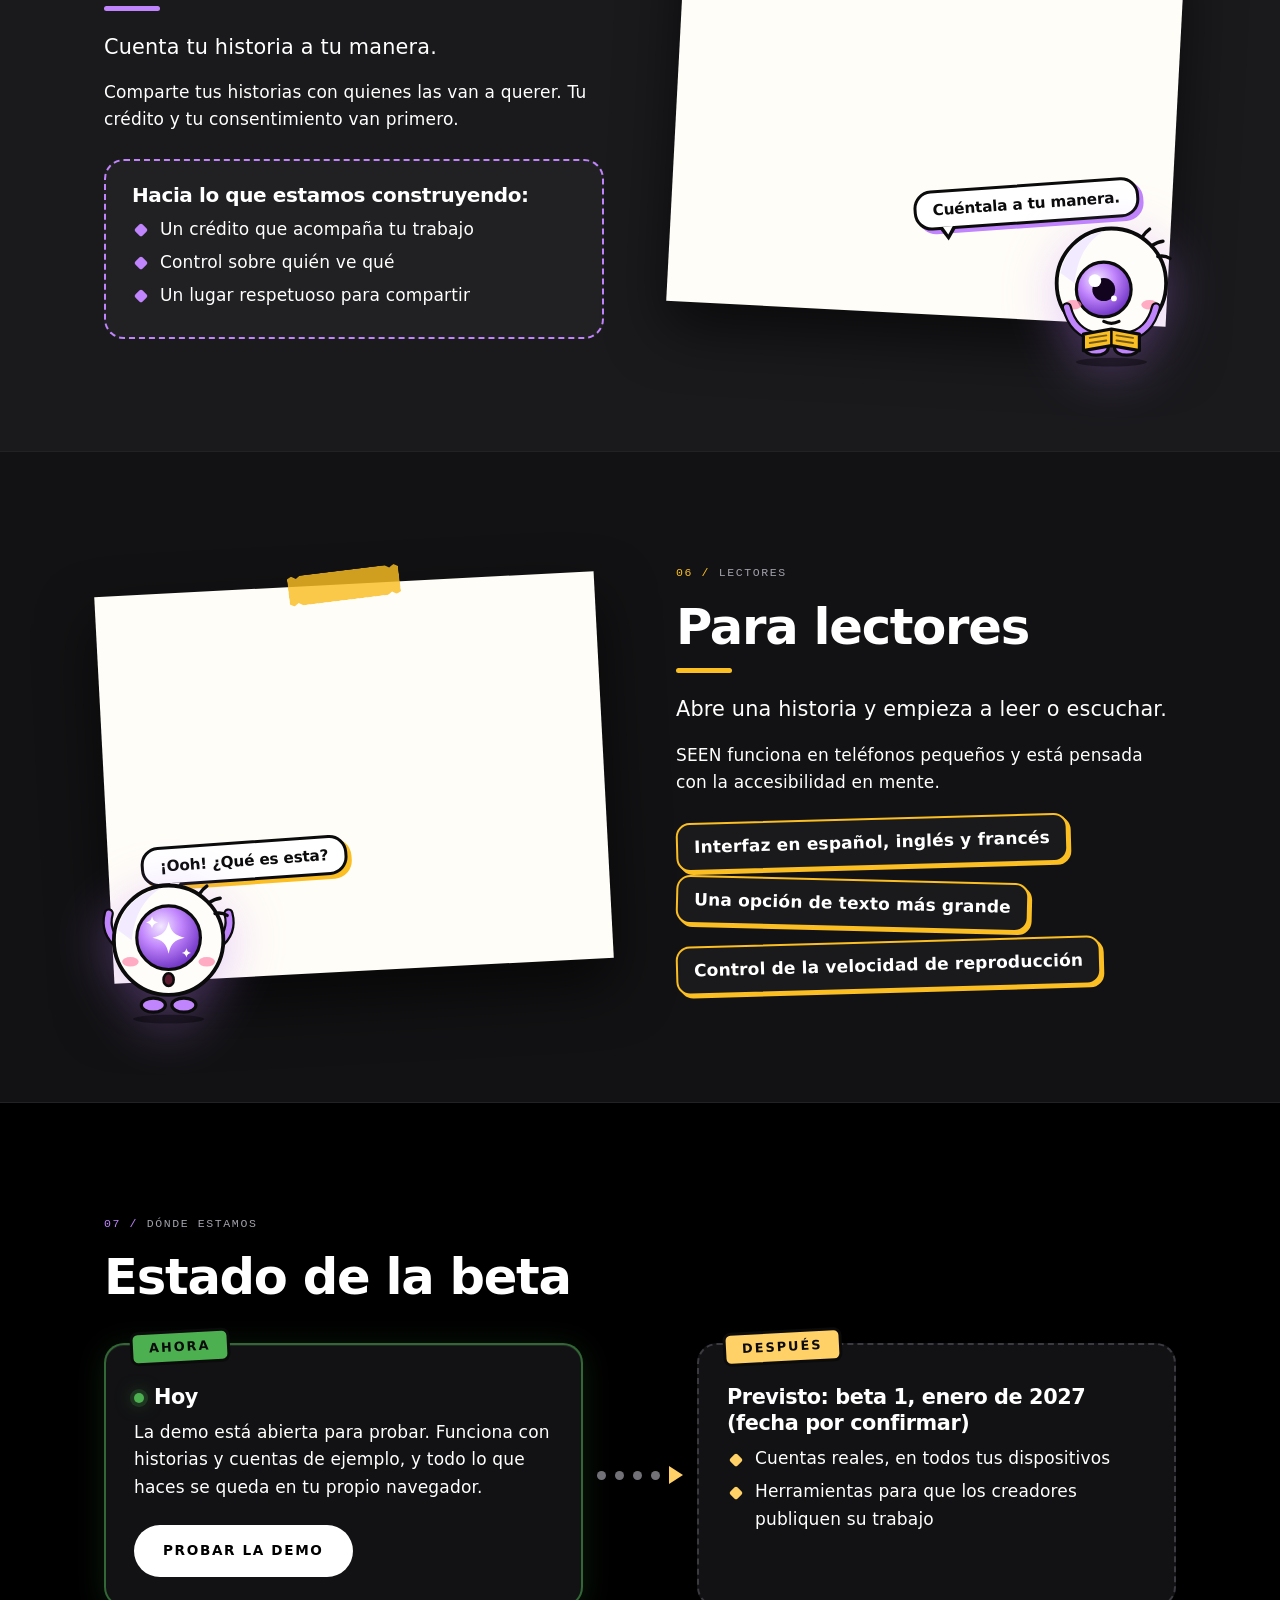
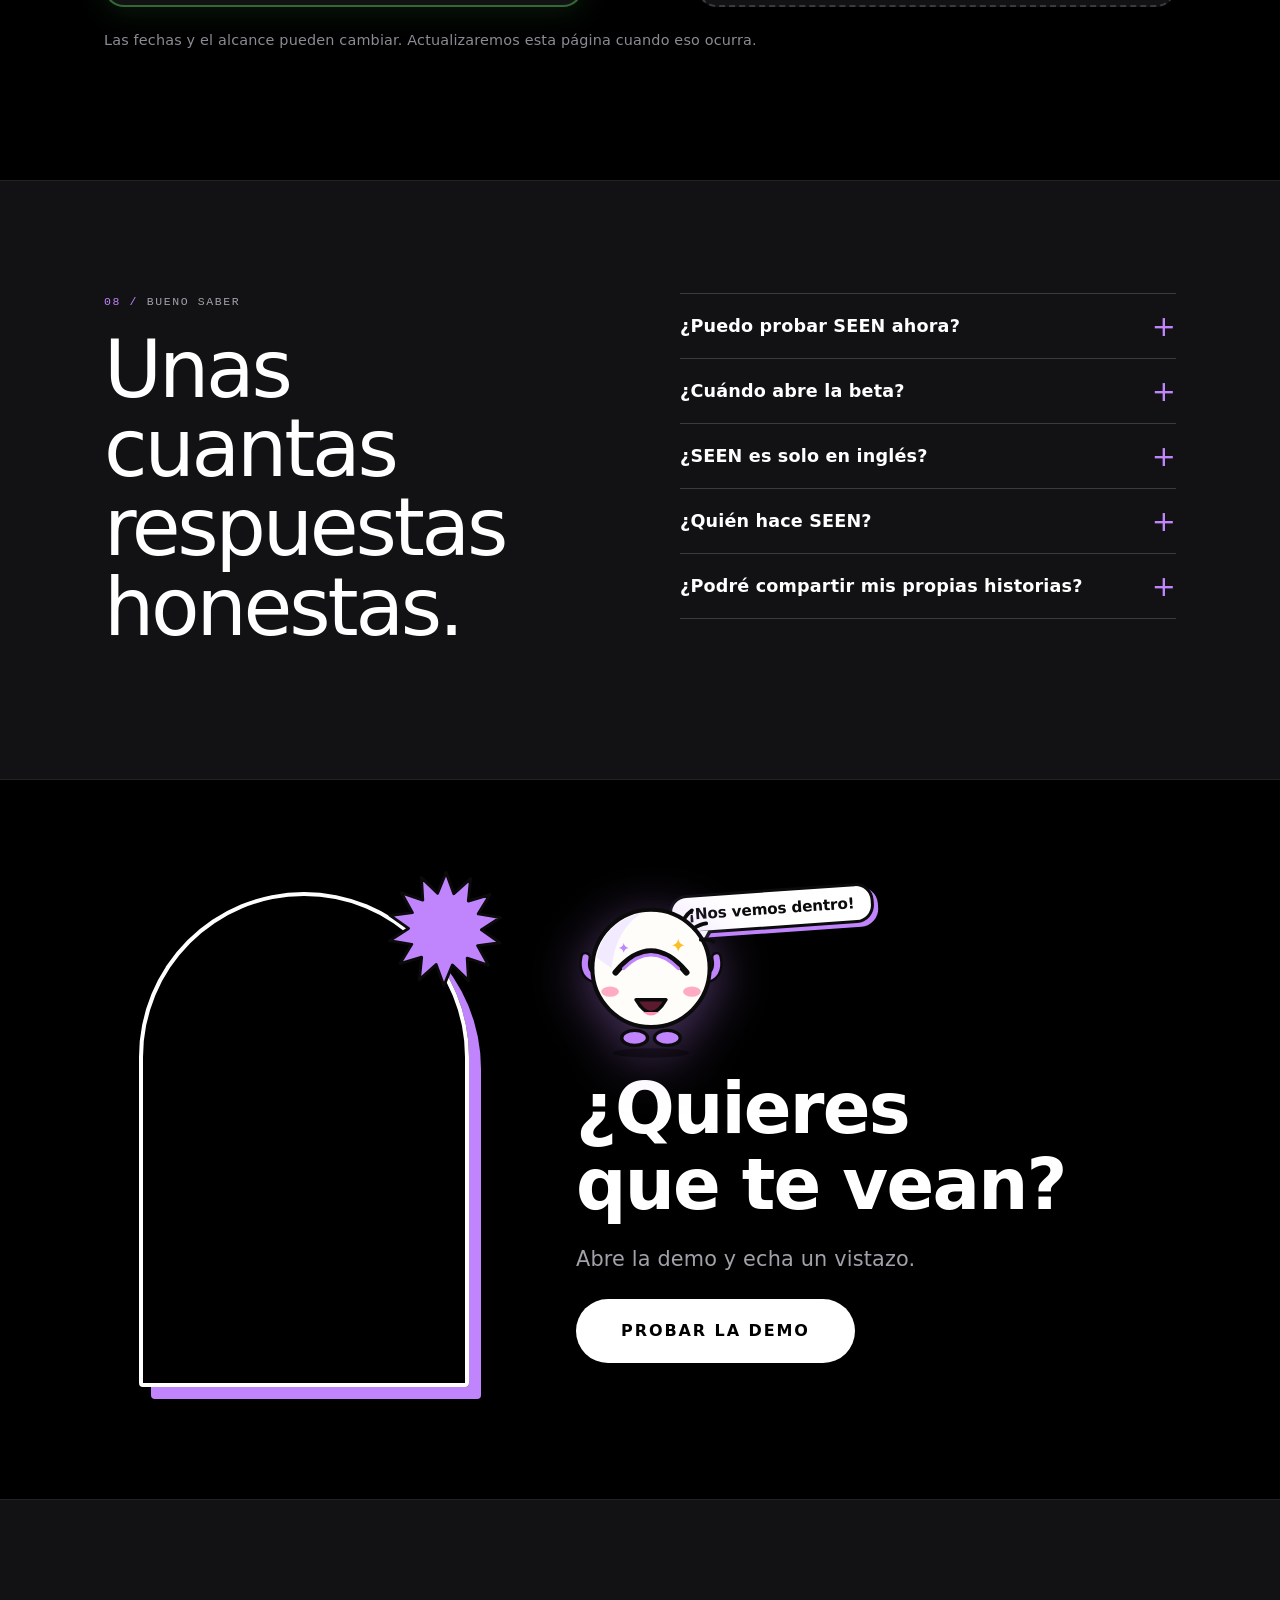
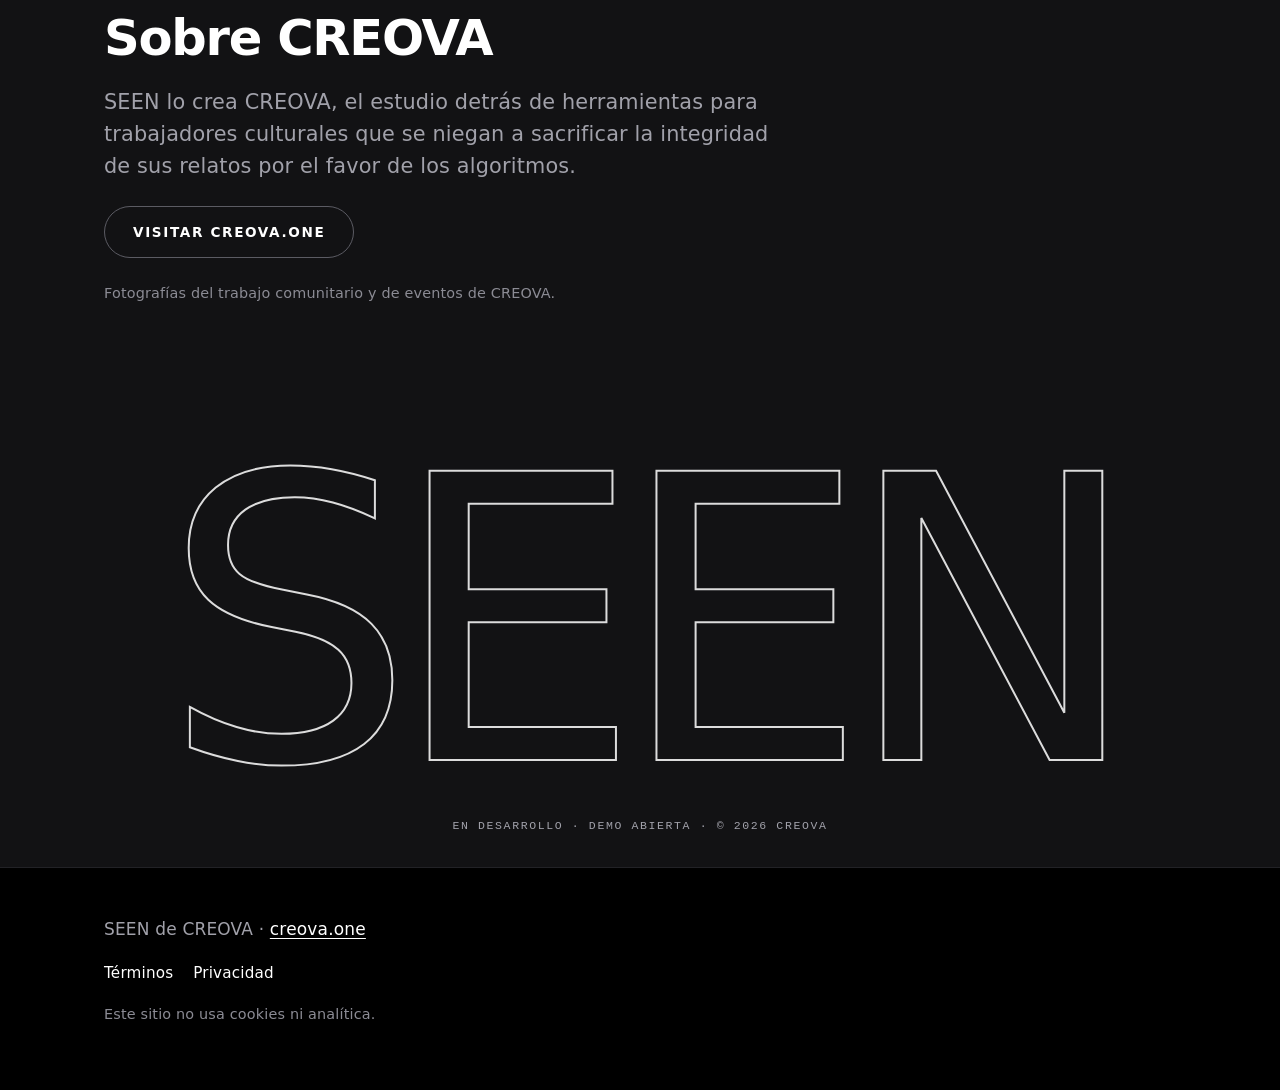
==== commit de6a13ef: "Publish SEEN website" ====
--- a/es/index.html
+++ b/es/index.html
@@ -3,7 +3,7 @@
   <head>
     <meta charset="UTF-8" />
     <meta name="viewport" content="width=device-width, initial-scale=1" />
-    <meta http-equiv="Content-Security-Policy" content="default-src 'none'; style-src 'self'; font-src 'self'; img-src 'self' data:; base-uri 'self'; form-action 'none'" />
+    <meta http-equiv="Content-Security-Policy" content="default-src 'none'; script-src 'self'; style-src 'self'; font-src 'self'; img-src 'self' data:; base-uri 'self'; form-action 'none'" />
     <meta name="referrer" content="strict-origin-when-cross-origin" />
     <title>SEEN: Te ven en la app</title>
     <meta name="description" content="SEEN es un lugar para historias comunitarias en español, inglés y francés. Lee y escucha historias, sigue a sus creadores, explora colecciones y encuentra financiamiento para quienes cuentan historias." />
@@ -25,6 +25,7 @@
     <meta property="og:url" content="https://seen.creova.one/es/" />
     <link rel="preload" href="../fonts/instrument-serif-latin-400-italic.woff2" as="font" type="font/woff2" crossorigin />
     <link rel="stylesheet" href="../styles.css" />
+    <script src="../site.js" defer></script>
   </head>
   <body>
     <a class="skip" href="#main">Saltar al contenido</a>
@@ -57,9 +58,10 @@
 
     <main id="main">
       <section class="band band--black hero" aria-labelledby="hero-title">
+        <div class="focus-lines" aria-hidden="true"></div>
         <div class="wrap hero-grid">
           <div class="hero-copy">
-            <p class="eyebrow">SEEN de CREOVA</p>
+            <p class="mono field">Nota de campo / 001</p>
             <h1 id="hero-title">Te <em>ven</em> en la app.</h1>
             <p class="lead">SEEN es un lugar para historias comunitarias en español, inglés y francés. Lee y escucha historias, sigue a quienes las cuentan, explora colecciones y encuentra financiamiento para quienes cuentan historias.</p>
             <p class="actions">
@@ -68,80 +70,273 @@
             </p>
             <p class="note">La demo usa historias y cuentas de ejemplo. Lo que creas en ella se queda en tu propio navegador.</p>
           </div>
-          <figure class="hero-figure">
-            <div class="rings" aria-hidden="true"></div>
-            <img src="../img/hero-portrait.jpg" alt="Dos personas posan juntas en un retrato de estudio ante un fondo claro, ambas sonriendo a la cámara." width="533" height="800" decoding="async" />
-          </figure>
-        </div>
-      </section>
-
-      <section class="band tagline-band" aria-label="SEEN de CREOVA">
-        <div class="wrap"><p class="tagline">Donde viven las historias, donde respira la cultura.</p></div>
+          <div class="hero-stage">
+            <div class="phone phone--back"><img src="../img/app-creators.jpg" alt="Pantalla Explore de la app SEEN, pestaña Creators, en inglés: tarjetas de creadores con iniciales y número de historias." width="508" height="1100" decoding="async" /></div>
+            <div class="phone phone--front"><img src="../img/app-home.jpg" alt="Pantalla For You de la app SEEN, en inglés: una historia destacada, Midnight Resonance de Kira Chen, con un botón Start reading." width="508" height="1100" decoding="async" /></div>
+            <div class="hero-mascot"><p class="bubble bubble--hero" aria-hidden="true">¡Adelante!</p><svg class="mascot mascot--hello" viewBox="0 0 220 244" aria-hidden="true" focusable="false" xmlns="http://www.w3.org/2000/svg"><defs><radialGradient id="iris1" cx="38%" cy="32%" r="78%"><stop offset="0" stop-color="#f3e8ff"/><stop offset=".42" stop-color="#c084fc"/><stop offset="1" stop-color="#5b21b6"/></radialGradient></defs>
+    <ellipse cx="110" cy="236" rx="56" ry="7" fill="#000" opacity=".4"/>
+    <ellipse cx="86" cy="214" rx="19" ry="11" fill="#c084fc" stroke="#0b0b0c" stroke-width="5"/>
+    <ellipse cx="134" cy="214" rx="19" ry="11" fill="#c084fc" stroke="#0b0b0c" stroke-width="5"/>
+    <path class="wave" d="M186 120 Q214 96 206 66" fill="none" stroke="#0b0b0c" stroke-width="16" stroke-linecap="round"/><path class="wave" d="M186 120 Q214 96 206 66" fill="none" stroke="#c084fc" stroke-width="9" stroke-linecap="round"/><circle class="wave" cx="206" cy="62" r="12" fill="#c084fc" stroke="#0b0b0c" stroke-width="5"/><path d="M34 128 Q14 150 24 172" fill="none" stroke="#0b0b0c" stroke-width="16" stroke-linecap="round"/><path d="M34 128 Q14 150 24 172" fill="none" stroke="#c084fc" stroke-width="9" stroke-linecap="round"/>
+    <circle cx="110" cy="112" r="86" fill="#fffdfa" stroke="#0b0b0c" stroke-width="6"/>
+    <path d="M30 96 Q40 44 98 30 Q58 54 52 112 Z" fill="#efe7ff" opacity=".8"/>
+    <g class="iris"><circle cx="110" cy="108" r="45" fill="url(#iris1)" stroke="#0b0b0c" stroke-width="5"/><circle cx="110" cy="108" r="19" fill="#12041f"/><circle cx="95" cy="92" r="11" fill="#fff"/><circle cx="127" cy="124" r="5" fill="#fff"/><path transform="translate(128 90) rotate(0) scale(0.7)" fill="#fff" d="M0 -12 C1.6 -4.5 4.5 -1.6 12 0 C4.5 1.6 1.6 4.5 0 12 C-1.6 4.5 -4.5 1.6 -12 0 C-4.5 -1.6 -1.6 -4.5 0 -12Z"/></g>
+    <ellipse cx="50" cy="146" rx="13" ry="7.5" fill="#ff8fb1" opacity=".75"/>
+    <ellipse cx="170" cy="146" rx="13" ry="7.5" fill="#ff8fb1" opacity=".75"/>
+    <path d="M158 40 q6 -9 12 -13 M173 53 q10 -6 18 -7 M183 70 q11 -2 19 3" fill="none" stroke="#0b0b0c" stroke-width="5.5" stroke-linecap="round"/>
+    <path d="M94 170 Q110 186 126 170" fill="none" stroke="#0b0b0c" stroke-width="5" stroke-linecap="round"/>
+    
+    </svg></div>
+            <svg class="spark spark--a" viewBox="-14 -14 28 28" width="34" height="34" aria-hidden="true" focusable="false"><path transform="translate(0 0) rotate(0) scale(1)" fill="#ffd166" d="M0 -12 C1.6 -4.5 4.5 -1.6 12 0 C4.5 1.6 1.6 4.5 0 12 C-1.6 4.5 -4.5 1.6 -12 0 C-4.5 -1.6 -1.6 -4.5 0 -12Z"/></svg><svg class="spark spark--b" viewBox="-14 -14 28 28" width="22" height="22" aria-hidden="true" focusable="false"><path transform="translate(0 0) rotate(0) scale(1)" fill="#c084fc" d="M0 -12 C1.6 -4.5 4.5 -1.6 12 0 C4.5 1.6 1.6 4.5 0 12 C-1.6 4.5 -4.5 1.6 -12 0 C-4.5 -1.6 -1.6 -4.5 0 -12Z"/></svg><svg class="spark spark--c" viewBox="-14 -14 28 28" width="28" height="28" aria-hidden="true" focusable="false"><path transform="translate(0 0) rotate(0) scale(1)" fill="#fff" d="M0 -12 C1.6 -4.5 4.5 -1.6 12 0 C4.5 1.6 1.6 4.5 0 12 C-1.6 4.5 -4.5 1.6 -12 0 C-4.5 -1.6 -1.6 -4.5 0 -12Z"/></svg>
+          </div>
+        </div>
+        <ul class="wrap statusbar mono"><li>Demo abierta</li><li>Beta prevista para enero de 2027</li><li>Solo historias de ejemplo</li></ul>
+      </section>
+
+      <div class="marquee" aria-hidden="true"><div class="marquee-track"><div class="marquee-group"><span>Historias</span><span>Creadores</span><span>Colecciones</span><span>Financiamiento</span><span>English</span><span>Français</span><span>Español</span></div><div class="marquee-group"><span>Historias</span><span>Creadores</span><span>Colecciones</span><span>Financiamiento</span><span>English</span><span>Français</span><span>Español</span></div></div></div>
+
+      <section class="band band--black idea" aria-labelledby="idea-title">
+        <div class="wrap idea-grid">
+          <div>
+            <p class="kicker mono">Punto de vista</p>
+            <h2 id="idea-title" class="display">No es otro feed. Es un lugar donde te ven.</h2>
+          </div>
+          <div class="idea-side">
+            <figure class="study"><svg class="study-art" viewBox="0 0 340 340" aria-hidden="true" focusable="false" xmlns="http://www.w3.org/2000/svg"><g fill="none" stroke-linecap="round">
+      <circle cx="170" cy="170" r="150" stroke="rgba(255,255,255,.4)" stroke-width="1.2" stroke-dasharray="3 7"/>
+      <path d="M170 8 V332 M8 170 H332" stroke="rgba(255,255,255,.4)" stroke-width="1" stroke-dasharray="2 6"/>
+      <circle cx="170" cy="170" r="104" stroke="rgba(255,255,255,.9)" stroke-width="2.2"/>
+      <circle cx="170" cy="170" r="46" stroke="#c084fc" stroke-width="2.2"/>
+      <circle cx="170" cy="170" r="18" stroke="rgba(255,255,255,.9)" stroke-width="1.6"/>
+      <circle cx="154" cy="152" r="9" stroke="rgba(255,255,255,.9)" stroke-width="1.4" stroke-dasharray="2 4"/>
+      <path d="M222 80 L232 64 M250 103 L266 92 M268 134 L286 128" stroke="rgba(255,255,255,.9)" stroke-width="2.4"/>
+      <path d="M146 224 q24 16 48 0" stroke="rgba(255,255,255,.9)" stroke-width="2.2"/>
+      <ellipse cx="136" cy="318" rx="22" ry="9" stroke="rgba(255,255,255,.9)" stroke-width="2"/><ellipse cx="204" cy="318" rx="22" ry="9" stroke="rgba(255,255,255,.9)" stroke-width="2"/>
+      <path d="M66 170 H124 M216 170 H274" stroke="#c084fc" stroke-width="1.2" stroke-dasharray="2 4"/>
+      <path d="M66 62 H274" stroke="rgba(255,255,255,.4)" stroke-width="1"/><path d="M66 56 V68 M274 56 V68" stroke="rgba(255,255,255,.4)" stroke-width="1"/>
+      <path d="M300 66 V274" stroke="rgba(255,255,255,.4)" stroke-width="1"/><path d="M294 66 H306 M294 274 H306" stroke="rgba(255,255,255,.4)" stroke-width="1"/>
+    </g>
+    <g fill="rgba(255,255,255,.9)" font-size="9.5" letter-spacing="1.4" class="mono-svg">
+      <text x="170" y="50" text-anchor="middle" fill="rgba(255,255,255,.4)">&#216; 208</text>
+      <text x="318" y="174" text-anchor="middle" fill="rgba(255,255,255,.4)" transform="rotate(90 318 174)">&#216; 208</text>
+      <text x="170" y="236" text-anchor="middle" fill="#c084fc">IRIS</text>
+      
+    </g>
+    <path transform="translate(292 40) rotate(0) scale(0.9)" fill="#fff" d="M0 -12 C1.6 -4.5 4.5 -1.6 12 0 C4.5 1.6 1.6 4.5 0 12 C-1.6 4.5 -4.5 1.6 -12 0 C-4.5 -1.6 -1.6 -4.5 0 -12Z"/><path transform="translate(40 296) rotate(0) scale(0.6)" fill="#c084fc" d="M0 -12 C1.6 -4.5 4.5 -1.6 12 0 C4.5 1.6 1.6 4.5 0 12 C-1.6 4.5 -4.5 1.6 -12 0 C-4.5 -1.6 -1.6 -4.5 0 -12Z"/></svg><figcaption class="mono">Estudio de forma 01 / El ojo</figcaption></figure>
+            <p>Empezamos por la historia: quién la cuenta, en qué idioma y quién puede escucharla.</p>
+            <p>SEEN es un producto de CREOVA en desarrollo. Esta página es una invitación a mirar de cerca, no una tienda ni una promesa.</p>
+          </div>
+        </div>
       </section>
 
       <section id="what" class="band band--black" aria-labelledby="what-title">
         <div class="wrap">
+          <p class="kicker mono">Tres formas de entrar</p>
           <h2 id="what-title">¿Qué es SEEN?</h2>
-          <div class="cards">
-            <article class="card"><h3>Historias en tres idiomas</h3><p>Lee o escucha mundos de historias en español, inglés y francés, y cambia el idioma de la app cuando quieras.</p></article>
-            <article class="card"><h3>Creadores y colecciones</h3><p>Sigue a creadores, guarda historias y explora colecciones reunidas en torno a un tema.</p></article>
-            <article class="card"><h3>Financiamiento para narradores</h3><p>Consulta programas de financiamiento canadienses para narradores, cada uno enlazado a la página oficial de la entidad, y lleva el control de tus solicitudes.</p></article>
-          </div>
+          <div class="panels">
+            <article class="mpanel mpanel--story">
+              <div class="paper"><div class="tone" aria-hidden="true"></div><svg class="spot spot--lang" viewBox="0 0 260 210" aria-hidden="true" focusable="false" xmlns="http://www.w3.org/2000/svg"><g transform="rotate(-6 80 57)"><path d="M28 22 H132 Q146 22 146 36 V78 Q146 92 132 92 H60 L36 114 L42 92 H28 Q14 92 14 78 V36 Q14 22 28 22 Z" fill="#fbbf24" stroke="#0b0b0c" stroke-width="5" stroke-linejoin="round"/><text x="80" y="67.2" text-anchor="middle" font-size="30" font-weight="800" fill="#0b0b0c" class="spot-text">Hello</text></g><g transform="rotate(5 181 97)"><path d="M126 62 H236 Q250 62 250 76 V118 Q250 132 236 132 H220 L238 154 L212 132 H126 Q112 132 112 118 V76 Q112 62 126 62 Z" fill="#c084fc" stroke="#0b0b0c" stroke-width="5" stroke-linejoin="round"/><text x="181" y="106.52" text-anchor="middle" font-size="28" font-weight="800" fill="#0b0b0c" class="spot-text">Bonjour</text></g><g transform="rotate(-3 92 162)"><path d="M44 132 H140 Q154 132 154 146 V178 Q154 192 140 192 H76 L52 214 L58 192 H44 Q30 192 30 178 V146 Q30 132 44 132 Z" fill="#e8f1ff" stroke="#0b0b0c" stroke-width="5" stroke-linejoin="round"/><text x="92" y="172.2" text-anchor="middle" font-size="30" font-weight="800" fill="#0b0b0c" class="spot-text">Hola</text></g>
+       <path transform="translate(236 36) rotate(0) scale(1.1)" fill="#fff" d="M0 -12 C1.6 -4.5 4.5 -1.6 12 0 C4.5 1.6 1.6 4.5 0 12 C-1.6 4.5 -4.5 1.6 -12 0 C-4.5 -1.6 -1.6 -4.5 0 -12Z"/><path transform="translate(20 118) rotate(0) scale(0.7)" fill="#0b0b0c" d="M0 -12 C1.6 -4.5 4.5 -1.6 12 0 C4.5 1.6 1.6 4.5 0 12 C-1.6 4.5 -4.5 1.6 -12 0 C-4.5 -1.6 -1.6 -4.5 0 -12Z"/></svg></div>
+              <div class="caption"><h3>Historias en tres idiomas</h3><p>Lee o escucha mundos de historias en español, inglés y francés, y cambia el idioma de la app cuando quieras.</p></div>
+            </article>
+            <article class="mpanel mpanel--creator">
+              <div class="paper"><div class="tone" aria-hidden="true"></div><svg class="spot spot--create" viewBox="0 0 260 210" aria-hidden="true" focusable="false" xmlns="http://www.w3.org/2000/svg"><g transform="rotate(-16 130 130)"><rect x="82" y="46" width="96" height="124" rx="12" fill="#60a5fa" stroke="#0b0b0c" stroke-width="5"/><circle cx="130" cy="92" r="14" fill="#fff" stroke="#0b0b0c" stroke-width="4"/><path d="M102 150 Q130 116 158 150" fill="#fff" stroke="#0b0b0c" stroke-width="4"/></g>
+       <g transform="rotate(0 130 130)"><rect x="82" y="46" width="96" height="124" rx="12" fill="#fbbf24" stroke="#0b0b0c" stroke-width="5"/><path d="M130 76 l8 18 20 2 -15 13 5 20 -18 -10 -18 10 5 -20 -15 -13 20 -2 Z" fill="#fff" stroke="#0b0b0c" stroke-width="4" stroke-linejoin="round"/></g>
+       <g transform="rotate(16 130 130)"><rect x="82" y="46" width="96" height="124" rx="12" fill="#c084fc" stroke="#0b0b0c" stroke-width="5"/><path d="M130 138 C96 114 108 82 130 98 C152 82 164 114 130 138 Z" fill="#fff" stroke="#0b0b0c" stroke-width="4" stroke-linejoin="round"/></g>
+       <g transform="translate(176 188) rotate(-42)"><rect x="0" y="-11" width="26" height="22" rx="4" fill="#ff8fb1" stroke="#0b0b0c" stroke-width="5"/><rect x="26" y="-11" width="10" height="22" fill="#d4d4d8" stroke="#0b0b0c" stroke-width="5"/><rect x="36" y="-11" width="76" height="22" fill="#ffd166" stroke="#0b0b0c" stroke-width="5"/><path d="M48 -11 V11 M62 -11 V11" stroke="#0b0b0c" stroke-width="3" opacity=".5"/><path d="M112 -11 L146 0 L112 11 Z" fill="#f3d6a5" stroke="#0b0b0c" stroke-width="5" stroke-linejoin="round"/><path d="M134 -4 L146 0 L134 4 Z" fill="#0b0b0c"/></g>
+       <path transform="translate(34 40) rotate(0) scale(1.1)" fill="#fff" d="M0 -12 C1.6 -4.5 4.5 -1.6 12 0 C4.5 1.6 1.6 4.5 0 12 C-1.6 4.5 -4.5 1.6 -12 0 C-4.5 -1.6 -1.6 -4.5 0 -12Z"/><path transform="translate(228 54) rotate(0) scale(0.8)" fill="#fff" d="M0 -12 C1.6 -4.5 4.5 -1.6 12 0 C4.5 1.6 1.6 4.5 0 12 C-1.6 4.5 -4.5 1.6 -12 0 C-4.5 -1.6 -1.6 -4.5 0 -12Z"/><path transform="translate(214 30) rotate(0) scale(0.5)" fill="#fbbf24" d="M0 -12 C1.6 -4.5 4.5 -1.6 12 0 C4.5 1.6 1.6 4.5 0 12 C-1.6 4.5 -4.5 1.6 -12 0 C-4.5 -1.6 -1.6 -4.5 0 -12Z"/></svg></div>
+              <div class="caption"><h3>Creadores y colecciones</h3><p>Sigue a creadores, guarda historias y explora colecciones reunidas en torno a un tema.</p></div>
+            </article>
+            <article class="mpanel mpanel--funding">
+              <div class="paper"><div class="tone" aria-hidden="true"></div><svg class="spot spot--fund" viewBox="0 0 260 210" aria-hidden="true" focusable="false" xmlns="http://www.w3.org/2000/svg"><ellipse cx="130" cy="182" rx="62" ry="20" fill="#ffd166" stroke="#0b0b0c" stroke-width="5"/><rect x="68" y="166" width="124" height="16" fill="#ffd166"/><path d="M68 166 V182 M192 166 V182" stroke="#0b0b0c" stroke-width="5"/><ellipse cx="130" cy="166" rx="62" ry="20" fill="#ffd166" stroke="#0b0b0c" stroke-width="5"/><ellipse cx="130" cy="166" rx="40" ry="11" fill="none" stroke="#0b0b0c" stroke-width="3" opacity=".45"/><ellipse cx="130" cy="154" rx="62" ry="20" fill="#ffe29e" stroke="#0b0b0c" stroke-width="5"/><rect x="68" y="138" width="124" height="16" fill="#ffe29e"/><path d="M68 138 V154 M192 138 V154" stroke="#0b0b0c" stroke-width="5"/><ellipse cx="130" cy="138" rx="62" ry="20" fill="#ffe29e" stroke="#0b0b0c" stroke-width="5"/><ellipse cx="130" cy="138" rx="40" ry="11" fill="none" stroke="#0b0b0c" stroke-width="3" opacity=".45"/><ellipse cx="130" cy="126" rx="62" ry="20" fill="#ffd166" stroke="#0b0b0c" stroke-width="5"/><rect x="68" y="110" width="124" height="16" fill="#ffd166"/><path d="M68 110 V126 M192 110 V126" stroke="#0b0b0c" stroke-width="5"/><ellipse cx="130" cy="110" rx="62" ry="20" fill="#ffd166" stroke="#0b0b0c" stroke-width="5"/><ellipse cx="130" cy="110" rx="40" ry="11" fill="none" stroke="#0b0b0c" stroke-width="3" opacity=".45"/>
+     <path d="M130 94 C128 68 132 52 126 34" fill="none" stroke="#0b0b0c" stroke-width="13" stroke-linecap="round"/><path d="M130 94 C128 68 132 52 126 34" fill="none" stroke="#20c997" stroke-width="6" stroke-linecap="round"/>
+     <path d="M127 58 C98 62 80 44 78 22 C104 22 122 34 127 58 Z" fill="#20c997" stroke="#0b0b0c" stroke-width="5" stroke-linejoin="round"/><path d="M129 46 C158 46 178 30 182 8 C154 8 134 22 129 46 Z" fill="#5eead4" stroke="#0b0b0c" stroke-width="5" stroke-linejoin="round"/>
+     <path d="M127 58 C112 48 100 38 90 30 M129 46 C146 36 160 26 172 16" stroke="#0b0b0c" stroke-width="3" fill="none" opacity=".5"/>
+     <circle cx="38" cy="150" r="17" fill="#ffd166" stroke="#0b0b0c" stroke-width="5"/><path d="M38 141 v18 M31 150 h14" stroke="#0b0b0c" stroke-width="4" stroke-linecap="round"/><circle cx="224" cy="120" r="13" fill="#ffd166" stroke="#0b0b0c" stroke-width="5"/><path d="M224 113 v14 M217 120 h14" stroke="#0b0b0c" stroke-width="3.5" stroke-linecap="round"/>
+     <path transform="translate(212 56) rotate(0) scale(1)" fill="#fff" d="M0 -12 C1.6 -4.5 4.5 -1.6 12 0 C4.5 1.6 1.6 4.5 0 12 C-1.6 4.5 -4.5 1.6 -12 0 C-4.5 -1.6 -1.6 -4.5 0 -12Z"/><path transform="translate(48 70) rotate(0) scale(0.7)" fill="#fff" d="M0 -12 C1.6 -4.5 4.5 -1.6 12 0 C4.5 1.6 1.6 4.5 0 12 C-1.6 4.5 -4.5 1.6 -12 0 C-4.5 -1.6 -1.6 -4.5 0 -12Z"/><path transform="translate(236 168) rotate(0) scale(0.6)" fill="#fbbf24" d="M0 -12 C1.6 -4.5 4.5 -1.6 12 0 C4.5 1.6 1.6 4.5 0 12 C-1.6 4.5 -4.5 1.6 -12 0 C-4.5 -1.6 -1.6 -4.5 0 -12Z"/></svg></div>
+              <div class="caption"><h3>Financiamiento para narradores</h3><p>Descubre financiamiento pensado para narradores, todo en un solo lugar.</p></div>
+            </article>
+          </div>
+        </div>
+      </section>
+
+      <section id="make" class="band band--elevated make" aria-labelledby="make-title" data-make>
+        <div class="wrap make-grid">
+          <div>
+            <p class="kicker mono">Haz tu SEEN</p>
+            <h2 id="make-title" class="display">Haz tu SEEN.</h2>
+            <p class="lead">Elige una opción por línea y llévate una idea de historia a la app. Tus elecciones se quedan en esta página.</p>
+            <div class="make-controls" data-controls hidden>
+              <fieldset><legend class="mono">Empieza con un sentimiento</legend><div class="opts"><label class="opt"><input type="radio" name="feeling" value="0" checked /><span>Calma</span></label><label class="opt"><input type="radio" name="feeling" value="1" /><span>Audacia</span></label><label class="opt"><input type="radio" name="feeling" value="2" /><span>Ternura</span></label></div></fieldset>
+              <fieldset><legend class="mono">Elige una forma</legend><div class="opts"><label class="opt"><input type="radio" name="form" value="0" checked /><span>Historia</span></label><label class="opt"><input type="radio" name="form" value="1" /><span>Canción</span></label><label class="opt"><input type="radio" name="form" value="2" /><span>Película</span></label></div></fieldset>
+              <fieldset><legend class="mono">Dilo en</legend><div class="opts"><label class="opt"><input type="radio" name="lang" value="0" /><span>English</span></label><label class="opt"><input type="radio" name="lang" value="1" /><span>Français</span></label><label class="opt"><input type="radio" name="lang" value="2" checked /><span>Español</span></label></div></fieldset>
+            </div>
+          </div>
+          <div class="make-card">
+            <p class="mono make-label">Tu SEEN <span data-tags>Calma · Historia · Español</span></p>
+            <p class="seed" data-output lang="es" aria-live="polite">Una historia sobre la única habitación de tu casa que nunca se pone ruidosa.</p>
+            <p class="note" data-fallback>Aquí tienes una para empezar.</p>
+            <p class="actions">
+              <button type="button" class="btn btn-ghost" data-copy data-done="Copiado" hidden>Copiar mi SEEN</button>
+              <a class="btn btn-primary" href="https://seen-sigma-eight.vercel.app" rel="noopener">Llévalo a la app</a>
+            </p>
+          </div>
+        </div>
+        <ul data-seeds hidden><li data-seed="en-0-0" lang="en">A story about the one room in your house that never gets loud.</li><li data-seed="en-0-1" lang="en">A song for the hour just before everyone wakes.</li><li data-seed="en-0-2" lang="en">A film that is only the light moving across one kitchen table.</li><li data-seed="en-1-0" lang="en">A story that begins with you saying the thing out loud.</li><li data-seed="en-1-1" lang="en">A song that takes up the whole street.</li><li data-seed="en-1-2" lang="en">A film whose first shot is the last thing anyone expected.</li><li data-seed="en-2-0" lang="en">A story about someone who remembers your name correctly.</li><li data-seed="en-2-1" lang="en">A song for the person who stayed.</li><li data-seed="en-2-2" lang="en">A film made of hands: cooking, mending, waving goodbye.</li><li data-seed="fr-0-0" lang="fr">Une histoire sur la seule pièce de la maison qui ne devient jamais bruyante.</li><li data-seed="fr-0-1" lang="fr">Une chanson pour l'heure juste avant que tout le monde se réveille.</li><li data-seed="fr-0-2" lang="fr">Un film qui n'est que la lumière qui traverse une table de cuisine.</li><li data-seed="fr-1-0" lang="fr">Une histoire qui commence par vous, qui dites la chose à voix haute.</li><li data-seed="fr-1-1" lang="fr">Une chanson qui prend toute la rue.</li><li data-seed="fr-1-2" lang="fr">Un film dont le premier plan est ce que personne n'attendait.</li><li data-seed="fr-2-0" lang="fr">Une histoire sur quelqu'un qui retient correctement votre nom.</li><li data-seed="fr-2-1" lang="fr">Une chanson pour la personne qui est restée.</li><li data-seed="fr-2-2" lang="fr">Un film fait de mains : qui cuisinent, qui réparent, qui disent au revoir.</li><li data-seed="es-0-0" lang="es">Una historia sobre la única habitación de tu casa que nunca se pone ruidosa.</li><li data-seed="es-0-1" lang="es">Una canción para la hora justo antes de que todos despierten.</li><li data-seed="es-0-2" lang="es">Una película que es solo la luz cruzando una mesa de cocina.</li><li data-seed="es-1-0" lang="es">Una historia que empieza contigo diciendo la cosa en voz alta.</li><li data-seed="es-1-1" lang="es">Una canción que ocupa toda la calle.</li><li data-seed="es-1-2" lang="es">Una película cuyo primer plano es lo que nadie esperaba.</li><li data-seed="es-2-0" lang="es">Una historia sobre alguien que recuerda bien tu nombre.</li><li data-seed="es-2-1" lang="es">Una canción para la persona que se quedó.</li><li data-seed="es-2-2" lang="es">Una película hecha de manos: cocinando, remendando, diciendo adiós.</li></ul>
+      </section>
+
+      <section class="band band--surface tour" aria-labelledby="tour-title">
+        <div class="wrap">
+          <p class="kicker mono">Dentro de la app</p>
+          <h2 id="tour-title">Echa un vistazo por dentro</h2>
+          <p class="lead">Un recorrido rápido por la demo de la app.</p>
+          <div class="shots">
+            <figure class="shot shot--1"><div class="phone "><img src="../img/app-home.jpg" alt="Pantalla For You de la app SEEN, en inglés: una historia destacada, Midnight Resonance de Kira Chen, con un botón Start reading." width="508" height="1100" loading="lazy" decoding="async" /></div><figcaption>Una historia destacada, en tu pantalla de inicio</figcaption></figure>
+            <figure class="shot shot--2"><div class="phone "><img src="../img/app-explore.jpg" alt="Pantalla Explore de la app SEEN, en inglés, con las pestañas Stories, Creators y Collections y una historia destacada." width="508" height="1100" loading="lazy" decoding="async" /></div><figcaption>Explora historias, creadores y colecciones</figcaption></figure>
+            <figure class="shot shot--3"><div class="phone "><img src="../img/app-creators.jpg" alt="Pantalla Explore de la app SEEN, pestaña Creators, en inglés: tarjetas de creadores con iniciales y número de historias." width="508" height="1100" loading="lazy" decoding="async" /></div><figcaption>Conoce a creadores y sus historias</figcaption></figure>
+          </div>
+          <p class="note">Pantallas de la demo de la app, que funciona con historias de ejemplo (interfaz en inglés).</p>
         </div>
       </section>
 
       <section id="creators" class="band band--elevated band--creator" aria-labelledby="creators-title">
         <div class="wrap split">
           <div>
+            <p class="kicker mono">Creadores</p>
             <h2 id="creators-title">Para creadores</h2>
             <p class="lead">Cuenta tu historia a tu manera.</p>
-            <p>Escribe y publica historias con descripciones de imágenes y avisos de contenido, para que más personas puedan participar. Tu crédito y tu consentimiento van primero.</p>
-            <div class="panel panel--accent">
-              <h3>Antes de abrir la beta, estamos trabajando en:</h3>
-              <ul><li>Permisos y créditos para todas las personas que trabajaron en una historia</li><li>Una forma de impugnar un crédito</li><li>Ajustes de privacidad que tú controlas</li><li>Denuncias y retirada de contenido que deba retirarse</li></ul>
+            <p>Comparte tus historias con quienes las van a querer. Tu crédito y tu consentimiento van primero.</p>
+            <div class="quest-card">
+              <h3>Hacia lo que estamos construyendo:</h3>
+              <ul><li>Un crédito que acompaña tu trabajo</li><li>Control sobre quién ve qué</li><li>Un lugar respetuoso para compartir</li></ul>
             </div>
           </div>
-          <figure class="photo"><img src="../img/creators-laptop.jpg" alt="Una mujer se ríe al levantar la vista de su portátil en una sala comunitaria con estanterías de libros al fondo." width="960" height="639" loading="lazy" decoding="async" /></figure>
+          <figure class="polaroid polaroid--a">
+            <span class="tape" aria-hidden="true"></span>
+            <img src="../img/creators-laptop.jpg" alt="Una mujer se ríe al levantar la vista de su portátil en una sala comunitaria con estanterías de libros al fondo." width="960" height="639" loading="lazy" decoding="async" />
+            <div class="figure-mascot"><p class="bubble " aria-hidden="true">Cuéntala a tu manera.</p><svg class="mascot mascot--read" viewBox="0 0 220 244" aria-hidden="true" focusable="false" xmlns="http://www.w3.org/2000/svg"><defs><radialGradient id="iris2" cx="38%" cy="32%" r="78%"><stop offset="0" stop-color="#f3e8ff"/><stop offset=".42" stop-color="#c084fc"/><stop offset="1" stop-color="#5b21b6"/></radialGradient></defs>
+    <ellipse cx="110" cy="236" rx="56" ry="7" fill="#000" opacity=".4"/>
+    <ellipse cx="86" cy="214" rx="19" ry="11" fill="#c084fc" stroke="#0b0b0c" stroke-width="5"/>
+    <ellipse cx="134" cy="214" rx="19" ry="11" fill="#c084fc" stroke="#0b0b0c" stroke-width="5"/>
+    
+    <circle cx="110" cy="112" r="86" fill="#fffdfa" stroke="#0b0b0c" stroke-width="6"/>
+    <path d="M30 96 Q40 44 98 30 Q58 54 52 112 Z" fill="#efe7ff" opacity=".8"/>
+    <g class="iris" transform="translate(-12 14)"><circle cx="110" cy="108" r="43" fill="url(#iris2)" stroke="#0b0b0c" stroke-width="5"/><circle cx="110" cy="108" r="18" fill="#12041f"/><circle cx="96" cy="94" r="10" fill="#fff"/><circle cx="126" cy="122" r="4.5" fill="#fff"/></g>
+    <ellipse cx="50" cy="146" rx="13" ry="7.5" fill="#ff8fb1" opacity=".75"/>
+    <ellipse cx="170" cy="146" rx="13" ry="7.5" fill="#ff8fb1" opacity=".75"/>
+    <path d="M158 40 q6 -9 12 -13 M173 53 q10 -6 18 -7 M183 70 q11 -2 19 3" fill="none" stroke="#0b0b0c" stroke-width="5.5" stroke-linecap="round"/>
+    <path d="M98 172 Q110 178 122 172" fill="none" stroke="#0b0b0c" stroke-width="5" stroke-linecap="round"/>
+    <path d="M40 150 Q50 190 86 196" fill="none" stroke="#0b0b0c" stroke-width="16" stroke-linecap="round"/><path d="M40 150 Q50 190 86 196" fill="none" stroke="#c084fc" stroke-width="9" stroke-linecap="round"/><path d="M180 150 Q170 190 134 196" fill="none" stroke="#0b0b0c" stroke-width="16" stroke-linecap="round"/><path d="M180 150 Q170 190 134 196" fill="none" stroke="#c084fc" stroke-width="9" stroke-linecap="round"/>
+    <g transform="translate(110 198)"><path d="M-44 -6 L0 -14 L44 -6 L44 20 L0 12 L-44 20 Z" fill="#fbbf24" stroke="#0b0b0c" stroke-width="5" stroke-linejoin="round"/><path d="M0 -14 L0 12" stroke="#0b0b0c" stroke-width="4"/><path d="M-34 0 L-8 -4 M-34 8 L-8 4 M8 -4 L34 0 M8 4 L34 8" stroke="#0b0b0c" stroke-width="3" stroke-linecap="round" opacity=".55"/></g></svg></div>
+          </figure>
         </div>
       </section>
 
       <section id="viewers" class="band band--surface band--story" aria-labelledby="viewers-title">
         <div class="wrap split split--flip">
           <div>
+            <p class="kicker mono">Lectores</p>
             <h2 id="viewers-title">Para lectores</h2>
             <p class="lead">Abre una historia y empieza a leer o escuchar.</p>
             <p>SEEN funciona en teléfonos pequeños y está pensada con la accesibilidad en mente.</p>
-            <ul><li>Interfaz en español, inglés y francés</li><li>Una opción de texto más grande</li><li>Control de la velocidad de reproducción</li><li>Herramientas para denunciar algo que no está bien</li></ul>
-          </div>
-          <figure class="photo"><img src="../img/viewers-chess.jpg" alt="Dos personas conversan junto a un tablero de ajedrez en una sala comunitaria con estanterías llenas de libros." width="960" height="639" loading="lazy" decoding="async" /></figure>
+            <ul class="chips"><li>Interfaz en español, inglés y francés</li><li>Una opción de texto más grande</li><li>Control de la velocidad de reproducción</li></ul>
+          </div>
+          <figure class="polaroid polaroid--b">
+            <span class="tape" aria-hidden="true"></span>
+            <img src="../img/viewers-chess.jpg" alt="Dos personas conversan junto a un tablero de ajedrez en una sala comunitaria con estanterías llenas de libros." width="960" height="639" loading="lazy" decoding="async" />
+            <div class="figure-mascot figure-mascot--left"><p class="bubble " aria-hidden="true">¡Ooh! ¿Qué es esta?</p><svg class="mascot mascot--wow" viewBox="0 0 220 244" aria-hidden="true" focusable="false" xmlns="http://www.w3.org/2000/svg"><defs><radialGradient id="iris3" cx="38%" cy="32%" r="78%"><stop offset="0" stop-color="#f3e8ff"/><stop offset=".42" stop-color="#c084fc"/><stop offset="1" stop-color="#5b21b6"/></radialGradient></defs>
+    <ellipse cx="110" cy="236" rx="56" ry="7" fill="#000" opacity=".4"/>
+    <ellipse cx="86" cy="214" rx="19" ry="11" fill="#c084fc" stroke="#0b0b0c" stroke-width="5"/>
+    <ellipse cx="134" cy="214" rx="19" ry="11" fill="#c084fc" stroke="#0b0b0c" stroke-width="5"/>
+    <path d="M34 120 Q8 100 16 70" fill="none" stroke="#0b0b0c" stroke-width="16" stroke-linecap="round"/><path d="M34 120 Q8 100 16 70" fill="none" stroke="#c084fc" stroke-width="9" stroke-linecap="round"/><path d="M186 120 Q212 100 204 70" fill="none" stroke="#0b0b0c" stroke-width="16" stroke-linecap="round"/><path d="M186 120 Q212 100 204 70" fill="none" stroke="#c084fc" stroke-width="9" stroke-linecap="round"/>
+    <circle cx="110" cy="112" r="86" fill="#fffdfa" stroke="#0b0b0c" stroke-width="6"/>
+    <path d="M30 96 Q40 44 98 30 Q58 54 52 112 Z" fill="#efe7ff" opacity=".8"/>
+    <g class="iris"><circle cx="110" cy="108" r="50" fill="url(#iris3)" stroke="#0b0b0c" stroke-width="5"/><path transform="translate(110 108) rotate(0) scale(2.1)" fill="#fff" d="M0 -12 C1.6 -4.5 4.5 -1.6 12 0 C4.5 1.6 1.6 4.5 0 12 C-1.6 4.5 -4.5 1.6 -12 0 C-4.5 -1.6 -1.6 -4.5 0 -12Z"/><path transform="translate(84 84) rotate(0) scale(0.8)" fill="#fff" d="M0 -12 C1.6 -4.5 4.5 -1.6 12 0 C4.5 1.6 1.6 4.5 0 12 C-1.6 4.5 -4.5 1.6 -12 0 C-4.5 -1.6 -1.6 -4.5 0 -12Z"/><path transform="translate(138 132) rotate(0) scale(0.6)" fill="#fff" d="M0 -12 C1.6 -4.5 4.5 -1.6 12 0 C4.5 1.6 1.6 4.5 0 12 C-1.6 4.5 -4.5 1.6 -12 0 C-4.5 -1.6 -1.6 -4.5 0 -12Z"/></g>
+    <ellipse cx="50" cy="146" rx="13" ry="7.5" fill="#ff8fb1" opacity=".75"/>
+    <ellipse cx="170" cy="146" rx="13" ry="7.5" fill="#ff8fb1" opacity=".75"/>
+    <path d="M158 40 q6 -9 12 -13 M173 53 q10 -6 18 -7 M183 70 q11 -2 19 3" fill="none" stroke="#0b0b0c" stroke-width="5.5" stroke-linecap="round"/>
+    <ellipse cx="110" cy="174" rx="8" ry="10" fill="#5b1a2e" stroke="#0b0b0c" stroke-width="4"/>
+    
+    </svg></div>
+          </figure>
         </div>
       </section>
 
       <section id="beta" class="band band--black" aria-labelledby="beta-title">
         <div class="wrap">
+          <p class="kicker mono">Dónde estamos</p>
           <h2 id="beta-title">Estado de la beta</h2>
-          <div class="beta-grid">
-            <div class="panel panel--now">
+          <div class="quest">
+            <div class="stage stage--now">
+              <span class="ribbon">Ahora</span>
               <h3><span class="live-dot" aria-hidden="true"></span>Hoy</h3>
               <p>La demo está abierta para probar. Funciona con historias y cuentas de ejemplo, y todo lo que haces se queda en tu propio navegador.</p>
               <p class="actions"><a class="btn btn-primary" href="https://seen-sigma-eight.vercel.app" rel="noopener">Probar la demo</a></p>
             </div>
-            <div class="panel panel--plan">
+            <div class="trail" aria-hidden="true"><i></i><i></i><i></i><i></i><b></b></div>
+            <div class="stage stage--next">
+              <span class="ribbon ribbon--next">Después</span>
               <h3>Previsto: beta 1, enero de 2027 (fecha por confirmar)</h3>
-              <ul><li>Cuentas que funcionan en todos tus dispositivos</li><li>Navegar sin cuenta (limitado)</li><li>Publicación para creadores</li><li>Transcripciones que los creadores pueden editar</li></ul>
+              <ul><li>Cuentas reales, en todos tus dispositivos</li><li>Herramientas para que los creadores publiquen su trabajo</li></ul>
             </div>
           </div>
           <p class="note">Las fechas y el alcance pueden cambiar. Actualizaremos esta página cuando eso ocurra.</p>
         </div>
       </section>
 
-      <section id="about" class="band band--surface" aria-labelledby="about-title">
+      <section class="band band--surface faq" aria-labelledby="faq-title">
+        <div class="wrap faq-grid">
+          <div>
+            <p class="kicker mono">Bueno saber</p>
+            <h2 id="faq-title" class="display">Unas cuantas respuestas honestas.</h2>
+          </div>
+          <div class="faq-list">
+            <details><summary>¿Puedo probar SEEN ahora?</summary><p>Sí. La demo está abierta. Funciona con historias y cuentas de ejemplo, y lo que creas se queda en tu propio navegador.</p></details>
+            <details><summary>¿Cuándo abre la beta?</summary><p>Planeamos la beta 1 para enero de 2027. La fecha está por confirmar y actualizaremos esta página.</p></details>
+            <details><summary>¿SEEN es solo en inglés?</summary><p>No. La app funciona en español, inglés y francés, igual que este sitio.</p></details>
+            <details><summary>¿Quién hace SEEN?</summary><p>CREOVA, un estudio de narración cultural en Ontario.</p></details>
+            <details><summary>¿Podré compartir mis propias historias?</summary><p>Las herramientas para creadores forman parte del plan de la beta. Diremos más cuando estén listas.</p></details>
+          </div>
+        </div>
+      </section>
+
+      <section class="band band--black closer" aria-labelledby="closer-title">
+        <div class="wrap closer-grid">
+          <figure class="arch">
+            <img src="../img/hero-portrait.jpg" alt="Dos personas posan juntas en un retrato de estudio ante un fondo claro, ambas sonriendo a la cámara." width="533" height="800" loading="lazy" decoding="async" />
+            <span class="arch-burst" aria-hidden="true"><svg class="burst" viewBox="0 0 200 200" aria-hidden="true" focusable="false" xmlns="http://www.w3.org/2000/svg"><polygon points="196.0,100.0 160.4,113.8 186.5,141.7 148.5,138.7 159.9,175.1 126.9,155.9 121.4,193.6 100.0,162.0 78.6,193.6 73.1,155.9 40.1,175.1 51.5,138.7 13.5,141.7 39.6,113.8 4.0,100.0 39.6,86.2 13.5,58.3 51.5,61.3 40.1,24.9 73.1,44.1 78.6,6.4 100.0,38.0 121.4,6.4 126.9,44.1 159.9,24.9 148.5,61.3 186.5,58.3 160.4,86.2" fill="#c084fc" stroke="#0b0b0c" stroke-width="5" stroke-linejoin="round"/></svg></span>
+          </figure>
+          <div class="closer-copy">
+            <div class="figure-mascot figure-mascot--inline"><p class="bubble " aria-hidden="true">¡Nos vemos dentro!</p><svg class="mascot mascot--joy" viewBox="0 0 220 244" aria-hidden="true" focusable="false" xmlns="http://www.w3.org/2000/svg"><defs><radialGradient id="iris4" cx="38%" cy="32%" r="78%"><stop offset="0" stop-color="#f3e8ff"/><stop offset=".42" stop-color="#c084fc"/><stop offset="1" stop-color="#5b21b6"/></radialGradient></defs>
+    <ellipse cx="110" cy="236" rx="56" ry="7" fill="#000" opacity=".4"/>
+    <ellipse cx="86" cy="214" rx="19" ry="11" fill="#c084fc" stroke="#0b0b0c" stroke-width="5"/>
+    <ellipse cx="134" cy="214" rx="19" ry="11" fill="#c084fc" stroke="#0b0b0c" stroke-width="5"/>
+    <path d="M34 128 Q8 124 14 96" fill="none" stroke="#0b0b0c" stroke-width="16" stroke-linecap="round"/><path d="M34 128 Q8 124 14 96" fill="none" stroke="#c084fc" stroke-width="9" stroke-linecap="round"/><path d="M186 128 Q212 124 206 96" fill="none" stroke="#0b0b0c" stroke-width="16" stroke-linecap="round"/><path d="M186 128 Q212 124 206 96" fill="none" stroke="#c084fc" stroke-width="9" stroke-linecap="round"/>
+    <circle cx="110" cy="112" r="86" fill="#fffdfa" stroke="#0b0b0c" stroke-width="6"/>
+    <path d="M30 96 Q40 44 98 30 Q58 54 52 112 Z" fill="#efe7ff" opacity=".8"/>
+    <path d="M58 118 Q110 56 162 118" fill="none" stroke="#0b0b0c" stroke-width="9" stroke-linecap="round"/><path d="M70 112 Q110 72 150 112" fill="none" stroke="#c084fc" stroke-width="5" stroke-linecap="round"/><path transform="translate(150 78) rotate(0) scale(0.8)" fill="#fbbf24" d="M0 -12 C1.6 -4.5 4.5 -1.6 12 0 C4.5 1.6 1.6 4.5 0 12 C-1.6 4.5 -4.5 1.6 -12 0 C-4.5 -1.6 -1.6 -4.5 0 -12Z"/><path transform="translate(70 82) rotate(0) scale(0.6)" fill="#c084fc" d="M0 -12 C1.6 -4.5 4.5 -1.6 12 0 C4.5 1.6 1.6 4.5 0 12 C-1.6 4.5 -4.5 1.6 -12 0 C-4.5 -1.6 -1.6 -4.5 0 -12Z"/>
+    <ellipse cx="50" cy="146" rx="13" ry="7.5" fill="#ff8fb1" opacity=".75"/>
+    <ellipse cx="170" cy="146" rx="13" ry="7.5" fill="#ff8fb1" opacity=".75"/>
+    <path d="M158 40 q6 -9 12 -13 M173 53 q10 -6 18 -7 M183 70 q11 -2 19 3" fill="none" stroke="#0b0b0c" stroke-width="5.5" stroke-linecap="round"/>
+    <path d="M88 158 Q110 196 132 158 Z" fill="#5b1a2e" stroke="#0b0b0c" stroke-width="5" stroke-linejoin="round"/><path d="M98 176 Q110 186 122 176" fill="#ff8fb1" stroke="none"/>
+    
+    </svg></div>
+            <h2 id="closer-title">¿Quieres que te vean?</h2>
+            <p class="lead">Abre la demo y echa un vistazo.</p>
+            <p class="actions"><a class="btn btn-primary btn-big" href="https://seen-sigma-eight.vercel.app" rel="noopener">Probar la demo</a></p>
+          </div>
+        </div>
+      </section>
+
+      <section id="about" class="band band--surface about" aria-labelledby="about-title">
         <div class="wrap">
           <h2 id="about-title">Sobre CREOVA</h2>
           <p class="lead">SEEN lo crea CREOVA, el estudio detrás de herramientas para trabajadores culturales que se niegan a sacrificar la integridad de sus relatos por el favor de los algoritmos.</p>
           <p class="actions"><a class="btn btn-ghost" href="https://creova.one" rel="noopener">Visitar creova.one</a></p>
           <p class="note">Fotografías del trabajo comunitario y de eventos de CREOVA.</p>
         </div>
+        <div class="giant" aria-hidden="true">SEEN</div>
+        <p class="wrap mono giant-note">En desarrollo · Demo abierta · © 2026 CREOVA</p>
       </section>
     </main>
 
--- a/styles.css
+++ b/styles.css
@@ -1,13 +1,7 @@
-/* SEEN website: colours and components from the SEEN app (src/styles/seen-tokens.css: pure black canvas, dark surfaces with
-   hairline borders, white pill buttons, story / creator / funding accents, the green glow of the entry button);
-   typefaces from the CREOVA brand (creova.one: Quasimoda first, then Avenir Next / Century Gothic / General Sans;
-   Instrument Serif for accents). Quasimoda is a licensed Adobe font and is not loaded here, exactly as on creova.one
-   today. Only Instrument Serif (OFL) is self-hosted; nothing is requested from other origins. */
 @font-face { font-family: "Instrument Serif"; src: url("fonts/instrument-serif-latin-400-normal.woff2") format("woff2"); font-weight: 400; font-style: normal; font-display: swap; }
 @font-face { font-family: "Instrument Serif"; src: url("fonts/instrument-serif-latin-400-italic.woff2") format("woff2"); font-weight: 400; font-style: italic; font-display: swap; }
-
 :root {
-  /* SEEN app tokens */
+  
   --canvas: #000000;
   --surface: #121214;
   --elevated: #1a1a1d;
@@ -16,28 +10,27 @@
   --text: #ffffff;
   --text-2: #a1a1aa;
   --muted: #8b8b94;
-  --brand-accent: #c084fc;   /* seen-brand-accent / creator */
+  --brand-accent: #c084fc;   
   --story: #fbbf24;
   --funding: #ffd166;
   --info: #60a5fa;
-  --live: #4caf50;           /* glow on the app's entry button */
-
-  /* CREOVA typefaces (creova.one globals.css) */
+  --live: #4caf50;           
+  
   --font-display: "Quasimoda", "quasimoda", "Avenir Next", "Century Gothic", "General Sans", "Segoe UI", system-ui, sans-serif;
   --font-body: "Quasimoda", "quasimoda", "Avenir Next", "General Sans", "Segoe UI", system-ui, sans-serif;
   --font-accent: "Hiro", "Instrument Serif", Georgia, serif;
-
   --focus: #ffffff;
+  --ink: #0b0b0c;
+  --paper: #fffdf7;
   --gutter: 20px;
   --radius: 20px;
 }
 @media (min-width: 360px) { :root { --gutter: 24px; } }
-
 *, *::before, *::after { box-sizing: border-box; }
 html { -webkit-text-size-adjust: 100%; scroll-padding-top: 120px; }
-body { margin: 0; background: var(--canvas); color: var(--text); font-family: var(--font-body); font-weight: 400; letter-spacing: 0.01em; font-size: 1.0625rem; line-height: 1.6; }
+html, body { overflow-x: clip; }
+body { counter-reset: sec; margin: 0; background: var(--canvas); color: var(--text); font-family: var(--font-body); font-weight: 400; letter-spacing: 0.01em; font-size: 1.0625rem; line-height: 1.6; }
 @media (prefers-reduced-motion: no-preference) { html { scroll-behavior: smooth; } }
-
 .wrap { max-width: 1120px; margin: 0 auto; padding: 0 var(--gutter); }
 a { color: inherit; text-underline-offset: 3px; }
 a:focus-visible, .btn:focus-visible { outline: 3px solid var(--focus); outline-offset: 3px; border-radius: 6px; }
@@ -45,7 +38,6 @@
 ul { padding-left: 1.25rem; margin: 0.5rem 0 0; }
 li { margin: 6px 0; }
 img { display: block; max-width: 100%; height: auto; }
-
 h1, h2, h3 { font-family: var(--font-display); font-weight: 700; margin: 0; }
 h1 { font-size: clamp(2.6rem, 8.5vw, 5.25rem); line-height: 1.02; letter-spacing: -0.035em; }
 h2 { font-size: clamp(2rem, 5.5vw, 3.1rem); line-height: 1.08; letter-spacing: -0.025em; margin-bottom: 1.25rem; }
@@ -54,18 +46,13 @@
 .lead { font-size: clamp(1.1rem, 2.4vw, 1.3rem); line-height: 1.55; color: var(--text); }
 .note { font-size: 0.9rem; color: var(--muted); }
 .eyebrow { text-transform: uppercase; letter-spacing: 0.4em; font-size: 0.75rem; font-weight: 500; margin: 0 0 1.5rem; color: var(--text-2); }
-
 .skip { position: absolute; left: var(--gutter); top: -100px; z-index: 20; background: var(--text); color: var(--canvas); padding: 12px 16px; border-radius: 8px; font-weight: 600; }
 .skip:focus { top: 12px; }
-
-/* CREOVA bar */
 .creova-bar { background: var(--surface); border-bottom: 1px solid var(--border); color: var(--text-2); font-size: 0.875rem; }
 .bar-row { display: flex; align-items: center; gap: 10px; min-height: 44px; }
 .bar-row p { margin: 0; max-width: none; }
 .bar-row a { display: inline-block; padding: 12px 0; color: var(--text); font-weight: 600; }
 .bar-row img { flex-shrink: 0; }
-
-/* Header */
 .site-header { position: sticky; top: 0; z-index: 10; background: rgba(0, 0, 0, 0.92); -webkit-backdrop-filter: blur(10px); backdrop-filter: blur(10px); border-bottom: 1px solid var(--border); }
 .header-row { display: flex; flex-wrap: wrap; align-items: center; justify-content: space-between; gap: 0 16px; padding-top: 6px; padding-bottom: 6px; }
 .wordmark { font-family: var(--font-display); font-weight: 700; letter-spacing: 0.35em; text-decoration: none; min-height: 44px; display: inline-flex; align-items: center; font-size: 1.1rem; }
@@ -81,10 +68,9 @@
 .pill a, .pill span { display: inline-flex; align-items: center; justify-content: center; min-height: 44px; min-width: 44px; padding: 0 12px; border-radius: 999px; font-size: 0.8rem; font-weight: 600; letter-spacing: 0.08em; text-decoration: none; color: var(--text-2); }
 .pill [aria-current] { background: var(--text); color: var(--canvas); }
 .pill a:hover { background: var(--elevated); color: var(--text); }
-
-/* Buttons: white pills with spaced uppercase labels, the app's primary action */
 .actions { display: flex; flex-wrap: wrap; gap: 12px; margin: 1.5rem 0; max-width: none; }
-.btn { display: inline-flex; align-items: center; justify-content: center; min-height: 52px; padding: 0 28px; border-radius: 999px; font-weight: 600; font-size: 0.85rem; letter-spacing: 0.12em; text-transform: uppercase; text-decoration: none; border: 1.5px solid transparent; transition: transform 0.15s ease, background-color 0.15s ease; }
+.btn { background: transparent; font-family: inherit; cursor: pointer; display: inline-flex; align-items: center; justify-content: center; min-height: 52px; padding: 0 28px; border-radius: 999px; font-weight: 600; font-size: 0.85rem; letter-spacing: 0.12em; text-transform: uppercase; text-decoration: none; border: 1.5px solid transparent; transition: transform 0.15s ease, background-color 0.15s ease; }
+.btn-big { min-height: 64px; padding: 0 44px; font-size: 1rem; }
 .btn-small { min-height: 44px; padding: 0 18px; font-size: 0.75rem; }
 .btn-primary { background: var(--text); color: var(--canvas); }
 .btn-primary:hover { background: #e4e4e7; }
@@ -92,8 +78,6 @@
 .btn-ghost:hover { background: var(--elevated); }
 @media (prefers-reduced-motion: no-preference) { .btn:hover { transform: translateY(-2px); } }
 @media (max-width: 559px) { .header-tools .btn { display: none; } }
-
-/* Bands: black and the app's dark surfaces; each section carries one of the app's domain accents */
 .band { padding: clamp(56px, 9vw, 112px) 0; position: relative; overflow: hidden; border-top: 1px solid var(--border); }
 .band:first-child { border-top: 0; }
 .band--black { background: var(--canvas); }
@@ -101,84 +85,184 @@
 .band--elevated { background: var(--elevated); }
 .band--creator { --accent: var(--brand-accent); }
 .band--story { --accent: var(--story); }
-
-/* Hero: the "You're seen" portrait in an arch, inside concentric rings and a soft creator-purple glow */
-.hero { padding-top: clamp(48px, 8vw, 96px); padding-bottom: clamp(56px, 9vw, 112px); }
-.hero::before { content: ""; position: absolute; inset: -20% -10% auto auto; width: 70%; height: 120%; background: radial-gradient(closest-side, rgba(192, 132, 252, 0.16), transparent 70%); pointer-events: none; }
-.hero-grid { position: relative; display: grid; gap: 40px; grid-template-columns: 1fr; align-items: center; }
-@media (min-width: 900px) { .hero-grid { grid-template-columns: 1.15fr 0.85fr; gap: 56px; } }
-.hero h1 { max-width: 12ch; }
-.hero h1 em { color: var(--brand-accent); font-size: 1.12em; line-height: 0.9; }
-.hero .lead { max-width: 34rem; margin-top: 1.5rem; color: var(--text-2); }
-.hero-figure { position: relative; margin: 0 auto; width: min(100%, 380px); }
-.hero-figure img { position: relative; z-index: 1; width: 100%; border-radius: 999px 999px 28px 28px; aspect-ratio: 2 / 3; object-fit: cover; box-shadow: 0 30px 80px rgba(192, 132, 252, 0.18); }
-.rings { position: absolute; z-index: 0; inset: -14% -22% -8% -22%; border-radius: 50%;
-  background: repeating-radial-gradient(circle at center, rgba(255, 255, 255, 0.22) 0 1.5px, transparent 1.5px 30px);
-  -webkit-mask-image: radial-gradient(circle at center, #000 45%, transparent 72%);
-  mask-image: radial-gradient(circle at center, #000 45%, transparent 72%); }
+.band h2 { text-wrap: balance; }
+.hero { padding-top: clamp(40px, 7vw, 88px); padding-bottom: clamp(72px, 10vw, 128px); }
+.focus-lines { position: absolute; inset: 0; pointer-events: none; background: repeating-conic-gradient(from 0deg at 72% 46%, rgba(255, 255, 255, 0.075) 0 0.55deg, transparent 0.55deg 4.5deg); -webkit-mask-image: radial-gradient(circle at 72% 46%, transparent 0 13%, #000 32%, transparent 78%); mask-image: radial-gradient(circle at 72% 46%, transparent 0 13%, #000 32%, transparent 78%); }
+.hero::after { content: ""; position: absolute; left: 0; bottom: 0; width: 46%; height: 52%; pointer-events: none; background: radial-gradient(circle, rgba(192, 132, 252, 0.4) 1.5px, transparent 1.8px) 0 0 / 14px 14px; -webkit-mask-image: linear-gradient(to top right, #000, transparent 70%); mask-image: linear-gradient(to top right, #000, transparent 70%); }
+.hero-grid { position: relative; z-index: 1; display: grid; gap: 28px; grid-template-columns: 1fr; align-items: center; }
+@media (min-width: 900px) { .hero-grid { grid-template-columns: 1.25fr 0.75fr; gap: 16px; } }
+.hero h1 { font-weight: 300; font-size: clamp(3rem, 8.4vw, 7.4rem); line-height: 0.94; letter-spacing: -0.045em; max-width: 9ch; text-wrap: balance; }
+.hero h1 em { color: var(--brand-accent); font-size: 1.1em; line-height: 0.8; }
+.hero .lead { max-width: 33rem; margin-top: 1.5rem; color: var(--text-2); }
+.hero-stage { position: relative; min-height: 520px; }
+@media (min-width: 900px) { .hero-stage { min-height: 600px; } }
+.phone { position: relative; width: 100%; border: 9px solid #1c1c20; border-radius: 42px; background: #000; overflow: hidden; box-shadow: 0 0 0 2px #3a3a40, 0 36px 70px rgba(0, 0, 0, 0.75); }
+.phone::before { content: ""; position: absolute; z-index: 2; top: 9px; left: 50%; width: 64px; height: 18px; margin-left: -32px; border-radius: 12px; background: #000; }
+.phone img { width: 100%; }
+.hero-stage .phone { position: absolute; }
+.phone--front { width: min(54%, 252px); left: 24%; top: 6%; z-index: 2; transform: rotate(-5deg); }
+.phone--back { width: min(48%, 224px); right: 2%; top: 16%; z-index: 1; transform: rotate(7deg); opacity: 0.96; }
+.hero-mascot { position: absolute; z-index: 3; left: -2%; bottom: 0; width: clamp(120px, 20vw, 168px); }
+.hero-mascot .bubble { position: absolute; left: 34%; bottom: 96%; white-space: nowrap; }
+.bubble { position: relative; display: inline-block; margin: 0; max-width: none; background: #fff; color: var(--ink); border: 3px solid var(--ink); border-radius: 18px; padding: 8px 16px; font-family: var(--font-display); font-weight: 800; font-size: 0.95rem; letter-spacing: -0.01em; line-height: 1.2; transform: rotate(-4deg); box-shadow: 4px 4px 0 var(--brand-accent); }
+.bubble::after { content: ""; position: absolute; left: 22px; bottom: -14px; border: 8px solid transparent; border-top: 12px solid var(--ink); border-bottom: 0; }
+.bubble::before { content: ""; position: absolute; left: 25px; bottom: -8px; z-index: 1; border: 5px solid transparent; border-top: 8px solid #fff; border-bottom: 0; }
+.mascot { display: block; width: 100%; height: auto; overflow: visible; filter: drop-shadow(0 10px 26px rgba(192, 132, 252, 0.4)); }
+.spark { position: absolute; z-index: 3; pointer-events: none; }
+.spark--a { top: 3%; left: 16%; } .spark--b { top: 46%; right: -1%; } .spark--c { bottom: 3%; right: 6%; }
 @media (prefers-reduced-motion: no-preference) {
   .hero-copy > * { animation: rise 0.7s cubic-bezier(0.2, 0.7, 0.2, 1) both; }
-  .hero-copy > :nth-child(2) { animation-delay: 0.08s; }
-  .hero-copy > :nth-child(3) { animation-delay: 0.16s; }
-  .hero-copy > :nth-child(4) { animation-delay: 0.24s; }
-  .hero-copy > :nth-child(5) { animation-delay: 0.32s; }
-  .hero-figure img { animation: rise 0.9s 0.15s cubic-bezier(0.2, 0.7, 0.2, 1) both; }
-  .rings { animation: spin-in 1.2s cubic-bezier(0.2, 0.7, 0.2, 1) both; }
+  .hero-copy > :nth-child(2) { animation-delay: 0.08s; } .hero-copy > :nth-child(3) { animation-delay: 0.16s; } .hero-copy > :nth-child(4) { animation-delay: 0.24s; } .hero-copy > :nth-child(5) { animation-delay: 0.32s; }
+  .phone--front { animation: phone-in 0.9s 0.1s cubic-bezier(0.2, 0.7, 0.2, 1) both; }
+  .phone--back { animation: phone-in-b 0.9s 0.25s cubic-bezier(0.2, 0.7, 0.2, 1) both; }
+  .mascot { animation: float 4.2s ease-in-out infinite; }
+  .mascot .iris { transform-box: fill-box; transform-origin: center; animation: blink 5.6s infinite; }
+  .mascot .wave { transform-box: fill-box; transform-origin: 10% 90%; animation: wave 1.5s ease-in-out infinite; }
+  .spark { animation: twinkle 2.6s ease-in-out infinite; } .spark--b { animation-delay: 0.8s; } .spark--c { animation-delay: 1.5s; }
+  .hero-mascot .bubble { animation: pop 0.5s 0.9s cubic-bezier(0.3, 1.6, 0.5, 1) both; }
+  .btn-big { animation: nudge 3s ease-in-out infinite; }
 }
 @keyframes rise { from { opacity: 0; transform: translateY(18px); } to { opacity: 1; transform: none; } }
-@keyframes spin-in { from { opacity: 0; transform: scale(0.88) rotate(-8deg); } to { opacity: 1; transform: none; } }
-
-/* Tagline band: the app's own line, in the CREOVA accent serif, over a hairline of the three domain accents */
-.tagline-band { background: var(--surface); padding: clamp(56px, 9vw, 104px) 0; }
-.tagline-band::before { content: ""; position: absolute; left: 0; right: 0; top: 0; height: 3px; background: linear-gradient(90deg, var(--story), var(--brand-accent), var(--funding)); }
-.tagline { font-family: var(--font-accent); font-style: italic; font-weight: 400; font-size: clamp(2.2rem, 6.4vw, 4.4rem); line-height: 1.08; letter-spacing: -0.01em; max-width: 20ch; margin: 0; color: var(--text); }
-
-/* Cards: dark surface, hairline border, a top bar in the app's story / creator / funding accents */
-.cards { display: grid; gap: 18px; grid-template-columns: 1fr; counter-reset: card; }
-@media (min-width: 760px) { .cards { grid-template-columns: repeat(3, 1fr); } }
-.card { position: relative; display: flex; flex-direction: column; background: var(--surface); border: 1px solid var(--border); border-radius: var(--radius); padding: 32px 28px 28px; counter-increment: card; overflow: hidden; }
-.card::before { content: ""; position: absolute; left: 0; right: 0; top: 0; height: 4px; background: var(--story); }
-.card:nth-child(2)::before { background: var(--brand-accent); }
-.card:nth-child(3)::before { background: var(--funding); }
-.card::after { content: counter(card, decimal-leading-zero); order: -1; font-family: var(--font-accent); font-style: italic; font-size: 2.6rem; color: var(--muted); line-height: 1; margin: 6px 0 18px; }
-.card h3 { margin-top: 0; }
-.card p { margin: 0; color: var(--text-2); }
-@media (prefers-reduced-motion: no-preference) { .card { transition: transform 0.2s ease, border-color 0.2s ease; } .card:hover { transform: translateY(-4px); border-color: var(--border-strong); } }
-
-/* Split sections with photos */
-.split { display: grid; gap: 36px; grid-template-columns: 1fr; align-items: center; }
-@media (min-width: 880px) { .split { grid-template-columns: 1fr 1fr; gap: 64px; } .split--flip > :first-child { order: 2; } }
-.photo { margin: 0; }
-.photo img { width: 100%; border-radius: 28px; aspect-ratio: 3 / 2; object-fit: cover; border: 1px solid var(--border); box-shadow: 0 24px 60px rgba(0, 0, 0, 0.5), 0 0 60px color-mix(in srgb, var(--accent, #fff) 18%, transparent); }
-.band--creator h2::after, .band--story h2::after { content: ""; display: block; width: 56px; height: 4px; border-radius: 2px; background: var(--accent); margin-top: 14px; }
-.band--story li::marker, .band--creator li::marker { color: var(--accent); font-weight: 700; }
-
-.panel { border-radius: var(--radius); padding: 24px 28px; margin-top: 1.5rem; }
-.panel h3 { margin-top: 0; }
-.panel--accent { background: var(--surface); border: 1.5px solid var(--accent, var(--border-strong)); }
-
-/* Beta */
-.beta-grid { display: grid; gap: 18px; grid-template-columns: 1fr; margin: 1.5rem 0; }
-@media (min-width: 820px) { .beta-grid { grid-template-columns: 1fr 1fr; } }
-.beta-grid .panel { margin-top: 0; }
-.panel--now { background: var(--surface); border: 1.5px solid rgba(76, 175, 80, 0.45); box-shadow: 0 4px 24px rgba(76, 175, 80, 0.12), inset 0 1px 0 rgba(255, 255, 255, 0.08); }
-.panel--now .actions { margin-bottom: 0; }
-.panel--plan { border: 1.5px dashed var(--border-strong); }
-.panel--plan li::marker { color: var(--funding); }
+@keyframes phone-in { from { opacity: 0; transform: translateY(40px) rotate(-12deg); } to { opacity: 1; transform: rotate(-5deg); } }
+@keyframes phone-in-b { from { opacity: 0; transform: translateY(40px) rotate(14deg); } to { opacity: 0.96; transform: rotate(7deg); } }
+@keyframes float { 50% { transform: translateY(-9px); } }
+@keyframes blink { 0%, 92%, 100% { transform: scaleY(1); } 95% { transform: scaleY(0.08); } }
+@keyframes wave { 50% { transform: rotate(-16deg); } }
+@keyframes twinkle { 50% { transform: scale(0.45) rotate(25deg); opacity: 0.5; } }
+@keyframes pop { from { opacity: 0; transform: scale(0.4) rotate(-12deg); } to { opacity: 1; transform: rotate(-4deg); } }
+@keyframes nudge { 50% { transform: translateY(-3px) scale(1.025); } }
+.marquee { position: relative; z-index: 4; background: var(--story); color: var(--ink); border-block: 3px solid #000; margin: -22px -3vw 0; transform: rotate(-1.4deg); overflow: hidden; }
+.marquee-track { display: flex; width: max-content; }
+.marquee-group { display: flex; flex-shrink: 0; align-items: center; padding: 12px 0; }
+.marquee-group span { font-family: var(--font-display); font-weight: 800; text-transform: uppercase; letter-spacing: -0.02em; font-size: clamp(1.5rem, 4.2vw, 2.6rem); line-height: 1; white-space: nowrap; }
+.marquee-group span::after { content: "\2726"; margin: 0 clamp(18px, 3vw, 34px); font-weight: 400; }
+@media (prefers-reduced-motion: no-preference) { .marquee-track { animation: marquee 34s linear infinite; } }
+@keyframes marquee { to { transform: translateX(-50%); } }
+@media (prefers-reduced-motion: reduce) { .marquee-group:nth-child(2) { display: none; } .marquee-track { width: 100%; } .marquee-group { flex-wrap: wrap; justify-content: center; } }
+.panels { display: grid; gap: 34px 28px; grid-template-columns: 1fr; margin-top: 2.2rem; }
+@media (min-width: 900px) { .panels { grid-template-columns: repeat(3, 1fr); } }
+.mpanel { --accent: var(--story); background: var(--paper); color: var(--ink); border: 4px solid var(--ink); border-radius: 6px; box-shadow: 9px 9px 0 var(--accent); transform: rotate(-1.2deg); transition: transform 0.2s ease, box-shadow 0.2s ease; }
+.mpanel--creator { --accent: var(--brand-accent); transform: rotate(0.9deg); }
+.mpanel--funding { --accent: var(--funding); transform: rotate(-0.6deg); }
+@media (prefers-reduced-motion: no-preference) { .mpanel:hover { transform: rotate(0deg) translateY(-6px); box-shadow: 13px 13px 0 var(--accent); } }
+.paper { position: relative; aspect-ratio: 13 / 10; overflow: hidden; border-bottom: 4px solid var(--ink); }
+.tone { position: absolute; inset: 0; background: radial-gradient(circle, var(--accent) 1.7px, transparent 2px) 0 0 / 12px 12px; opacity: 0.55; -webkit-mask-image: linear-gradient(140deg, transparent 38%, #000 100%); mask-image: linear-gradient(140deg, transparent 38%, #000 100%); }
+.paper::before { content: ""; position: absolute; inset: 0; background: repeating-conic-gradient(from 0deg at 0% 0%, rgba(11, 11, 12, 0.14) 0 0.8deg, transparent 0.8deg 7deg); -webkit-mask-image: linear-gradient(135deg, #000, transparent 55%); mask-image: linear-gradient(135deg, #000, transparent 55%); }
+.spot-text { font-family: var(--font-display); }
+.spot { position: absolute; inset: 0; width: 100%; height: 100%; padding: 6% 8%; }
+.caption { padding: 20px 22px 26px; }
+.caption h3 { margin: 0 0 6px; color: var(--ink); font-size: 1.4rem; }
+.caption p { margin: 0; color: #3a3a40; }
+.tour .lead { color: var(--text-2); }
+.shots { display: grid; grid-template-columns: repeat(2, 1fr); gap: 36px 18px; margin: 2.6rem 0 1.5rem; max-width: 880px; margin-inline: auto; }
+.shot:last-child:nth-child(odd) { grid-column: 1 / -1; width: 50%; margin-inline: auto; }
+@media (min-width: 760px) { .shots { grid-template-columns: repeat(3, 1fr); gap: 32px; } .shot:last-child:nth-child(odd) { grid-column: auto; width: auto; } }
+.shot { margin: 0; text-align: center; transition: transform 0.25s ease; }
+.shot .phone { border-width: 7px; border-radius: 32px; }
+.shot figcaption { margin: 16px auto 0; max-width: 16rem; font-size: 0.95rem; line-height: 1.4; color: var(--text-2); }
+.shot--1 { transform: rotate(-3deg); } .shot--2 { transform: rotate(2deg) translateY(-14px); } .shot--3 { transform: rotate(-2deg) translateY(8px); }
+@media (prefers-reduced-motion: no-preference) { .shot:hover { transform: rotate(0) translateY(-10px); } }
+.split { display: grid; gap: 56px; grid-template-columns: 1fr; align-items: center; }
+@media (min-width: 880px) { .split { grid-template-columns: 1fr 1fr; gap: 72px; } .split--flip > :first-child { order: 2; } }
+.band--creator h2::after, .band--story h2::after { content: ""; display: block; width: 56px; height: 5px; border-radius: 3px; background: var(--accent); margin-top: 14px; }
+.polaroid { position: relative; margin: 0; background: var(--paper); padding: 14px 14px 58px; box-shadow: 0 26px 56px rgba(0, 0, 0, 0.6); transform: rotate(3deg); }
+.polaroid--b { transform: rotate(-3deg); }
+.polaroid img { width: 100%; aspect-ratio: 3 / 2; object-fit: cover; }
+.tape { position: absolute; z-index: 2; top: -14px; left: 50%; width: 112px; height: 30px; margin-left: -56px; background: color-mix(in srgb, var(--accent, var(--story)) 82%, transparent); transform: rotate(-4deg); box-shadow: 0 2px 6px rgba(0, 0, 0, 0.3); clip-path: polygon(0 8%, 4% 0, 8% 10%, 12% 0, 88% 0, 92% 10%, 96% 0, 100% 8%, 100% 92%, 96% 100%, 92% 90%, 88% 100%, 12% 100%, 8% 90%, 4% 100%, 0 92%); }
+.figure-mascot { position: absolute; z-index: 3; right: -14px; bottom: -44px; width: clamp(104px, 15vw, 140px); transform: rotate(-3deg); }
+.figure-mascot--left { right: auto; left: -14px; transform: rotate(3deg); }
+.figure-mascot .bubble { position: absolute; bottom: 92%; right: 30%; white-space: nowrap; }
+.figure-mascot--left .bubble { right: auto; left: 30%; }
+.polaroid--a .figure-mascot .bubble { box-shadow: 4px 4px 0 var(--brand-accent); }
+.polaroid--b .figure-mascot .bubble { box-shadow: 4px 4px 0 var(--story); }
+ul.chips, .quest-card ul, .stage ul { list-style: none; padding-left: 0; }
+.quest-card li, .stage li { position: relative; padding-left: 28px; }
+.quest-card li::before, .stage li::before { content: ""; position: absolute; left: 4px; top: 0.55em; width: 10px; height: 10px; border-radius: 2px; background: var(--accent, var(--funding)); transform: rotate(45deg); }
+.quest-card { margin-top: 1.6rem; padding: 22px 26px; border: 2px dashed var(--accent); border-radius: var(--radius); background: rgba(255, 255, 255, 0.03); }
+.quest-card h3 { margin-top: 0; }
+.chips { display: flex; flex-wrap: wrap; gap: 12px; margin: 1.4rem 0 0; }
+.chips li { margin: 0; padding: 9px 16px; background: var(--elevated); border: 2px solid var(--accent); border-radius: 14px; font-weight: 600; box-shadow: 3px 3px 0 var(--accent); transform: rotate(-1.6deg); }
+.chips li:nth-child(even) { transform: rotate(1.4deg); }
+.quest { display: grid; gap: 0; grid-template-columns: 1fr; margin: 2.4rem 0 1.4rem; align-items: stretch; }
+@media (min-width: 860px) { .quest { grid-template-columns: 1fr auto 1fr; } }
+.stage { position: relative; background: var(--surface); border-radius: var(--radius); padding: 40px 28px 28px; }
+.stage h3 { margin-top: 0; font-size: 1.3rem; }
+.stage--now { border: 2px solid rgba(76, 175, 80, 0.55); box-shadow: 0 4px 30px rgba(76, 175, 80, 0.16), inset 0 1px 0 rgba(255, 255, 255, 0.08); }
+.stage--next { --accent: var(--funding); border: 2px dashed var(--border-strong); }
+.stage .actions { margin-bottom: 0; }
+.ribbon { position: absolute; top: -15px; left: 24px; padding: 4px 16px; background: var(--live); color: var(--ink); border: 3px solid var(--ink); border-radius: 8px; font-weight: 800; font-size: 0.8rem; letter-spacing: 0.16em; text-transform: uppercase; transform: rotate(-3deg); }
+.ribbon--next { background: var(--funding); }
+.trail { display: flex; flex-direction: column; align-items: center; justify-content: center; gap: 9px; padding: 14px 0; }
+@media (min-width: 860px) { .trail { flex-direction: row; padding: 0 14px; } }
+.trail i { width: 9px; height: 9px; border-radius: 50%; background: var(--text-2); opacity: 0.7; }
+.trail b { width: 0; height: 0; border: 9px solid transparent; border-top: 14px solid var(--funding); border-bottom: 0; }
+@media (min-width: 860px) { .trail b { border: 9px solid transparent; border-left: 14px solid var(--funding); border-right: 0; } }
 .live-dot { display: inline-block; width: 10px; height: 10px; border-radius: 50%; background: var(--live); margin-right: 10px; vertical-align: middle; box-shadow: 0 0 0 4px rgba(76, 175, 80, 0.18), 0 0 18px rgba(76, 175, 80, 0.55); }
 @media (prefers-reduced-motion: no-preference) { .live-dot { animation: glow 2.4s ease-in-out infinite; } }
 @keyframes glow { 50% { box-shadow: 0 0 0 7px rgba(76, 175, 80, 0.1), 0 0 26px rgba(76, 175, 80, 0.7); } }
-
-/* Legal pages */
+.closer-grid { display: grid; gap: 48px; grid-template-columns: 1fr; align-items: center; }
+@media (min-width: 880px) { .closer-grid { grid-template-columns: 0.8fr 1.2fr; gap: 72px; } }
+.arch { position: relative; margin: 0 auto; width: min(100%, 330px); }
+.arch img { position: relative; z-index: 1; width: 100%; aspect-ratio: 2 / 3; object-fit: cover; border: 4px solid #fff; border-radius: 999px 999px 24px 24px; box-shadow: 12px 12px 0 var(--brand-accent); }
+.arch-burst { position: absolute; z-index: 2; top: -22px; right: -34px; width: 118px; transform: rotate(14deg); }
+.arch-burst svg { width: 100%; height: auto; }
+.closer-copy h2 { font-size: clamp(2.4rem, 7vw, 4.4rem); }
+.figure-mascot--inline { position: relative; right: auto; bottom: auto; width: 150px; margin: 0 0 12px; transform: none; }
+.figure-mascot--inline .bubble { left: 62%; right: auto; bottom: 78%; }
+.closer .lead { color: var(--text-2); }
+.about .lead { color: var(--text-2); }
 .legal { padding-top: clamp(40px, 7vw, 72px); padding-bottom: clamp(56px, 9vw, 96px); }
 .legal h1 { font-size: clamp(2.25rem, 7vw, 3.75rem); margin: 1rem 0 0.5rem; }
 .legal h2 { font-size: 1.5rem; margin: 2rem 0 0.5rem; }
 .legal p { color: #e4e4e7; }
 .legal .note { color: var(--muted); }
-
-/* Footer */
 .site-footer { background: var(--canvas); border-top: 1px solid var(--border); color: var(--text-2); padding: 40px 0 56px; }
 .site-footer a { color: var(--text); }
 .footer-row p { margin: 8px 0; }
 .footer-links { gap: 0 20px; margin: 4px 0; }
 .footer-links a { color: var(--text); }
+@media (max-width: 699px) { .site-header { position: static; } }
+[hidden] { display: none !important; }
+.mono { font-family: ui-monospace, "SF Mono", Menlo, Consolas, "Liberation Mono", monospace; text-transform: uppercase; letter-spacing: 0.14em; font-size: 0.72rem; font-weight: 500; line-height: 1.5; }
+.mono-svg { font-family: ui-monospace, "SF Mono", Menlo, Consolas, monospace; }
+.field { margin: 0 0 1.6rem; color: var(--text-2); }
+.kicker { counter-increment: sec; margin: 0 0 1.2rem; color: var(--text-2); max-width: none; }
+.kicker::before { content: counter(sec, decimal-leading-zero) " / "; color: var(--accent, var(--brand-accent)); }
+.display { font-weight: 300; font-size: clamp(2.4rem, 6.2vw, 5.2rem); line-height: 1; letter-spacing: -0.04em; text-wrap: balance; }
+.band h2.display::after { content: none; }
+.statusbar { position: relative; z-index: 1; list-style: none; display: flex; flex-wrap: wrap; justify-content: space-between; gap: 8px 28px; margin: 56px auto 0; padding-top: 16px; padding-bottom: 0; border-top: 1px solid var(--border-strong); color: var(--text-2); }
+.statusbar li { margin: 0; }
+.statusbar li:first-child::before { content: ""; display: inline-block; width: 8px; height: 8px; margin-right: 10px; border-radius: 50%; background: var(--live); box-shadow: 0 0 10px rgba(76, 175, 80, 0.7); }
+.idea-grid, .make-grid, .faq-grid { display: grid; gap: 40px; grid-template-columns: 1fr; align-items: start; }
+@media (min-width: 900px) { .idea-grid, .make-grid, .faq-grid { grid-template-columns: 1fr 1fr; gap: 80px; } }
+.idea-side p { color: var(--text-2); }
+.study { margin: 0 0 28px; max-width: 340px; }
+.study-art { width: 100%; height: auto; display: block; overflow: visible; }
+.study figcaption { margin-top: 10px; color: var(--text-2); }
+.make { --accent: var(--brand-accent); }
+.make-controls fieldset { border: 0; padding: 0; margin: 1.8rem 0 0; min-width: 0; }
+.make-controls legend { padding: 0; margin-bottom: 10px; color: var(--text-2); }
+.opts { display: flex; flex-wrap: wrap; gap: 8px; }
+.opt { position: relative; }
+.opt input { position: absolute; inset: 0; width: 100%; height: 100%; margin: 0; opacity: 0; cursor: pointer; }
+.opt span { display: inline-flex; align-items: center; min-height: 44px; padding: 0 20px; border: 1.5px solid var(--border-strong); border-radius: 999px; font-weight: 600; background: transparent; transition: background-color 0.15s ease, color 0.15s ease; }
+.opt:hover span { background: var(--surface); }
+.opt input:checked + span { background: #fff; color: #000; border-color: #fff; }
+.opt input:focus-visible + span { outline: 3px solid #fff; outline-offset: 3px; }
+.make-card { display: flex; flex-direction: column; min-height: 300px; padding: 32px; background: var(--surface); border: 1.5px solid var(--border-strong); border-radius: 24px; box-shadow: 10px 10px 0 var(--brand-accent); }
+.make-label { margin: 0; color: var(--text-2); max-width: none; }
+.make-label span { margin-left: 10px; color: var(--brand-accent); }
+.seed { flex: 1; margin: 1.2rem 0 1.4rem; max-width: none; font-family: var(--font-accent); font-style: italic; font-size: clamp(1.9rem, 4.4vw, 3rem); line-height: 1.1; letter-spacing: -0.01em; color: #fff; text-wrap: balance; }
+.make-card .actions { margin: 0; }
+.make-card .btn[hidden] { display: none; }
+.faq-list { border-bottom: 1px solid var(--border-strong); }
+.faq-list details { border-top: 1px solid var(--border-strong); }
+.faq-list summary { display: flex; align-items: center; justify-content: space-between; gap: 24px; min-height: 64px; padding: 14px 0; font-weight: 600; font-size: 1.1rem; cursor: pointer; list-style: none; }
+.faq-list summary::-webkit-details-marker { display: none; }
+.faq-list summary::after { content: "+"; flex-shrink: 0; font-size: 1.8rem; font-weight: 300; line-height: 1; color: var(--brand-accent); }
+.faq-list details[open] summary::after { content: "\2013"; }
+.faq-list summary:focus-visible { outline: 3px solid #fff; outline-offset: 2px; border-radius: 6px; }
+.faq-list details p { margin: 0; padding: 0 0 22px; color: var(--text-2); max-width: 38rem; }
+.about { padding-bottom: 0; }
+.giant { margin: clamp(48px, 8vw, 96px) 0 0; font-family: var(--font-display); font-weight: 300; font-size: clamp(7rem, 31vw, 27rem); line-height: 1; padding-top: 0.06em; letter-spacing: -0.06em; text-align: center; color: transparent; -webkit-text-stroke: 2px rgba(255, 255, 255, 0.85); user-select: none; overflow: hidden; }
+.giant-note { margin: -0.4em auto 0; position: relative; padding: 0 var(--gutter) 32px; text-align: center; color: var(--text-2); max-width: none; }
